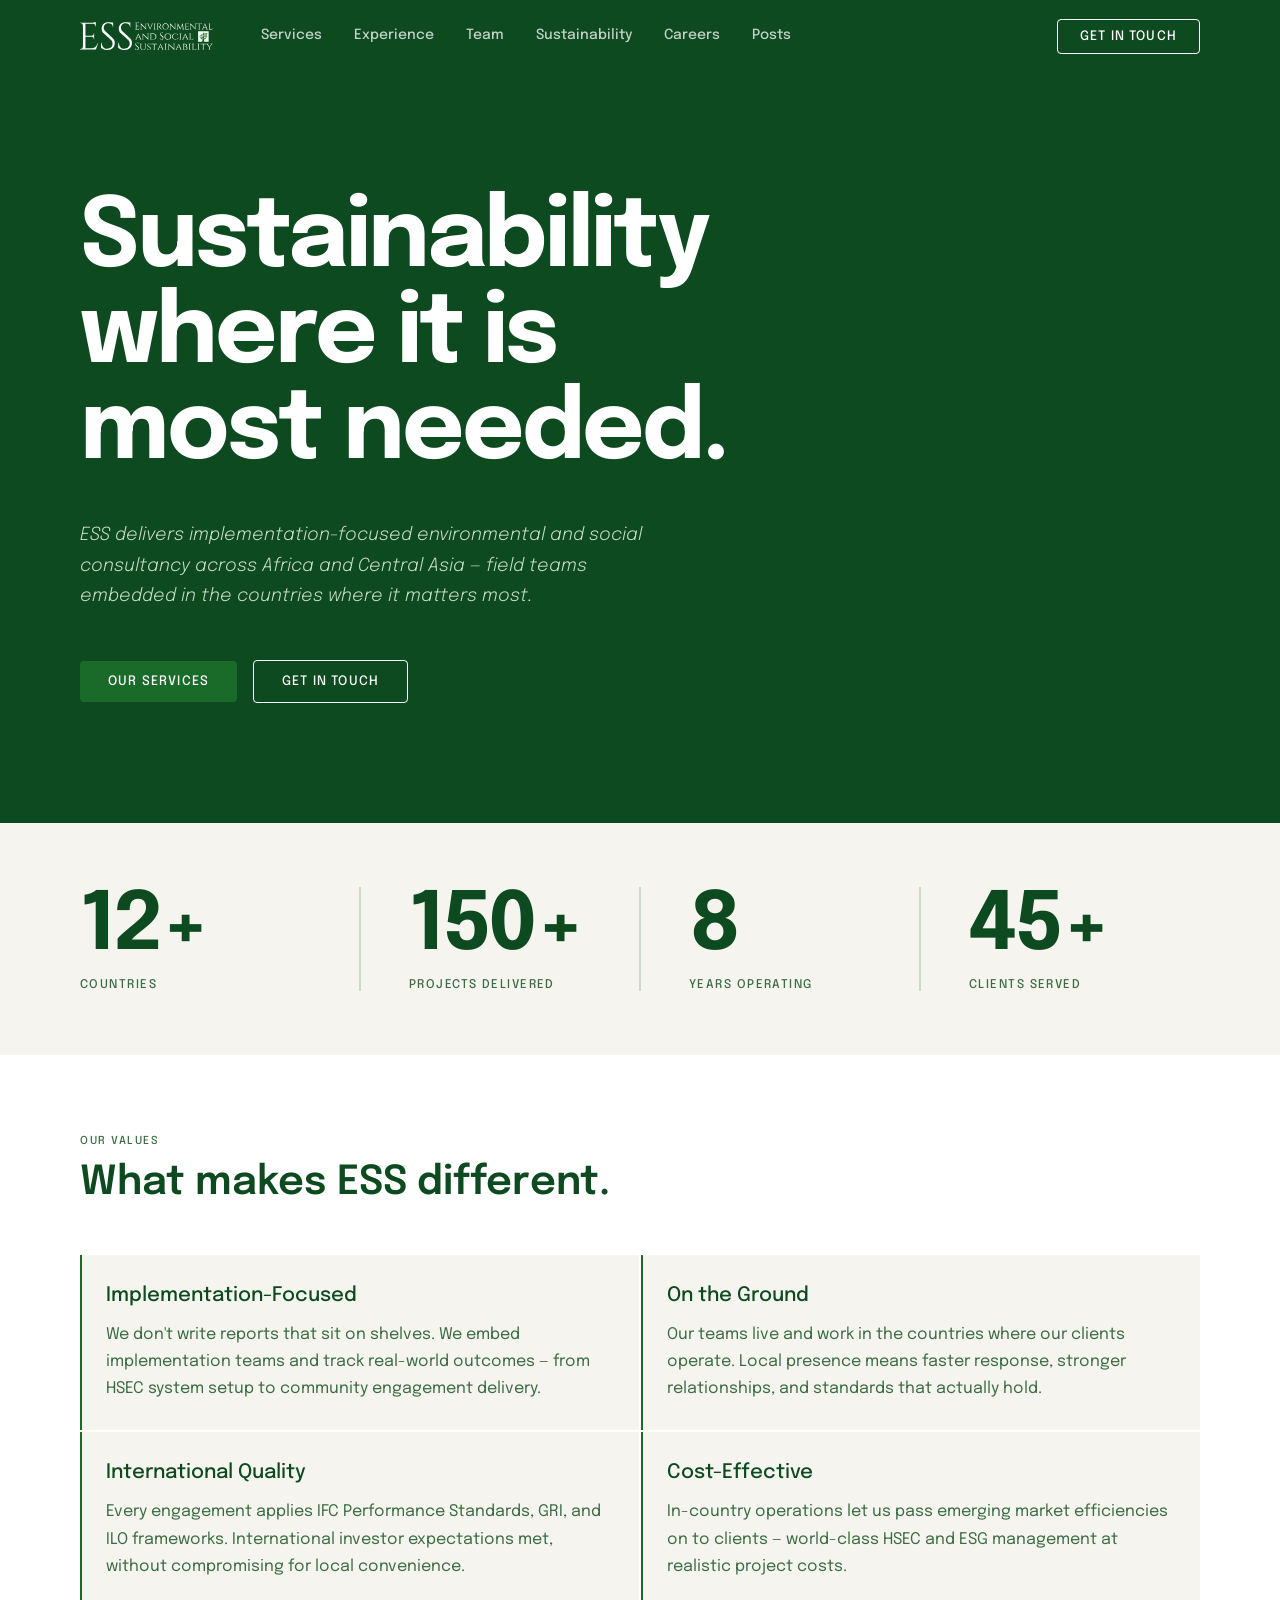
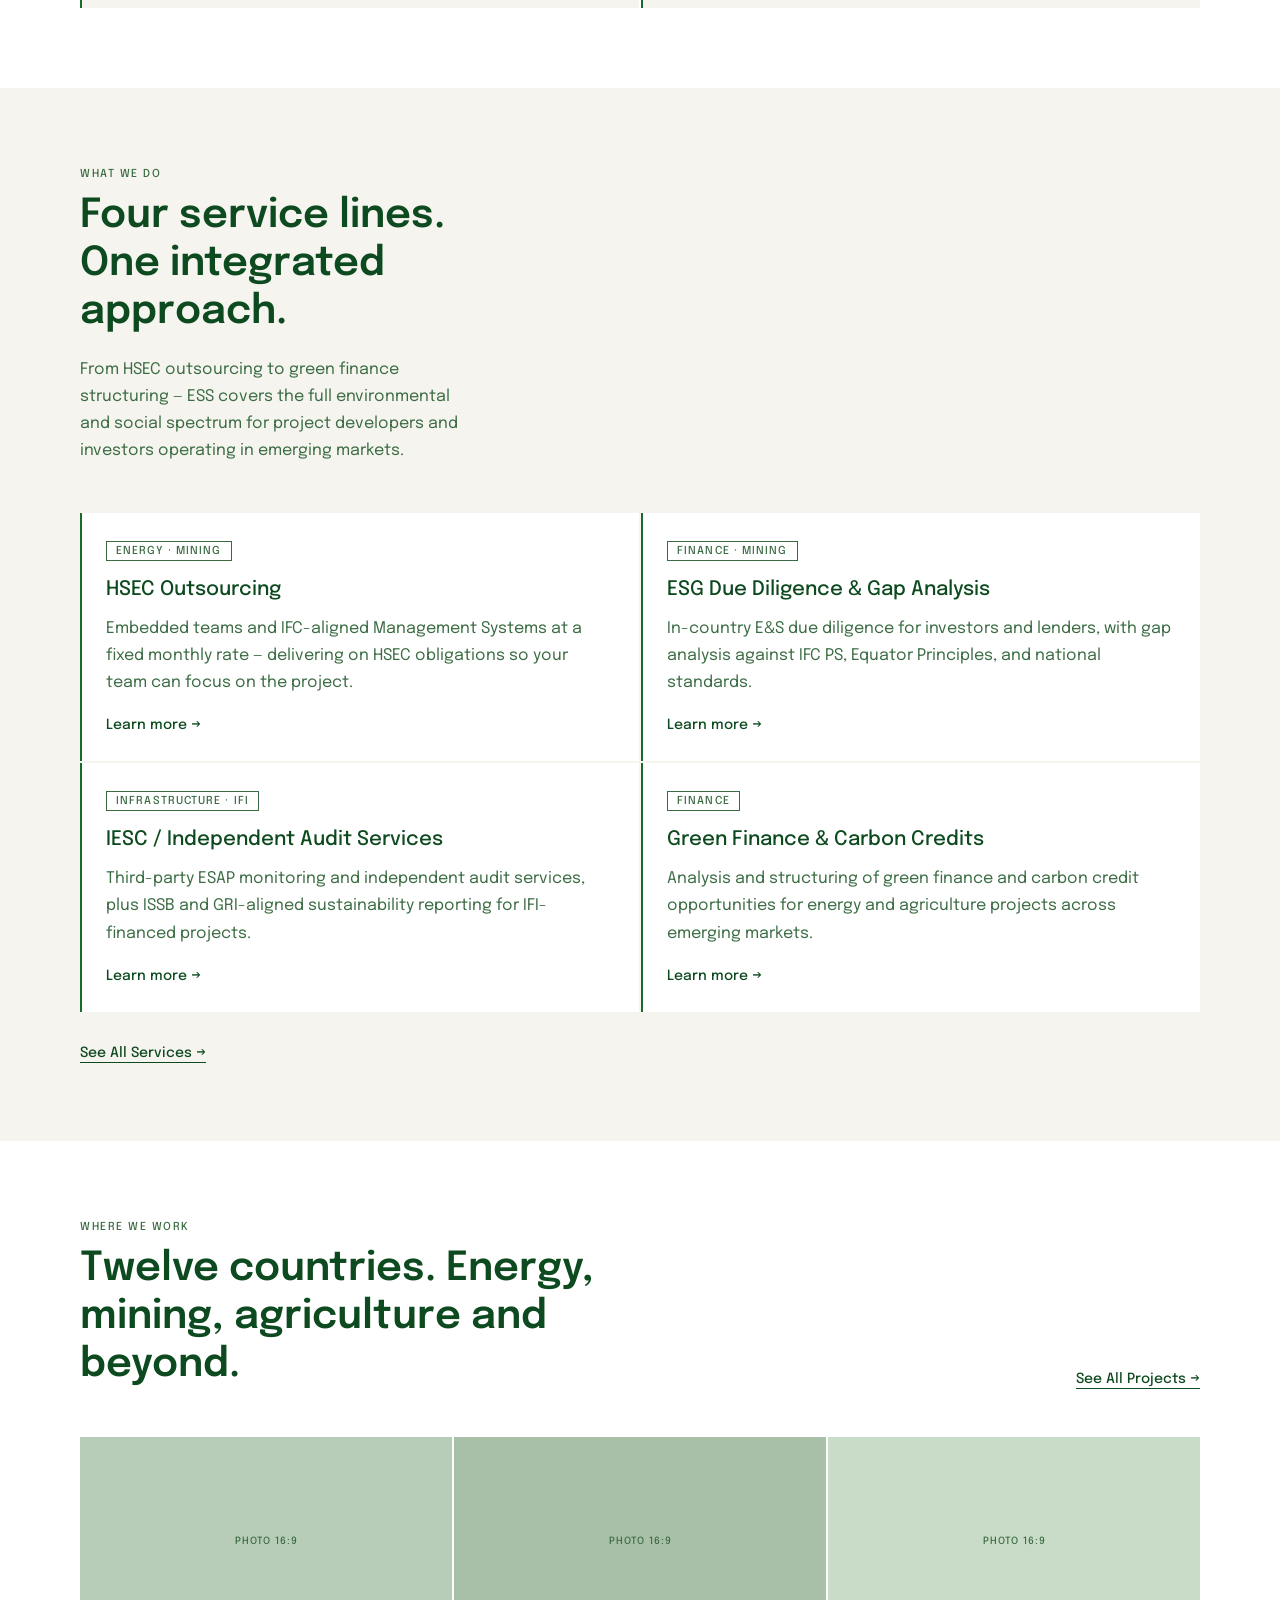
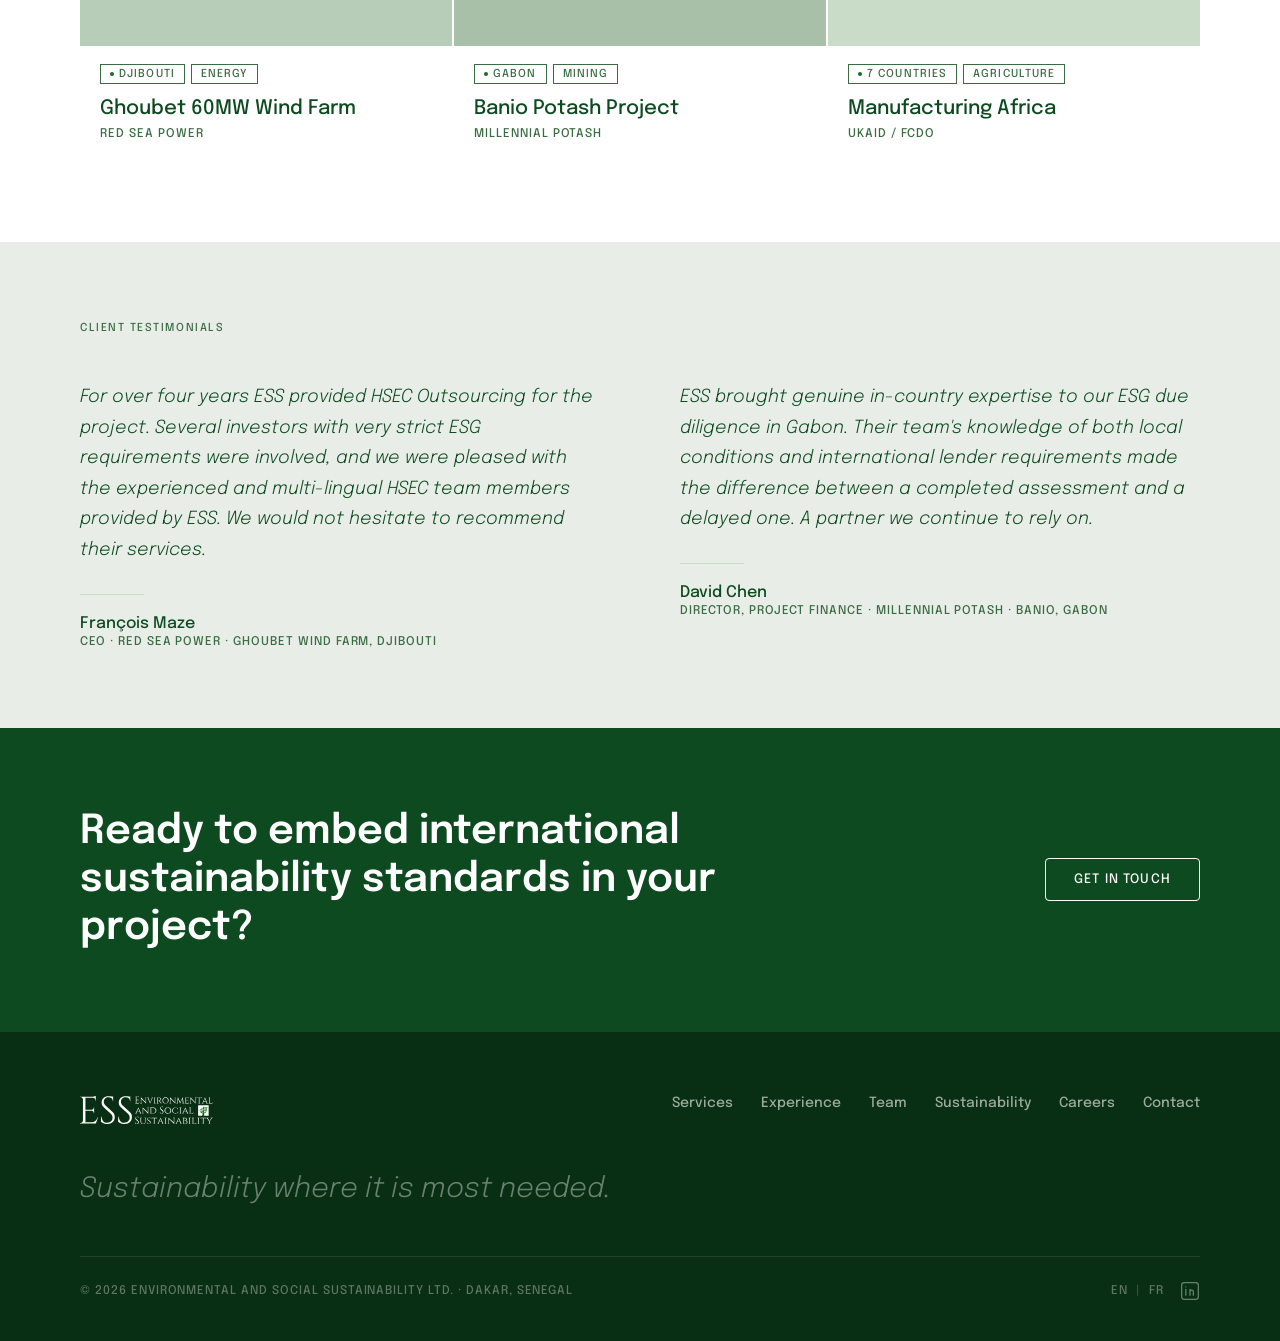
==== index.html @ 51ed4595 "init: ESS static wireframe — 8 pages Co-Authored-By: Claude Sonnet 4.6 <noreply@anthropic.com>" ====
<!DOCTYPE html>
<html lang="en">
<head>
  <meta charset="UTF-8">
  <meta name="viewport" content="width=device-width, initial-scale=1.0">
  <title>ESS — Environmental and Social Sustainability</title>
  <link rel="preconnect" href="https://fonts.googleapis.com">
  <link rel="preconnect" href="https://fonts.gstatic.com" crossorigin>
  <link href="https://fonts.googleapis.com/css2?family=Epilogue:ital,wght@0,300;0,400;0,500;0,600;0,700;1,300&display=swap" rel="stylesheet">
  <link rel="stylesheet" href="assets/css/main.css">
</head>
<body class="page-home">

  <!-- NAV -->
  <nav class="nav">
    <div class="nav__inner">
      <a href="index.html"><img src="assets/img/logo-white.svg" alt="ESS" class="nav__logo"></a>
      <div class="nav__links">
        <a href="services.html"       class="nav__link" data-page="services">Services</a>
        <a href="experience.html"     class="nav__link" data-page="experience">Experience</a>
        <a href="team.html"           class="nav__link" data-page="team">Team</a>
        <a href="sustainability.html" class="nav__link" data-page="sustainability">Sustainability</a>
        <a href="careers.html"        class="nav__link" data-page="careers">Careers</a>
        <a href="posts.html"          class="nav__link" data-page="posts">Posts</a>
      </div>
      <a href="contact.html" class="nav__cta">Get in Touch</a>
      <button class="nav__hamburger" aria-label="Open menu">
        <svg width="22" height="22" viewBox="0 0 24 24" fill="none" stroke="white" stroke-width="1.5" stroke-linecap="round">
          <path d="M4 6h16M4 12h16M4 18h16"/>
        </svg>
      </button>
    </div>
  </nav>

  <!-- MOBILE OVERLAY -->
  <div class="nav__overlay">
    <button class="nav__overlay-close" aria-label="Close menu">
      <svg width="24" height="24" viewBox="0 0 24 24" fill="none" stroke="white" stroke-width="1.5" stroke-linecap="round">
        <path d="M18 6L6 18M6 6l12 12"/>
      </svg>
    </button>
    <a href="index.html"          class="nav__overlay-link">Home</a>
    <a href="services.html"       class="nav__overlay-link">Services</a>
    <a href="experience.html"     class="nav__overlay-link">Experience</a>
    <a href="team.html"           class="nav__overlay-link">Team</a>
    <a href="sustainability.html" class="nav__overlay-link">Sustainability</a>
    <a href="careers.html"        class="nav__overlay-link">Careers</a>
    <a href="posts.html"          class="nav__overlay-link">Posts</a>
    <a href="contact.html"        class="nav__overlay-link">Get in Touch</a>
  </div>

  <div class="nav-spacer"></div>

  <!-- HERO -->
  <section class="hero">
    <div class="hero__inner">
      <div class="hero__headline text-display reveal">Sustainability<br>where it is<br>most needed.</div>
      <p class="hero__sub reveal">ESS delivers implementation-focused environmental and social consultancy across Africa and Central Asia — field teams embedded in the countries where it matters most.</p>
      <div class="hero__ctas reveal">
        <a href="services.html" class="btn btn--primary">Our Services</a>
        <a href="contact.html"  class="btn btn--ghost-white">Get in Touch</a>
      </div>
    </div>
  </section>

  <!-- STATS -->
  <section class="stats-section">
    <div class="stats-section__inner">
      <div class="stat-block">
        <div class="stat-number" data-target="12" data-suffix="+">12+</div>
        <div class="stat-label">Countries</div>
      </div>
      <div class="stat-block">
        <div class="stat-number" data-target="150" data-suffix="+">150+</div>
        <div class="stat-label">Projects Delivered</div>
      </div>
      <div class="stat-block">
        <div class="stat-number" data-target="8" data-suffix="">8</div>
        <div class="stat-label">Years Operating</div>
      </div>
      <div class="stat-block">
        <div class="stat-number" data-target="45" data-suffix="+">45+</div>
        <div class="stat-label">Clients Served</div>
      </div>
    </div>
  </section>

  <!-- VALUES -->
  <section class="values-section">
    <div class="values-section__inner">
      <div class="values-section__header reveal">
        <p class="section-label" style="margin-bottom:12px">Our Values</p>
        <h2 class="text-h2" style="color:var(--color-dark)">What makes ESS different.</h2>
      </div>
      <div class="card-grid-2 reveal">
        <div class="value-card">
          <h3 class="text-h4" style="color:var(--color-dark);margin-bottom:12px">Implementation-Focused</h3>
          <p class="text-body" style="color:var(--color-mid)">We don't write reports that sit on shelves. We embed implementation teams and track real-world outcomes — from HSEC system setup to community engagement delivery.</p>
        </div>
        <div class="value-card">
          <h3 class="text-h4" style="color:var(--color-dark);margin-bottom:12px">On the Ground</h3>
          <p class="text-body" style="color:var(--color-mid)">Our teams live and work in the countries where our clients operate. Local presence means faster response, stronger relationships, and standards that actually hold.</p>
        </div>
        <div class="value-card">
          <h3 class="text-h4" style="color:var(--color-dark);margin-bottom:12px">International Quality</h3>
          <p class="text-body" style="color:var(--color-mid)">Every engagement applies IFC Performance Standards, GRI, and ILO frameworks. International investor expectations met, without compromising for local convenience.</p>
        </div>
        <div class="value-card">
          <h3 class="text-h4" style="color:var(--color-dark);margin-bottom:12px">Cost-Effective</h3>
          <p class="text-body" style="color:var(--color-mid)">In-country operations let us pass emerging market efficiencies on to clients — world-class HSEC and ESG management at realistic project costs.</p>
        </div>
      </div>
    </div>
  </section>

  <!-- SERVICES PREVIEW -->
  <section class="services-preview">
    <div class="services-preview__inner">
      <div class="services-preview__header reveal">
        <div>
          <p class="section-label" style="margin-bottom:12px">What We Do</p>
          <h2 class="text-h2" style="color:var(--color-dark);margin-bottom:20px">Four service lines. One integrated approach.</h2>
          <p class="text-body" style="color:var(--color-mid)">From HSEC outsourcing to green finance structuring — ESS covers the full environmental and social spectrum for project developers and investors operating in emerging markets.</p>
        </div>
        <div></div>
      </div>
      <div class="card-grid-2 reveal" style="margin-bottom:32px">
        <div class="service-card">
          <span class="tag" style="margin-bottom:16px">Energy · Mining</span>
          <h3 class="text-h4" style="color:var(--color-dark);margin-bottom:12px">HSEC Outsourcing</h3>
          <p class="text-body" style="color:var(--color-mid);margin-bottom:20px">Embedded teams and IFC-aligned Management Systems at a fixed monthly rate — delivering on HSEC obligations so your team can focus on the project.</p>
          <a href="services.html" style="font-size:14px;font-weight:500;color:var(--color-dark)">Learn more →</a>
        </div>
        <div class="service-card">
          <span class="tag" style="margin-bottom:16px">Finance · Mining</span>
          <h3 class="text-h4" style="color:var(--color-dark);margin-bottom:12px">ESG Due Diligence &amp; Gap Analysis</h3>
          <p class="text-body" style="color:var(--color-mid);margin-bottom:20px">In-country E&amp;S due diligence for investors and lenders, with gap analysis against IFC PS, Equator Principles, and national standards.</p>
          <a href="services.html" style="font-size:14px;font-weight:500;color:var(--color-dark)">Learn more →</a>
        </div>
        <div class="service-card">
          <span class="tag" style="margin-bottom:16px">Infrastructure · IFI</span>
          <h3 class="text-h4" style="color:var(--color-dark);margin-bottom:12px">IESC / Independent Audit Services</h3>
          <p class="text-body" style="color:var(--color-mid);margin-bottom:20px">Third-party ESAP monitoring and independent audit services, plus ISSB and GRI-aligned sustainability reporting for IFI-financed projects.</p>
          <a href="services.html" style="font-size:14px;font-weight:500;color:var(--color-dark)">Learn more →</a>
        </div>
        <div class="service-card">
          <span class="tag" style="margin-bottom:16px">Finance</span>
          <h3 class="text-h4" style="color:var(--color-dark);margin-bottom:12px">Green Finance &amp; Carbon Credits</h3>
          <p class="text-body" style="color:var(--color-mid);margin-bottom:20px">Analysis and structuring of green finance and carbon credit opportunities for energy and agriculture projects across emerging markets.</p>
          <a href="services.html" style="font-size:14px;font-weight:500;color:var(--color-dark)">Learn more →</a>
        </div>
      </div>
      <a href="services.html" class="inline-link">See All Services →</a>
    </div>
  </section>

  <!-- EXPERIENCE PREVIEW -->
  <section class="experience-preview">
    <div class="experience-preview__inner">
      <div class="experience-preview__header reveal">
        <div>
          <p class="section-label" style="margin-bottom:12px">Where We Work</p>
          <h2 class="text-h2" style="color:var(--color-dark);max-width:520px">Twelve countries. Energy, mining, agriculture and beyond.</h2>
        </div>
        <a href="experience.html" class="inline-link" style="flex-shrink:0;margin-left:48px">See All Projects →</a>
      </div>
      <div class="card-grid-3 reveal">
        <div class="project-card">
          <div class="project-card__img" style="background:#B8CDB8"><span>Photo 16:9</span></div>
          <div class="project-card__body">
            <div class="project-card__tags">
              <span class="tag tag--dot">Djibouti</span>
              <span class="tag">Energy</span>
            </div>
            <p class="project-card__title">Ghoubet 60MW Wind Farm</p>
            <p class="project-card__client">Red Sea Power</p>
          </div>
        </div>
        <div class="project-card">
          <div class="project-card__img" style="background:#A8C0A8"><span>Photo 16:9</span></div>
          <div class="project-card__body">
            <div class="project-card__tags">
              <span class="tag tag--dot">Gabon</span>
              <span class="tag">Mining</span>
            </div>
            <p class="project-card__title">Banio Potash Project</p>
            <p class="project-card__client">Millennial Potash</p>
          </div>
        </div>
        <div class="project-card">
          <div class="project-card__img" style="background:#C8DCC8"><span>Photo 16:9</span></div>
          <div class="project-card__body">
            <div class="project-card__tags">
              <span class="tag tag--dot">7 Countries</span>
              <span class="tag">Agriculture</span>
            </div>
            <p class="project-card__title">Manufacturing Africa</p>
            <p class="project-card__client">UKAid / FCDO</p>
          </div>
        </div>
      </div>
    </div>
  </section>

  <!-- TESTIMONIALS -->
  <section class="testimonials">
    <div class="testimonials__inner">
      <p class="section-label testimonials__label">Client Testimonials</p>
      <div class="testimonials__grid reveal">
        <div>
          <p class="testimonial__quote">For over four years ESS provided HSEC Outsourcing for the project. Several investors with very strict ESG requirements were involved, and we were pleased with the experienced and multi-lingual HSEC team members provided by ESS. We would not hesitate to recommend their services.</p>
          <div class="testimonial__divider"></div>
          <p class="testimonial__name">François Maze</p>
          <p class="testimonial__role">CEO · Red Sea Power · Ghoubet Wind Farm, Djibouti</p>
        </div>
        <div>
          <p class="testimonial__quote">ESS brought genuine in-country expertise to our ESG due diligence in Gabon. Their team's knowledge of both local conditions and international lender requirements made the difference between a completed assessment and a delayed one. A partner we continue to rely on.</p>
          <div class="testimonial__divider"></div>
          <p class="testimonial__name">David Chen</p>
          <p class="testimonial__role">Director, Project Finance · Millennial Potash · Banio, Gabon</p>
        </div>
      </div>
    </div>
  </section>

  <!-- CTA BAND -->
  <section class="cta-band">
    <div class="cta-band__inner reveal">
      <h2 class="cta-band__title">Ready to embed international sustainability standards in your project?</h2>
      <a href="contact.html" class="btn btn--ghost-white" style="flex-shrink:0;white-space:nowrap">Get in Touch</a>
    </div>
  </section>

  <!-- FOOTER -->
  <footer class="footer">
    <div class="footer__inner">
      <div class="footer__top">
        <a href="index.html"><img src="assets/img/logo-white.svg" alt="ESS" class="footer__logo"></a>
        <nav class="footer__links">
          <a href="services.html"       class="footer__link">Services</a>
          <a href="experience.html"     class="footer__link">Experience</a>
          <a href="team.html"           class="footer__link">Team</a>
          <a href="sustainability.html" class="footer__link">Sustainability</a>
          <a href="careers.html"        class="footer__link">Careers</a>
          <a href="contact.html"        class="footer__link">Contact</a>
        </nav>
      </div>
      <p class="footer__tagline">Sustainability where it is most needed.</p>
      <div class="footer__divider"></div>
      <div class="footer__bottom">
        <span class="footer__copy">© 2026 Environmental and Social Sustainability Ltd. · Dakar, Senegal</span>
        <div class="footer__social">
          <span class="footer__lang">EN <span class="footer__lang-divider">|</span> FR</span>
          <a href="https://www.linkedin.com/company/ess-africa" target="_blank" rel="noopener" aria-label="ESS on LinkedIn">
            <svg class="icon-linkedin" viewBox="0 0 24 24"><rect x="2" y="2" width="20" height="20" rx="3"/><path d="M7 10v7M7 7v.01M12 17v-4a2 2 0 014 0v4M12 10v7"/></svg>
          </a>
        </div>
      </div>
    </div>
  </footer>

  <script src="assets/js/main.js"></script>
</body>
</html>
---- assets/css/main.css ----
/* ─── RESET & ROOT ────────────────────────────────── */
*, *::before, *::after { box-sizing: border-box; margin: 0; padding: 0; }

:root {
  --color-bg:      #F5F4EF;
  --color-dark:    #0D4A1F;
  --color-mid:     #3A6B42;
  --color-light:   #C8DCC8;
  --color-accent:  #1A6B2A;
  --color-alt-1:   #E8EDE8;
  --color-alt-2:   #082E13;

  --font-main: 'Epilogue', sans-serif;

  --space-xs:  8px;
  --space-sm:  16px;
  --space-md:  32px;
  --space-lg:  80px;
  --space-xl:  120px;

  --max-w: 1280px;
  --nav-h: 72px;
}

html { font-size: 16px; -webkit-font-smoothing: antialiased; }
body { font-family: var(--font-main); background: var(--color-bg); color: var(--color-dark); }
a { text-decoration: none; color: inherit; }
img, svg { display: block; }
input, textarea, button, select { font-family: var(--font-main); }
::selection { background: var(--color-light); color: var(--color-dark); }

/* ─── CONTAINER ───────────────────────────────────── */
.container {
  max-width: var(--max-w);
  margin: 0 auto;
  padding: 0 80px;
}

/* ─── TYPOGRAPHY ──────────────────────────────────── */
.text-display  { font-size: 96px;  font-weight: 700; letter-spacing: -0.03em; line-height: 1; }
.text-h1       { font-size: 56px;  font-weight: 700; line-height: 1.1; }
.text-h2       { font-size: 40px;  font-weight: 600; line-height: 1.2; }
.text-h3       { font-size: 28px;  font-weight: 600; line-height: 1.3; }
.text-h4       { font-size: 20px;  font-weight: 500; line-height: 1.3; }
.text-body-lg  { font-size: 18px;  font-weight: 400; line-height: 1.7; }
.text-body     { font-size: 16px;  font-weight: 400; line-height: 1.7; }
.text-caption  { font-size: 12px;  font-weight: 500; text-transform: uppercase; letter-spacing: 0.12em; }

/* ─── NAVIGATION ──────────────────────────────────── */
.nav {
  position: fixed;
  top: 0;
  left: 0;
  right: 0;
  z-index: 100;
  background: var(--color-dark);
  height: var(--nav-h);
}

.nav__inner {
  max-width: var(--max-w);
  margin: 0 auto;
  padding: 0 80px;
  height: 100%;
  display: flex;
  align-items: center;
  gap: 48px;
}

.nav__logo {
  height: 28px;
  flex-shrink: 0;
}

.nav__links {
  display: flex;
  align-items: center;
  gap: 32px;
  flex: 1;
}

.nav__link {
  font-size: 14px;
  font-weight: 500;
  color: rgba(255,255,255,0.75);
  transition: color 150ms;
  padding-bottom: 2px;
}

.nav__link:hover { color: white; }

.nav__link--active {
  color: white;
  border-bottom: 2px solid white;
}

.nav__cta {
  background: transparent;
  color: white;
  border: 1.5px solid white;
  padding: 10px 22px;
  font-size: 13px;
  font-weight: 500;
  letter-spacing: 0.09em;
  text-transform: uppercase;
  border-radius: 4px;
  cursor: pointer;
  white-space: nowrap;
}

.nav__cta:hover { background: rgba(255,255,255,0.1); }

.nav__cta--active {
  background: var(--color-accent);
  border-color: var(--color-accent);
}

.nav__hamburger {
  display: none;
  background: none;
  border: none;
  cursor: pointer;
  padding: 4px;
}

/* active nav states via body class */
body.page-home      .nav__link[data-page="home"],
body.page-services  .nav__link[data-page="services"],
body.page-experience .nav__link[data-page="experience"],
body.page-team      .nav__link[data-page="team"],
body.page-sustainability .nav__link[data-page="sustainability"],
body.page-careers   .nav__link[data-page="careers"],
body.page-posts     .nav__link[data-page="posts"] {
  color: white;
  border-bottom: 2px solid white;
}

body.page-contact .nav__cta { background: var(--color-accent); border-color: var(--color-accent); }

/* ─── MOBILE OVERLAY ──────────────────────────────── */
.nav__overlay {
  display: none;
  position: fixed;
  inset: 0;
  background: var(--color-alt-2);
  z-index: 99;
  flex-direction: column;
  align-items: flex-start;
  justify-content: center;
  padding: 80px;
  gap: 32px;
  opacity: 0;
  transition: opacity 200ms;
}

.nav__overlay.is-open {
  display: flex;
  opacity: 1;
}

.nav__overlay-link {
  font-size: 32px;
  font-weight: 600;
  color: white;
}

.nav__overlay-link:hover { color: var(--color-light); }

.nav__overlay-close {
  position: absolute;
  top: 20px;
  right: 24px;
  background: none;
  border: none;
  cursor: pointer;
  padding: 8px;
}

/* ─── NAV SPACER ──────────────────────────────────── */
.nav-spacer { height: var(--nav-h); }

/* ─── BUTTONS ─────────────────────────────────────── */
.btn {
  display: inline-block;
  padding: 14px 28px;
  font-size: 13px;
  font-weight: 500;
  letter-spacing: 0.09em;
  text-transform: uppercase;
  border-radius: 4px;
  cursor: pointer;
  border: none;
  font-family: var(--font-main);
}

.btn--primary { background: var(--color-accent); color: white; }
.btn--primary:hover { background: #155a22; }

.btn--ghost-white {
  background: transparent;
  color: white;
  border: 1.5px solid white;
}
.btn--ghost-white:hover { background: rgba(255,255,255,0.1); }

.btn--ghost-dark {
  background: transparent;
  color: var(--color-dark);
  border: 1.5px solid var(--color-dark);
}
.btn--ghost-dark:hover { background: rgba(13,74,31,0.05); }

/* ─── SECTION LABEL ───────────────────────────────── */
.section-label {
  font-size: 11px;
  font-weight: 500;
  color: var(--color-mid);
  text-transform: uppercase;
  letter-spacing: 0.14em;
}

/* ─── TAGS ────────────────────────────────────────── */
.tag {
  font-size: 11px;
  font-weight: 500;
  letter-spacing: 0.1em;
  text-transform: uppercase;
  border: 1px solid var(--color-mid);
  color: var(--color-mid);
  display: inline-flex;
  align-items: center;
  gap: 5px;
  padding: 3px 9px;
}

.tag--dot::before {
  content: '';
  width: 4px;
  height: 4px;
  background: var(--color-accent);
  border-radius: 50%;
  flex-shrink: 0;
}

.tag--active {
  background: var(--color-dark);
  color: white;
  border-color: var(--color-dark);
}

/* ─── VALUE CARD ──────────────────────────────────── */
.value-card {
  border-left: 2px solid var(--color-accent);
  padding: 28px 28px 28px 24px;
  background: var(--color-bg);
}

.value-card--white { background: white; }

/* ─── SERVICE CARD ────────────────────────────────── */
.service-card {
  border-left: 2px solid var(--color-accent);
  padding: 28px 28px 28px 24px;
  background: white;
}

/* ─── PROJECT CARD ────────────────────────────────── */
.project-card { background: white; }

.project-card__img {
  aspect-ratio: 16/9;
  background: var(--color-light);
  display: flex;
  align-items: center;
  justify-content: center;
}

.project-card__img span {
  font-size: 10px;
  font-weight: 500;
  color: var(--color-mid);
  letter-spacing: 0.1em;
  text-transform: uppercase;
}

.project-card__body { padding: 18px 20px 22px; }

.project-card__tags { display: flex; gap: 6px; margin-bottom: 12px; flex-wrap: wrap; }
.project-card__title { font-size: 20px; font-weight: 500; color: var(--color-dark); line-height: 1.3; margin-bottom: 6px; }
.project-card__client { font-size: 12px; font-weight: 500; color: var(--color-mid); letter-spacing: 0.08em; text-transform: uppercase; }

/* ─── TEAM CARD ───────────────────────────────────── */
.team-card { padding: 0 0 32px; }

.team-card__img {
  aspect-ratio: 1/1;
  background: var(--color-light);
  display: flex;
  align-items: center;
  justify-content: center;
  margin-bottom: 16px;
}

.team-card__img span {
  font-size: 10px;
  font-weight: 500;
  color: var(--color-mid);
  letter-spacing: 0.1em;
  text-transform: uppercase;
}

.team-card__name { font-size: 20px; font-weight: 500; color: var(--color-dark); margin-bottom: 4px; }
.team-card__title { font-size: 12px; font-weight: 500; color: var(--color-mid); letter-spacing: 0.08em; text-transform: uppercase; margin-bottom: 12px; }
.team-card__bio { font-size: 15px; color: var(--color-mid); line-height: 1.6; margin-bottom: 12px; }

/* ─── STAT BLOCK ──────────────────────────────────── */
.stat-block { padding-right: 48px; }
.stat-block + .stat-block { padding-left: 48px; padding-right: 0; border-left: 1px solid var(--color-light); }
.stat-number { font-size: 80px; font-weight: 700; color: var(--color-dark); letter-spacing: -0.03em; line-height: 1; }

/* ─── FOOTER ──────────────────────────────────────── */
.footer {
  background: var(--color-alt-2);
  padding: 64px 80px 40px;
}

.footer__inner {
  max-width: var(--max-w);
  margin: 0 auto;
}

.footer__top {
  display: flex;
  justify-content: space-between;
  align-items: flex-start;
  margin-bottom: 48px;
}

.footer__logo { height: 28px; }

.footer__links {
  display: flex;
  gap: 28px;
}

.footer__link {
  font-size: 14px;
  font-weight: 500;
  color: rgba(255,255,255,0.6);
}

.footer__link:hover { color: white; }

.footer__tagline {
  font-size: 28px;
  font-weight: 300;
  font-style: italic;
  color: rgba(255,255,255,0.4);
  margin-bottom: 48px;
  max-width: 560px;
  line-height: 1.3;
}

.footer__divider {
  height: 1px;
  background: rgba(255,255,255,0.1);
  margin-bottom: 24px;
}

.footer__bottom {
  display: flex;
  justify-content: space-between;
  align-items: center;
}

.footer__copy {
  font-size: 12px;
  font-weight: 500;
  color: rgba(255,255,255,0.35);
  letter-spacing: 0.08em;
  text-transform: uppercase;
}

.footer__lang {
  display: flex;
  align-items: center;
  gap: 8px;
  font-size: 12px;
  font-weight: 500;
  color: rgba(255,255,255,0.35);
  letter-spacing: 0.08em;
  text-transform: uppercase;
}

.footer__lang-divider { color: rgba(255,255,255,0.2); }

.footer__social { display: flex; gap: 16px; align-items: center; }

/* ─── LINKEDIN ICON ───────────────────────────────── */
.icon-linkedin {
  width: 20px;
  height: 20px;
  stroke: rgba(255,255,255,0.4);
  fill: none;
  stroke-width: 1.5;
  stroke-linecap: round;
  stroke-linejoin: round;
}

.icon-linkedin:hover { stroke: rgba(255,255,255,0.7); }

/* ─── SECTIONS ────────────────────────────────────── */
section { width: 100%; }

/* ─── HERO ────────────────────────────────────────── */
.hero {
  background: var(--color-dark);
  padding: var(--space-xl) 80px;
}

.hero__inner { max-width: var(--max-w); margin: 0 auto; }

.hero__headline {
  max-width: 840px;
  font-size: 96px;
  font-weight: 700;
  color: white;
  letter-spacing: -0.03em;
  line-height: 1;
  margin-bottom: 40px;
}

.hero__sub {
  font-size: 18px;
  font-weight: 300;
  font-style: italic;
  color: var(--color-light);
  line-height: 1.7;
  margin-bottom: 48px;
  max-width: 580px;
}

.hero__ctas { display: flex; gap: 16px; align-items: center; }

/* ─── PAGE HERO ───────────────────────────────────── */
.page-hero {
  background: var(--color-alt-1);
  padding: var(--space-lg) 80px;
}

.page-hero--dark { background: var(--color-dark); }

.page-hero__inner { max-width: var(--max-w); margin: 0 auto; }

.page-hero__label { margin-bottom: 16px; }

.page-hero__title {
  font-size: 56px;
  font-weight: 700;
  color: var(--color-dark);
  line-height: 1.1;
  margin-bottom: 24px;
  max-width: 720px;
}

.page-hero--dark .page-hero__title { color: white; }

.page-hero__sub {
  font-size: 18px;
  color: var(--color-mid);
  line-height: 1.7;
  max-width: 680px;
}

.page-hero--dark .page-hero__sub {
  font-weight: 300;
  font-style: italic;
  color: var(--color-light);
  max-width: 600px;
}

/* ─── STATS SECTION ───────────────────────────────── */
.stats-section {
  background: var(--color-bg);
  padding: 64px 80px;
}

.stats-section__inner {
  max-width: var(--max-w);
  margin: 0 auto;
  display: grid;
  grid-template-columns: repeat(4, 1fr);
}

.stat-block:first-child { border-right: 1px solid var(--color-light); }
.stat-block:nth-child(2) { padding: 0 48px; border-right: 1px solid var(--color-light); }
.stat-block:nth-child(3) { padding: 0 48px; border-right: 1px solid var(--color-light); }
.stat-block:last-child { padding-left: 48px; padding-right: 0; }

.stat-label {
  font-size: 12px;
  font-weight: 500;
  color: var(--color-mid);
  letter-spacing: 0.12em;
  text-transform: uppercase;
  margin-top: 12px;
}

/* ─── VALUES SECTION ──────────────────────────────── */
.values-section {
  background: white;
  padding: var(--space-lg) 80px;
}

.values-section__inner { max-width: var(--max-w); margin: 0 auto; }

.values-section__header { margin-bottom: 48px; }

.card-grid-2 {
  display: grid;
  grid-template-columns: 1fr 1fr;
  gap: 2px;
}

/* ─── SERVICES PREVIEW ────────────────────────────── */
.services-preview {
  background: var(--color-bg);
  padding: var(--space-lg) 80px;
}

.services-preview__inner { max-width: var(--max-w); margin: 0 auto; }

.services-preview__header {
  display: grid;
  grid-template-columns: 380px 1fr;
  gap: 80px;
  align-items: start;
  margin-bottom: 48px;
}

/* ─── EXPERIENCE PREVIEW ──────────────────────────── */
.experience-preview {
  background: white;
  padding: var(--space-lg) 80px;
}

.experience-preview__inner { max-width: var(--max-w); margin: 0 auto; }

.experience-preview__header {
  display: flex;
  justify-content: space-between;
  align-items: flex-end;
  margin-bottom: 48px;
}

.card-grid-3 {
  display: grid;
  grid-template-columns: repeat(3, 1fr);
  gap: 2px;
}

/* ─── TESTIMONIALS ────────────────────────────────── */
.testimonials {
  background: var(--color-alt-1);
  padding: var(--space-lg) 80px;
}

.testimonials__inner { max-width: var(--max-w); margin: 0 auto; }

.testimonials__label { margin-bottom: 48px; }

.testimonials__grid {
  display: grid;
  grid-template-columns: 1fr 1fr;
  gap: 80px;
}

.testimonial__quote {
  font-size: 18px;
  font-weight: 300;
  font-style: italic;
  color: var(--color-dark);
  line-height: 1.7;
  margin-bottom: 28px;
}

.testimonial__divider {
  height: 1px;
  background: var(--color-light);
  margin-bottom: 20px;
  width: 64px;
}

.testimonial__name {
  font-size: 16px;
  font-weight: 500;
  color: var(--color-dark);
  margin-bottom: 4px;
}

.testimonial__role {
  font-size: 12px;
  font-weight: 500;
  color: var(--color-mid);
  letter-spacing: 0.08em;
  text-transform: uppercase;
}

/* ─── CTA BAND ────────────────────────────────────── */
.cta-band {
  background: var(--color-dark);
  padding: var(--space-lg) 80px;
}

.cta-band__inner {
  max-width: var(--max-w);
  margin: 0 auto;
  display: flex;
  align-items: center;
  justify-content: space-between;
  gap: 80px;
}

.cta-band__title {
  font-size: 40px;
  font-weight: 600;
  color: white;
  line-height: 1.2;
  max-width: 640px;
}

/* ─── SERVICE ROW ─────────────────────────────────── */
.service-row {
  width: 100%;
}

.service-row__inner {
  max-width: var(--max-w);
  margin: 0 auto;
  display: grid;
  grid-template-columns: 55fr 45fr;
  min-height: 480px;
}

.service-row--flip .service-row__inner {
  grid-template-columns: 45fr 55fr;
}

.service-row__content { padding: 80px; }

.service-row--flip .service-row__content { order: 2; }
.service-row--flip .service-row__visual { order: 1; }

.service-row__visual {
  background: var(--color-light);
  display: flex;
  align-items: center;
  justify-content: center;
}

.service-row__visual span {
  font-size: 10px;
  font-weight: 500;
  color: rgba(255,255,255,0.7);
  letter-spacing: 0.1em;
  text-transform: uppercase;
}

.service-row__title { font-size: 40px; font-weight: 600; color: var(--color-dark); line-height: 1.2; margin-bottom: 24px; }
.service-row__body { font-size: 16px; color: var(--color-mid); line-height: 1.7; margin-bottom: 32px; }

.service-row__list {
  display: flex;
  flex-direction: column;
  gap: 10px;
  margin-bottom: 40px;
  list-style: none;
}

.service-row__list li { font-size: 15px; color: var(--color-dark); line-height: 1.6; }

.service-row__cta {
  font-size: 13px;
  font-weight: 500;
  letter-spacing: 0.09em;
  text-transform: uppercase;
  color: var(--color-dark);
  border-bottom: 1.5px solid var(--color-dark);
  padding-bottom: 2px;
}

/* ─── FILTER ROW ──────────────────────────────────── */
.filter-row {
  background: var(--color-bg);
  padding: 32px 80px;
}

.filter-row__inner {
  max-width: var(--max-w);
  margin: 0 auto;
  display: flex;
  gap: 8px;
  flex-wrap: wrap;
  align-items: center;
}

.filter-label {
  font-size: 12px;
  font-weight: 500;
  color: var(--color-mid);
  letter-spacing: 0.1em;
  text-transform: uppercase;
  margin-right: 8px;
}

.filter-btn {
  font-size: 11px;
  font-weight: 500;
  letter-spacing: 0.1em;
  text-transform: uppercase;
  border: 1px solid var(--color-mid);
  color: var(--color-mid);
  background: transparent;
  padding: 5px 12px;
  cursor: pointer;
  font-family: var(--font-main);
}

.filter-btn:hover { border-color: var(--color-dark); color: var(--color-dark); }

.filter-btn.is-active {
  background: var(--color-dark);
  color: white;
  border-color: var(--color-dark);
}

/* ─── SDG BLOCKS ──────────────────────────────────── */
.sdg-grid {
  display: grid;
  grid-template-columns: repeat(4, 1fr);
  gap: 32px;
}

.sdg-block__icon {
  width: 72px;
  height: 72px;
  background: var(--color-accent);
  display: flex;
  flex-direction: column;
  align-items: center;
  justify-content: center;
  margin-bottom: 16px;
}

.sdg-block__num {
  font-size: 24px;
  font-weight: 700;
  color: white;
  line-height: 1;
}

.sdg-block__label {
  font-size: 7px;
  font-weight: 600;
  color: rgba(255,255,255,0.8);
  text-transform: uppercase;
  letter-spacing: 0.05em;
  margin-top: 2px;
}

.sdg-block__title { font-size: 16px; font-weight: 600; color: var(--color-dark); margin-bottom: 8px; }
.sdg-block__body  { font-size: 15px; color: var(--color-mid); line-height: 1.6; }

/* ─── ESG STATS ───────────────────────────────────── */
.esg-stats {
  display: grid;
  grid-template-columns: repeat(4, 1fr);
  gap: 2px;
}

.esg-stat {
  background: white;
  padding: 32px;
}

.esg-stat__num {
  font-size: 48px;
  font-weight: 700;
  color: var(--color-dark);
  letter-spacing: -0.03em;
  line-height: 1;
  margin-bottom: 12px;
}

.esg-stat__label {
  font-size: 12px;
  font-weight: 500;
  color: var(--color-mid);
  letter-spacing: 0.1em;
  text-transform: uppercase;
  line-height: 1.5;
}

/* ─── CAREERS BENEFITS ────────────────────────────── */
.benefits-grid {
  display: grid;
  grid-template-columns: repeat(3, 1fr);
  gap: 2px;
}

.benefit-card {
  border-left: 2px solid var(--color-accent);
  padding: 32px 32px 32px 28px;
  background: var(--color-bg);
}

.benefit-card__title { font-size: 20px; font-weight: 500; color: var(--color-dark); margin-bottom: 16px; line-height: 1.3; }
.benefit-card__body  { font-size: 16px; color: var(--color-mid); line-height: 1.7; }

/* ─── ROLES LIST ──────────────────────────────────── */
.roles-list { border-top: 1px solid var(--color-light); }

.role-row {
  display: grid;
  grid-template-columns: 1fr auto auto;
  gap: 24px;
  align-items: center;
  padding: 24px 0;
  border-bottom: 1px solid var(--color-light);
}

.role-row__title { font-size: 20px; font-weight: 500; color: var(--color-dark); margin-bottom: 6px; }
.role-row__desc  { font-size: 15px; color: var(--color-mid); }

.role-row__tags  { display: flex; gap: 8px; flex-wrap: wrap; justify-content: flex-end; }

.role-row__apply {
  font-size: 13px;
  font-weight: 500;
  letter-spacing: 0.09em;
  text-transform: uppercase;
  color: var(--color-dark);
  border-bottom: 1px solid var(--color-dark);
  padding-bottom: 2px;
  white-space: nowrap;
}

/* ─── CONTACT FORM ────────────────────────────────── */
.contact-grid {
  display: grid;
  grid-template-columns: 2fr 3fr;
  gap: 80px;
}

.office-block { margin-bottom: 40px; }

.office-block__label {
  font-size: 11px;
  font-weight: 600;
  color: var(--color-mid);
  letter-spacing: 0.12em;
  text-transform: uppercase;
  margin-bottom: 16px;
}

.office-block__row {
  display: flex;
  align-items: flex-start;
  gap: 10px;
  margin-bottom: 8px;
}

.office-block__row p,
.office-block__row span,
.office-block__row a { font-size: 15px; color: var(--color-dark); line-height: 1.6; }

.office-block__row a:hover { text-decoration: underline; }

.contact-map {
  background: var(--color-light);
  height: 200px;
  display: flex;
  align-items: center;
  justify-content: center;
}

.contact-map span {
  font-size: 10px;
  font-weight: 500;
  color: var(--color-mid);
  letter-spacing: 0.1em;
  text-transform: uppercase;
}

.form-section-label {
  font-size: 11px;
  font-weight: 500;
  color: var(--color-mid);
  text-transform: uppercase;
  letter-spacing: 0.14em;
  margin-bottom: 40px;
}

.form-fields { display: flex; flex-direction: column; gap: 36px; }

.form-field label {
  display: block;
  font-size: 12px;
  font-weight: 500;
  color: var(--color-mid);
  letter-spacing: 0.1em;
  text-transform: uppercase;
  margin-bottom: 8px;
}

.form-field input,
.form-field textarea,
.form-field select {
  width: 100%;
  background: transparent;
  border: none;
  border-bottom: 1.5px solid var(--color-dark);
  padding: 8px 0;
  font-size: 16px;
  color: var(--color-dark);
  outline: none;
  appearance: none;
}

.form-field input::placeholder,
.form-field textarea::placeholder { color: rgba(13,74,31,0.35); }
.form-field select { cursor: pointer; }
.form-field textarea { resize: none; }

.form-footer-note {
  font-size: 12px;
  color: var(--color-mid);
  margin-top: 16px;
  line-height: 1.6;
}

/* ─── INLINE LINK ─────────────────────────────────── */
.inline-link {
  font-size: 14px;
  font-weight: 500;
  color: var(--color-dark);
  border-bottom: 1px solid var(--color-dark);
  padding-bottom: 2px;
}

.inline-link:hover { opacity: 0.7; }

/* ─── LINKEDIN EMBED PLACEHOLDER ─────────────────── */
.linkedin-placeholder {
  width: 600px;
  max-width: 100%;
  background: var(--color-alt-1);
  padding: 64px 48px;
  display: flex;
  flex-direction: column;
  align-items: center;
  text-align: center;
  gap: 24px;
  margin: 0 auto;
}

.linkedin-placeholder__title { font-size: 20px; font-weight: 500; color: var(--color-dark); line-height: 1.4; }
.linkedin-placeholder__body  { font-size: 15px; color: var(--color-mid); line-height: 1.7; }
.linkedin-placeholder__url   { font-size: 12px; font-weight: 500; color: var(--color-mid); letter-spacing: 0.08em; text-transform: uppercase; }

/* ─── REVEAL ANIMATION ────────────────────────────── */
.reveal {
  opacity: 0;
  transform: translateY(12px);
  transition: opacity 400ms ease-out, transform 400ms ease-out;
}

.reveal.is-visible {
  opacity: 1;
  transform: translateY(0);
}

/* ─── MISSION/VISION ──────────────────────────────── */
.mv-grid {
  display: grid;
  grid-template-columns: 1fr 1fr;
  gap: 80px;
}

.mv-col--border { border-left: 1px solid var(--color-light); padding-left: 80px; }
.mv-col__label { margin-bottom: 16px; }
.mv-col__title { font-size: 28px; font-weight: 600; color: var(--color-dark); line-height: 1.3; margin-bottom: 20px; }
.mv-col__body  { font-size: 16px; color: var(--color-mid); line-height: 1.7; }

/* ─── TEAM JOIN CTA ───────────────────────────────── */
.team-cta {
  background: var(--color-alt-1);
  padding: 64px 80px;
}

.team-cta__inner {
  max-width: var(--max-w);
  margin: 0 auto;
  display: flex;
  align-items: center;
  justify-content: space-between;
  gap: 80px;
}

.team-cta__title { font-size: 28px; font-weight: 600; color: var(--color-dark); line-height: 1.3; margin-bottom: 12px; }
.team-cta__body  { font-size: 16px; color: var(--color-mid); line-height: 1.7; }

/* ─── CULTURE SECTION ─────────────────────────────── */
.culture-grid {
  display: grid;
  grid-template-columns: 1fr 1fr;
  gap: 80px;
  align-items: center;
}

.culture-img {
  aspect-ratio: 4/3;
  background: var(--color-light);
  display: flex;
  align-items: center;
  justify-content: center;
}

.culture-img span {
  font-size: 10px;
  font-weight: 500;
  color: var(--color-mid);
  letter-spacing: 0.1em;
  text-transform: uppercase;
}

/* ─── GENERIC SECTION BG HELPERS ─────────────────── */
.bg-white    { background: white; }
.bg-bg       { background: var(--color-bg); }
.bg-alt1     { background: var(--color-alt-1); }
.bg-dark     { background: var(--color-dark); }

.py-lg { padding-top: var(--space-lg); padding-bottom: var(--space-lg); }
.px-lg { padding-left: 80px; padding-right: 80px; }
.py-xl { padding-top: var(--space-xl); padding-bottom: var(--space-xl); }

/* ─── ICON SVG ────────────────────────────────────── */
.icon { stroke-linecap: round; stroke-linejoin: round; fill: none; }

/* ─── RESPONSIVE ──────────────────────────────────── */
@media (max-width: 1024px) {
  .container { padding: 0 40px; }
  .hero { padding: var(--space-xl) 40px; }
  .hero__headline { font-size: 72px; }
  .page-hero { padding: var(--space-lg) 40px; }
  .stats-section { padding: 48px 40px; }
  .values-section,
  .services-preview,
  .experience-preview,
  .testimonials,
  .cta-band { padding: var(--space-lg) 40px; }
  .footer { padding: 48px 40px 32px; }
  .filter-row { padding: 24px 40px; }
  .service-row__content { padding: 48px 40px; }
  .team-cta { padding: 48px 40px; }
  .sdg-grid { grid-template-columns: repeat(2, 1fr); }
  .esg-stats { grid-template-columns: repeat(2, 1fr); }
}

@media (max-width: 768px) {
  .nav__links { display: none; }
  .nav__cta { display: none; }
  .nav__hamburger { display: flex; }
  .nav__inner { padding: 0 24px; justify-content: space-between; }

  .container { padding: 0 24px; }

  .hero { padding: 64px 24px; }
  .hero__headline { font-size: 48px; }
  .hero__ctas { flex-direction: column; align-items: flex-start; }
  .hero__ctas .btn { width: 100%; text-align: center; }

  .page-hero { padding: 48px 24px; }
  .page-hero__title { font-size: 36px; }

  .stats-section { padding: 40px 24px; }
  .stats-section__inner { grid-template-columns: 1fr 1fr; gap: 2px; }
  .stat-block,
  .stat-block + .stat-block,
  .stat-block:first-child,
  .stat-block:nth-child(2),
  .stat-block:nth-child(3),
  .stat-block:last-child {
    padding: 24px;
    border: none;
    background: white;
  }
  .stat-number { font-size: 48px; }

  .values-section,
  .services-preview,
  .experience-preview,
  .testimonials,
  .cta-band { padding: 48px 24px; }

  .card-grid-2 { grid-template-columns: 1fr; }
  .card-grid-3 { grid-template-columns: 1fr; }

  .services-preview__header { grid-template-columns: 1fr; gap: 24px; }
  .experience-preview__header { flex-direction: column; gap: 16px; align-items: flex-start; }

  .testimonials__grid { grid-template-columns: 1fr; gap: 48px; }

  .cta-band__inner { flex-direction: column; gap: 24px; }
  .cta-band__title { font-size: 28px; }

  .footer { padding: 48px 24px 32px; }
  .footer__top { flex-direction: column; gap: 24px; }
  .footer__links { flex-wrap: wrap; gap: 16px; }
  .footer__bottom { flex-direction: column; gap: 16px; align-items: flex-start; }

  .service-row__inner,
  .service-row--flip .service-row__inner { grid-template-columns: 1fr; }
  .service-row__visual,
  .service-row--flip .service-row__visual { order: -1; height: 240px; }
  .service-row__content,
  .service-row--flip .service-row__content { order: 1; padding: 40px 24px; }
  .service-row__title { font-size: 28px; }

  .filter-row { padding: 24px; }

  .sdg-grid { grid-template-columns: 1fr 1fr; gap: 24px; }
  .esg-stats { grid-template-columns: 1fr 1fr; }

  .benefits-grid { grid-template-columns: 1fr; }

  .roles-list .role-row { grid-template-columns: 1fr; }
  .role-row__tags { justify-content: flex-start; }

  .contact-grid { grid-template-columns: 1fr; }
  .mv-grid { grid-template-columns: 1fr; }
  .mv-col--border { border-left: none; padding-left: 0; border-top: 1px solid var(--color-light); padding-top: 48px; }

  .team-cta { padding: 48px 24px; }
  .team-cta__inner { flex-direction: column; gap: 24px; }

  .culture-grid { grid-template-columns: 1fr; }

  .linkedin-placeholder { padding: 48px 24px; }

  .text-h2 { font-size: 28px; }

  .py-lg { padding-top: 48px; padding-bottom: 48px; }
  .px-lg { padding-left: 24px; padding-right: 24px; }

  .nav__overlay { padding: 80px 24px; }
}

@media (max-width: 480px) {
  .hero__headline { font-size: 40px; }
  .sdg-grid { grid-template-columns: 1fr; }
  .esg-stats { grid-template-columns: 1fr; }
}
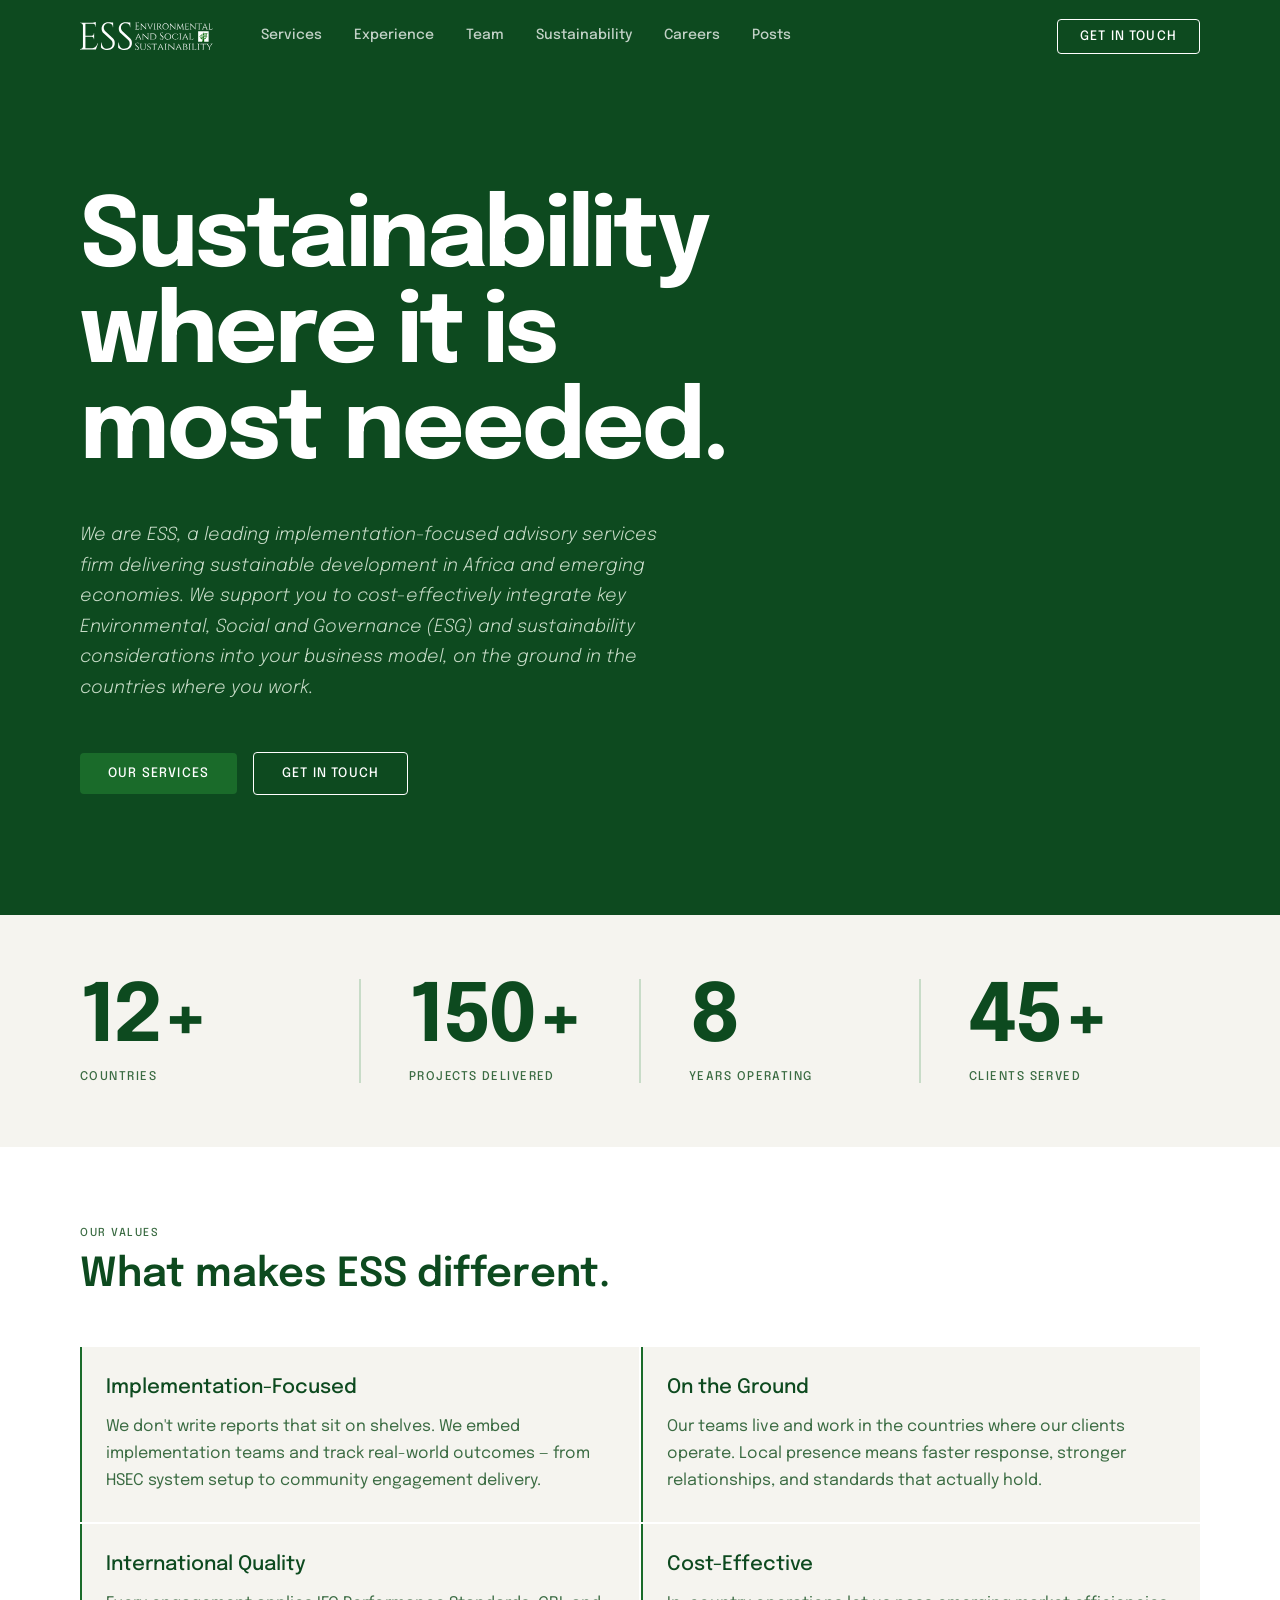
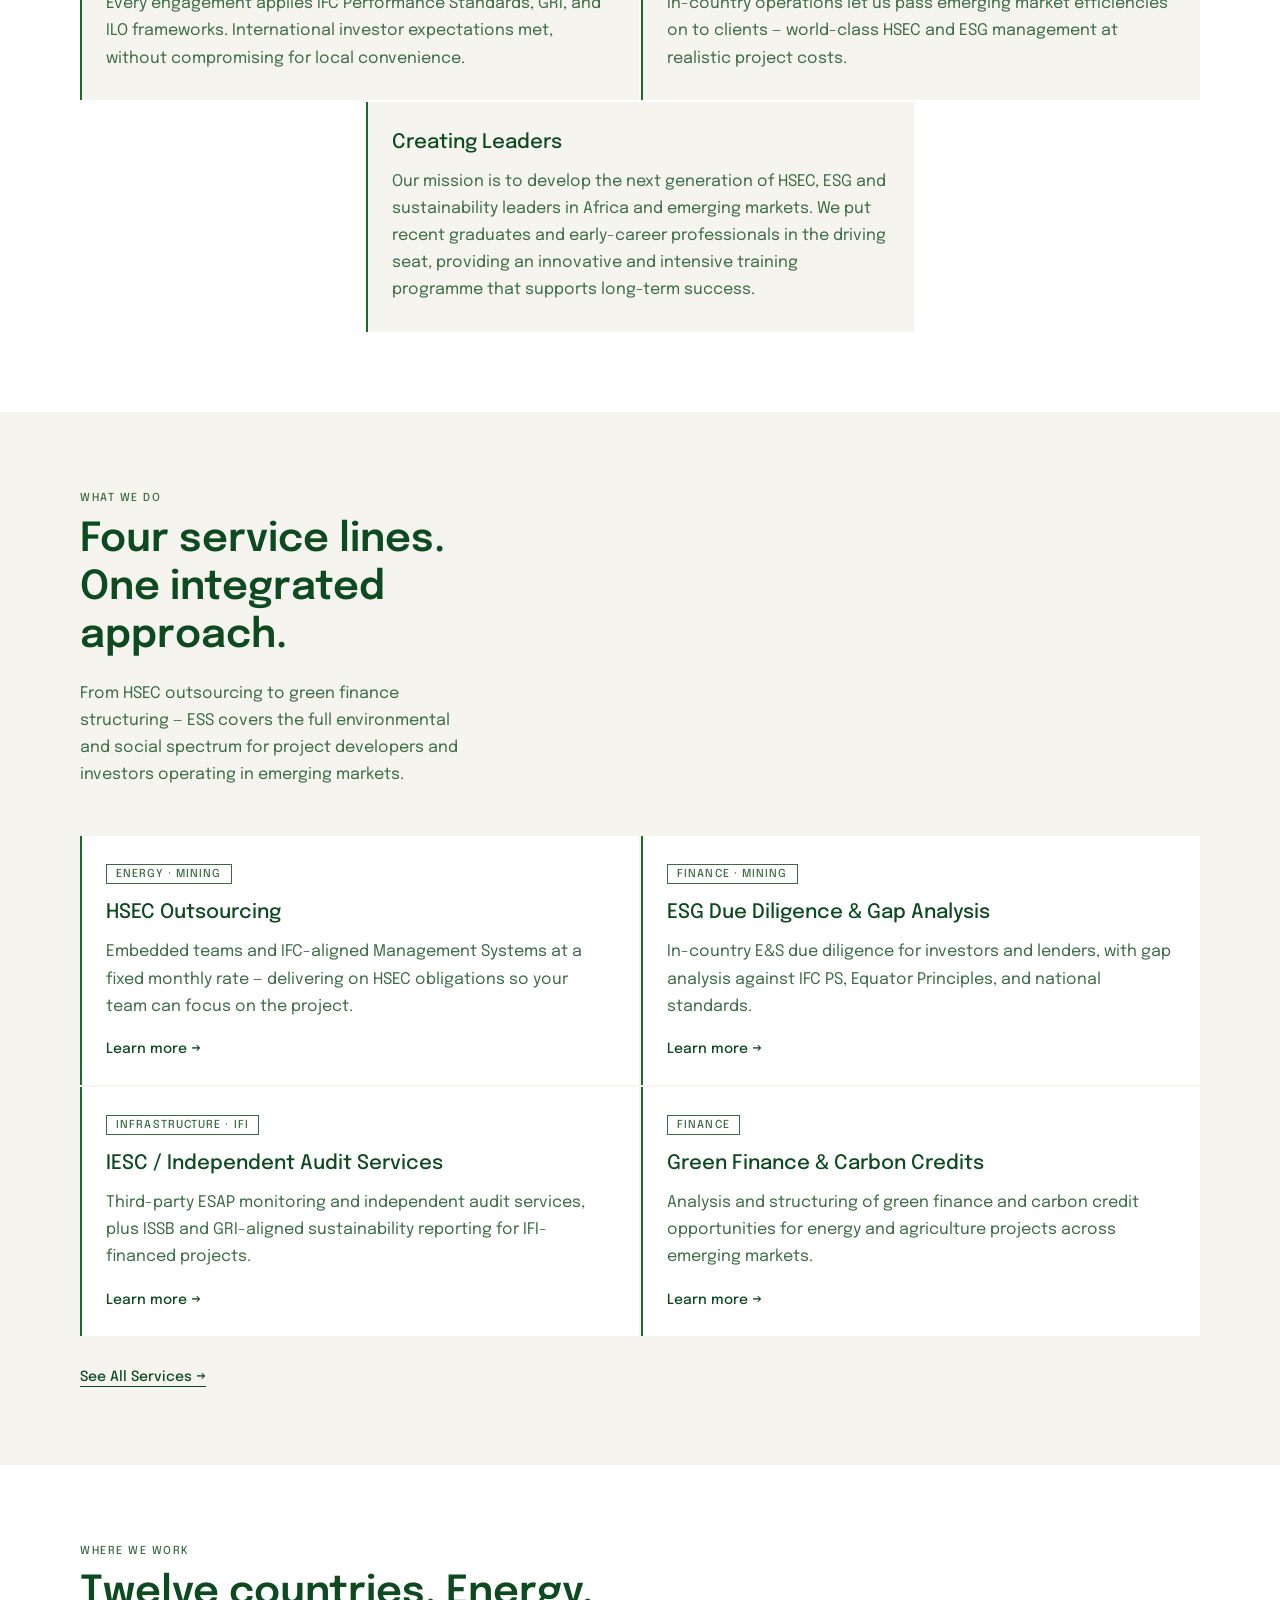
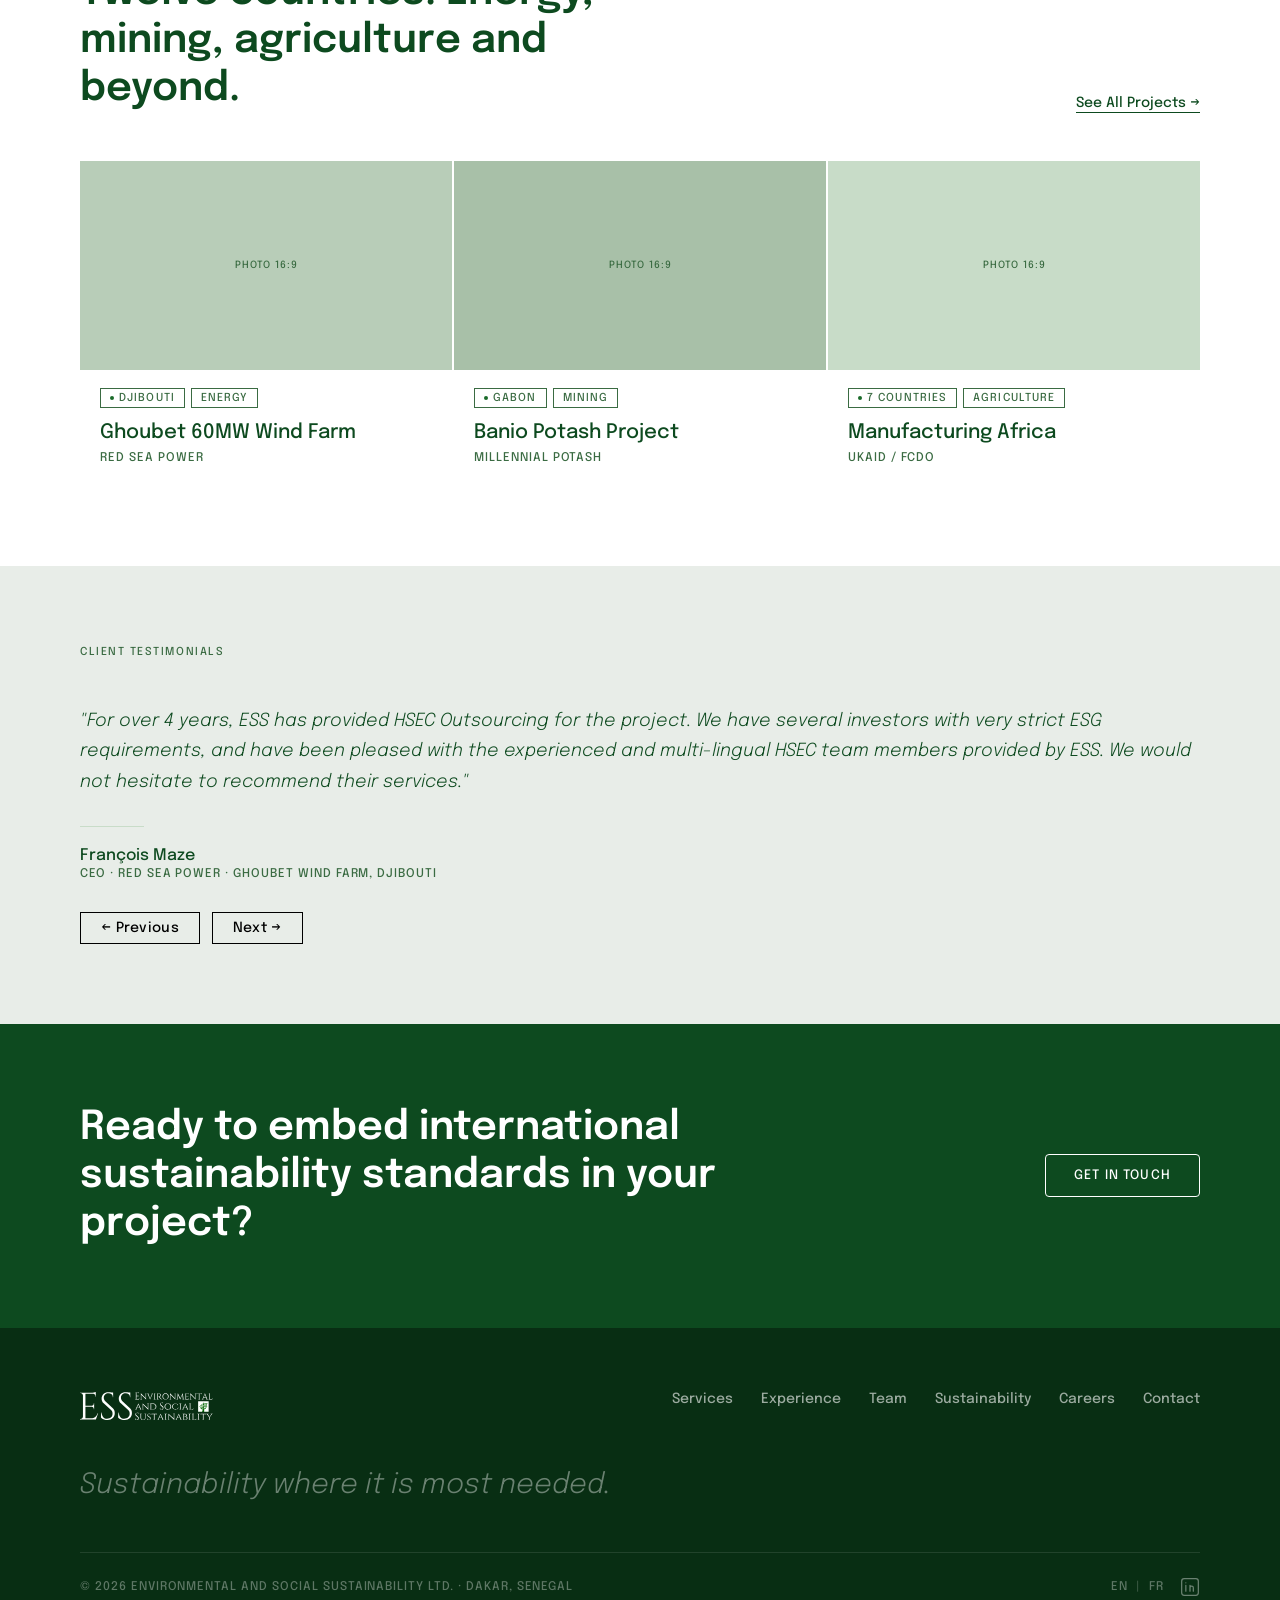
==== commit ce7c6af1: "content: correct homepage values, testimonials and contact details from live site Co-Authored-By: Cl" ====
--- a/index.html
+++ b/index.html
@@ -55,7 +55,7 @@
   <section class="hero">
     <div class="hero__inner">
       <div class="hero__headline text-display reveal">Sustainability<br>where it is<br>most needed.</div>
-      <p class="hero__sub reveal">ESS delivers implementation-focused environmental and social consultancy across Africa and Central Asia — field teams embedded in the countries where it matters most.</p>
+      <p class="hero__sub reveal">We are ESS, a leading implementation-focused advisory services firm delivering sustainable development in Africa and emerging economies. We support you to cost-effectively integrate key Environmental, Social and Governance (ESG) and sustainability considerations into your business model, on the ground in the countries where you work.</p>
       <div class="hero__ctas reveal">
         <a href="services.html" class="btn btn--primary">Our Services</a>
         <a href="contact.html"  class="btn btn--ghost-white">Get in Touch</a>
@@ -108,6 +108,10 @@
         <div class="value-card">
           <h3 class="text-h4" style="color:var(--color-dark);margin-bottom:12px">Cost-Effective</h3>
           <p class="text-body" style="color:var(--color-mid)">In-country operations let us pass emerging market efficiencies on to clients — world-class HSEC and ESG management at realistic project costs.</p>
+        </div>
+        <div class="value-card" style="grid-column:1 / -1;max-width:calc(50% - 12px);margin-left:auto;margin-right:auto;width:100%">
+          <h3 class="text-h4" style="color:var(--color-dark);margin-bottom:12px">Creating Leaders</h3>
+          <p class="text-body" style="color:var(--color-mid)">Our mission is to develop the next generation of HSEC, ESG and sustainability leaders in Africa and emerging markets. We put recent graduates and early-career professionals in the driving seat, providing an innovative and intensive training programme that supports long-term success.</p>
         </div>
       </div>
     </div>
@@ -206,22 +210,53 @@
   <section class="testimonials">
     <div class="testimonials__inner">
       <p class="section-label testimonials__label">Client Testimonials</p>
-      <div class="testimonials__grid reveal">
-        <div>
-          <p class="testimonial__quote">For over four years ESS provided HSEC Outsourcing for the project. Several investors with very strict ESG requirements were involved, and we were pleased with the experienced and multi-lingual HSEC team members provided by ESS. We would not hesitate to recommend their services.</p>
-          <div class="testimonial__divider"></div>
-          <p class="testimonial__name">François Maze</p>
-          <p class="testimonial__role">CEO · Red Sea Power · Ghoubet Wind Farm, Djibouti</p>
-        </div>
-        <div>
-          <p class="testimonial__quote">ESS brought genuine in-country expertise to our ESG due diligence in Gabon. Their team's knowledge of both local conditions and international lender requirements made the difference between a completed assessment and a delayed one. A partner we continue to rely on.</p>
-          <div class="testimonial__divider"></div>
-          <p class="testimonial__name">David Chen</p>
-          <p class="testimonial__role">Director, Project Finance · Millennial Potash · Banio, Gabon</p>
-        </div>
-      </div>
-    </div>
-  </section>
+      <div class="reveal">
+        <div id="testimonial-track">
+          <div class="testimonial__slide">
+            <p class="testimonial__quote">"For over 4 years, ESS has provided HSEC Outsourcing for the project. We have several investors with very strict ESG requirements, and have been pleased with the experienced and multi-lingual HSEC team members provided by ESS. We would not hesitate to recommend their services."</p>
+            <div class="testimonial__divider"></div>
+            <p class="testimonial__name">François Maze</p>
+            <p class="testimonial__role">CEO · Red Sea Power · Ghoubet Wind Farm, Djibouti</p>
+          </div>
+          <div class="testimonial__slide" style="display:none">
+            <p class="testimonial__quote">"ESS has helped us since early exploration to navigate community engagement and the ESIA process, while also managing health and safety in a remote area. We also like their commitment to using African team members. We look forward to continuing to work together."</p>
+            <div class="testimonial__divider"></div>
+            <p class="testimonial__name">Jason Wilkinson</p>
+            <p class="testimonial__role">CEO · Banio Potash Project, Gabon</p>
+          </div>
+          <div class="testimonial__slide" style="display:none">
+            <p class="testimonial__quote">"ESS has provided the Climate &amp; Environment Team for the Programme since 2021. Since then, ESS has demonstrated flexibility, leadership and creativity in developing targeted support for beneficiaries. Their involvement is a crucial component of our success."</p>
+            <div class="testimonial__divider"></div>
+            <p class="testimonial__name">Dr Christoph Zipfel</p>
+            <p class="testimonial__role">Team Leader · Manufacturing Africa · UKAid / FCDO</p>
+          </div>
+          <div class="testimonial__slide" style="display:none">
+            <p class="testimonial__quote">"ESS has provided us with a number of valuable services spanning due diligence auditing, management systems as well as site-based HSEC support. They have helped us fill resource gaps by having a readily-available network of staff to support our project companies."</p>
+            <div class="testimonial__divider"></div>
+            <p class="testimonial__name">Claire Cummins</p>
+            <p class="testimonial__role">Head of ESG · Climate Fund Managers · Across Africa</p>
+          </div>
+        </div>
+        <div style="display:flex;gap:12px;margin-top:32px">
+          <button id="testi-prev" style="background:none;border:1px solid currentColor;padding:8px 20px;font-family:inherit;font-size:14px;font-weight:500;cursor:pointer;letter-spacing:.02em">← Previous</button>
+          <button id="testi-next" style="background:none;border:1px solid currentColor;padding:8px 20px;font-family:inherit;font-size:14px;font-weight:500;cursor:pointer;letter-spacing:.02em">Next →</button>
+        </div>
+      </div>
+    </div>
+  </section>
+  <script>
+    (function () {
+      var slides = document.querySelectorAll('.testimonial__slide');
+      var current = 0;
+      function show(i) {
+        slides[current].style.display = 'none';
+        current = (i + slides.length) % slides.length;
+        slides[current].style.display = 'block';
+      }
+      document.getElementById('testi-prev').addEventListener('click', function () { show(current - 1); });
+      document.getElementById('testi-next').addEventListener('click', function () { show(current + 1); });
+    })();
+  </script>
 
   <!-- CTA BAND -->
   <section class="cta-band">
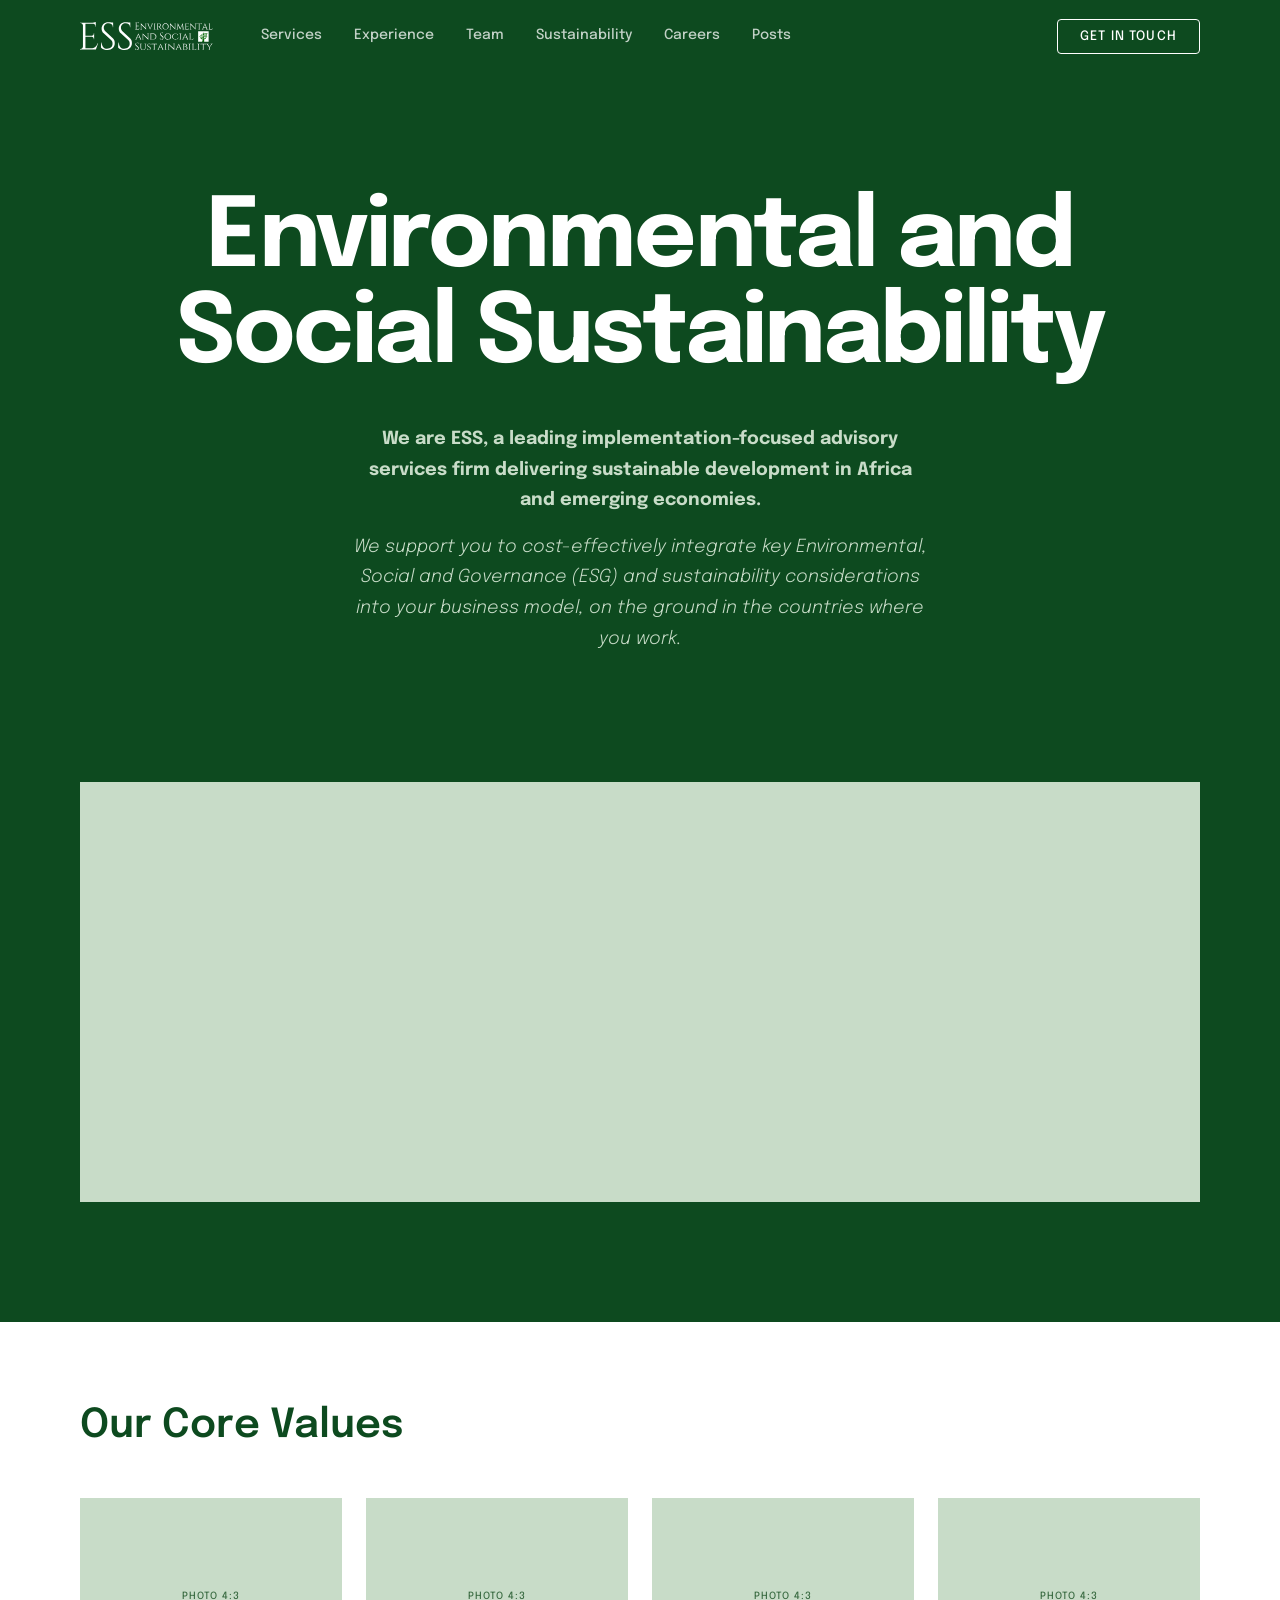
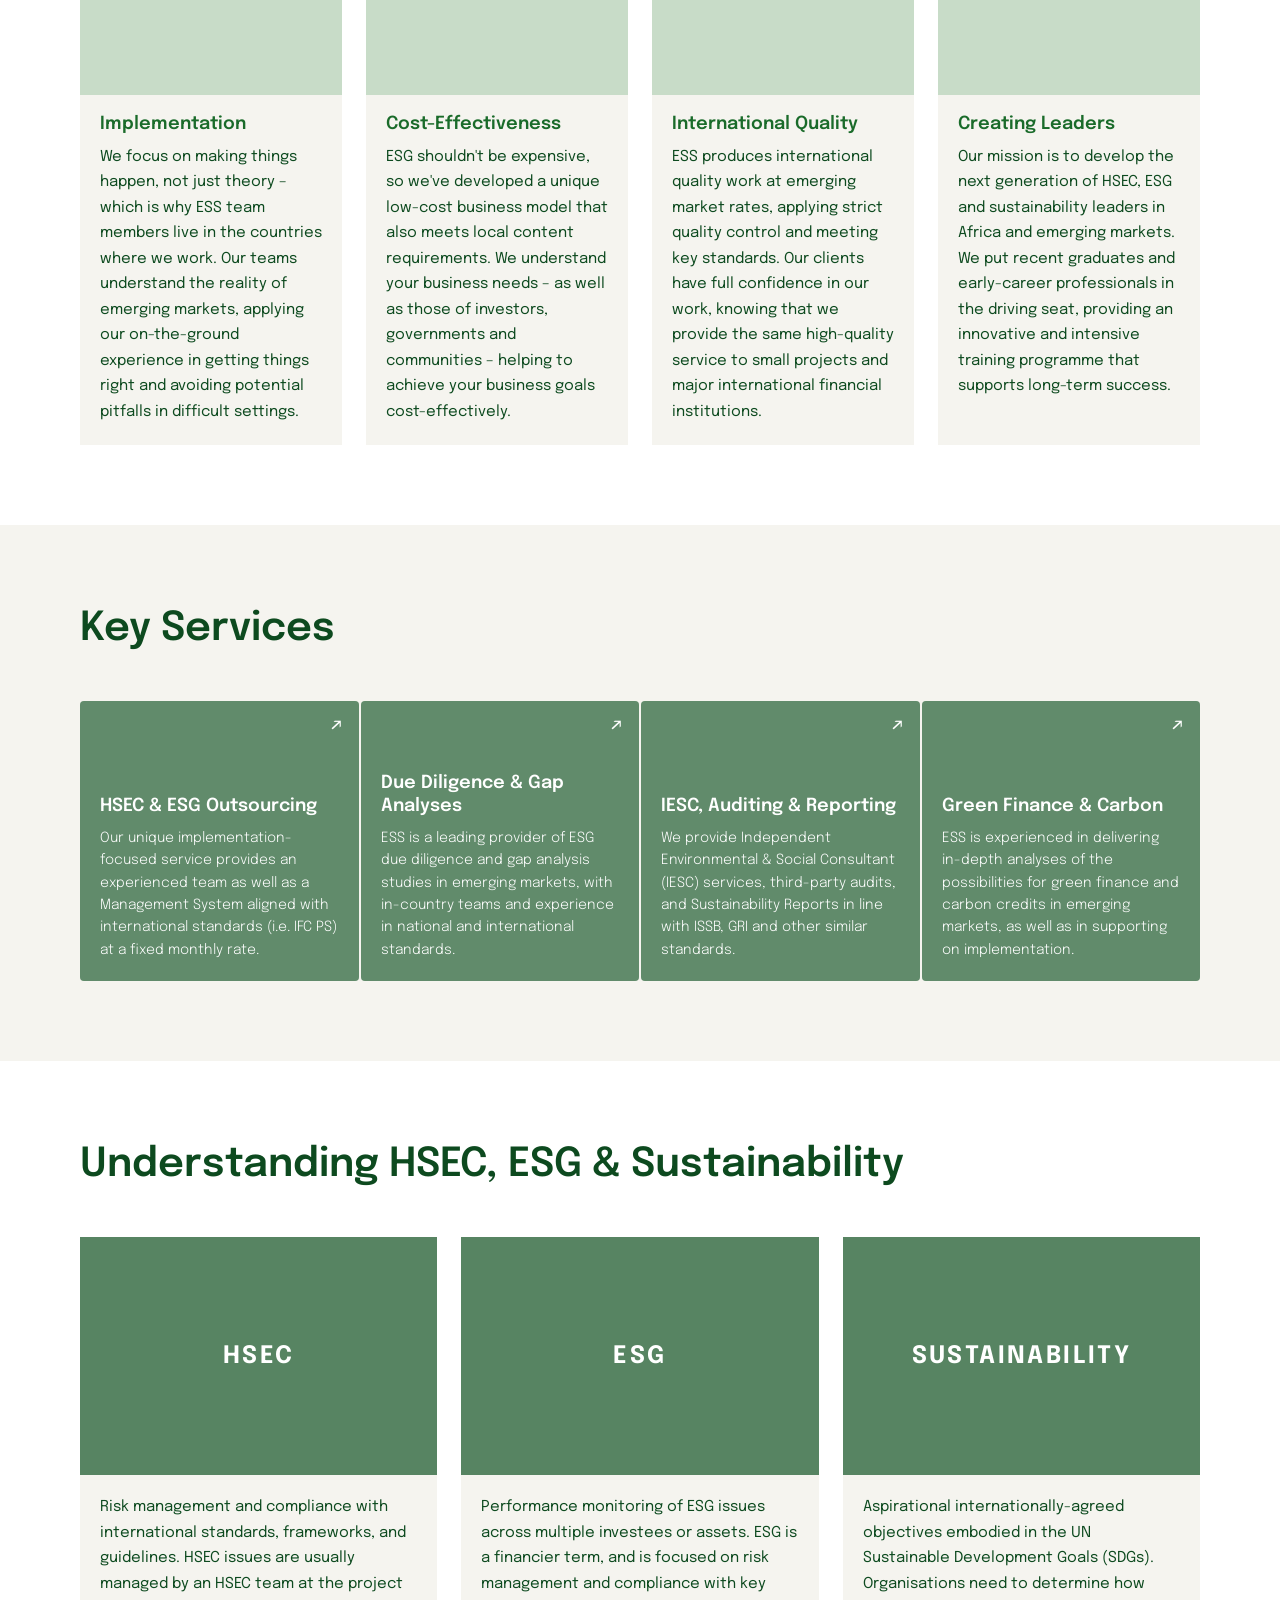
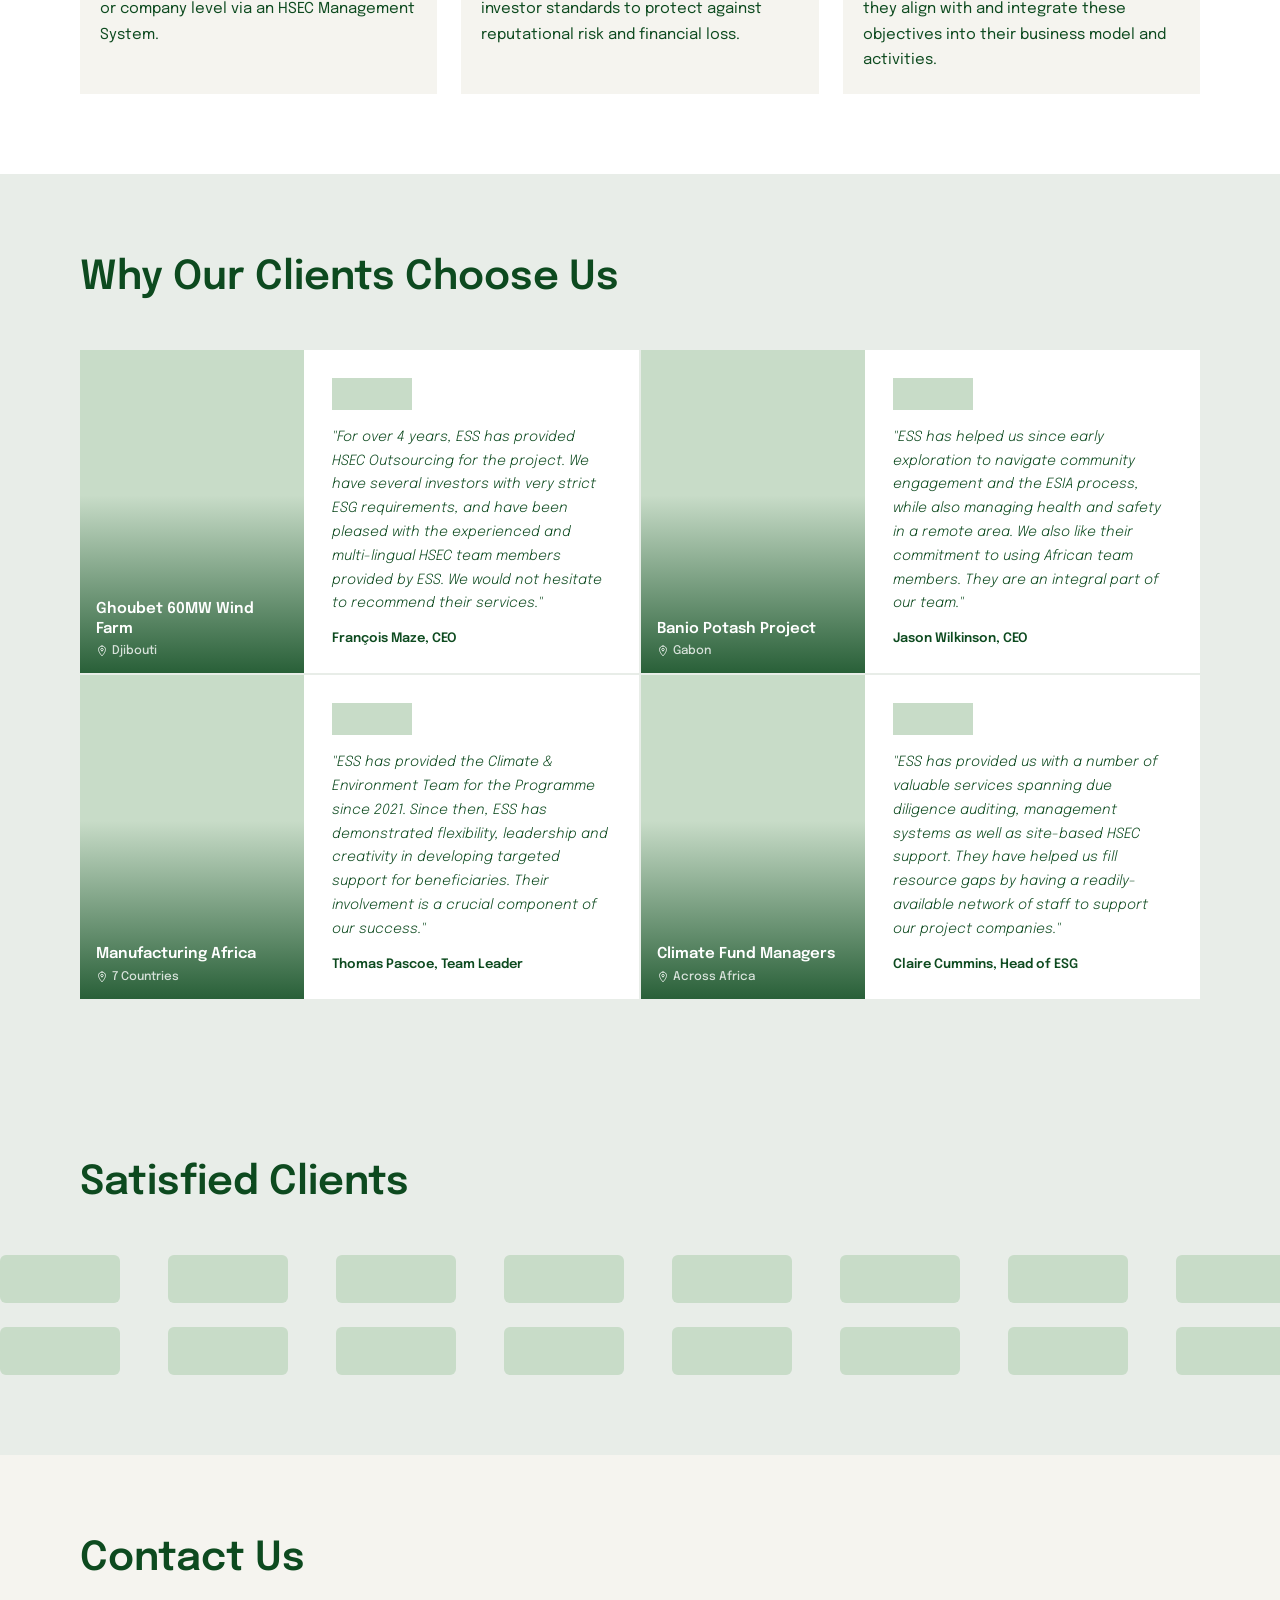
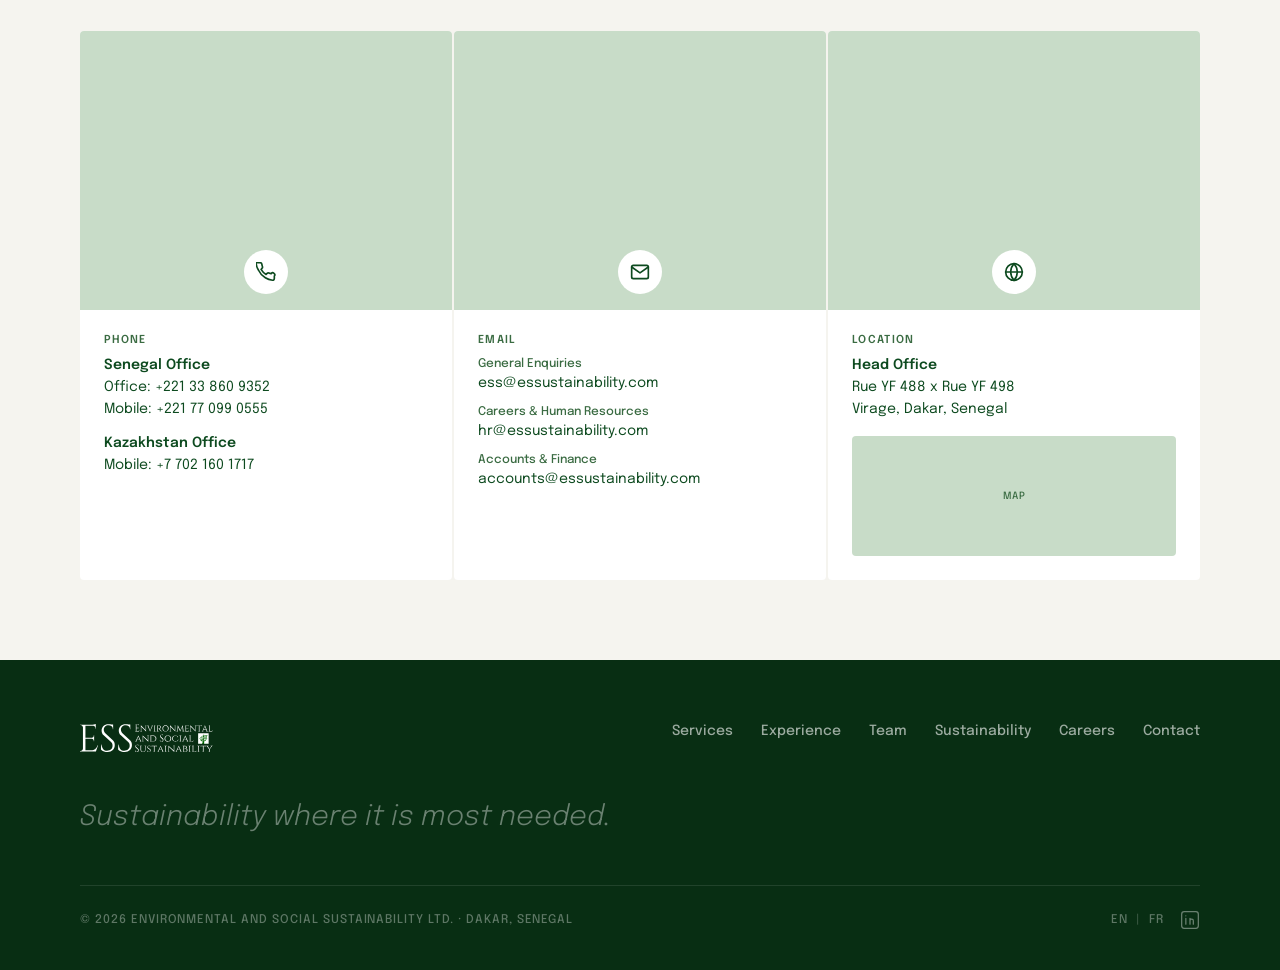
==== commit fa68ed05: "content: homepage sections corrected and aligned to live site structure Co-Authored-By: Claude Sonne" ====
--- a/index.html
+++ b/index.html
@@ -52,217 +52,322 @@
   <div class="nav-spacer"></div>
 
   <!-- HERO -->
-  <section class="hero">
+  <section class="hero hero--centered">
     <div class="hero__inner">
-      <div class="hero__headline text-display reveal">Sustainability<br>where it is<br>most needed.</div>
-      <p class="hero__sub reveal">We are ESS, a leading implementation-focused advisory services firm delivering sustainable development in Africa and emerging economies. We support you to cost-effectively integrate key Environmental, Social and Governance (ESG) and sustainability considerations into your business model, on the ground in the countries where you work.</p>
-      <div class="hero__ctas reveal">
-        <a href="services.html" class="btn btn--primary">Our Services</a>
-        <a href="contact.html"  class="btn btn--ghost-white">Get in Touch</a>
-      </div>
-    </div>
-  </section>
-
-  <!-- STATS -->
-  <section class="stats-section">
-    <div class="stats-section__inner">
-      <div class="stat-block">
-        <div class="stat-number" data-target="12" data-suffix="+">12+</div>
-        <div class="stat-label">Countries</div>
-      </div>
-      <div class="stat-block">
-        <div class="stat-number" data-target="150" data-suffix="+">150+</div>
-        <div class="stat-label">Projects Delivered</div>
-      </div>
-      <div class="stat-block">
-        <div class="stat-number" data-target="8" data-suffix="">8</div>
-        <div class="stat-label">Years Operating</div>
-      </div>
-      <div class="stat-block">
-        <div class="stat-number" data-target="45" data-suffix="+">45+</div>
-        <div class="stat-label">Clients Served</div>
-      </div>
-    </div>
-  </section>
-
-  <!-- VALUES -->
-  <section class="values-section">
-    <div class="values-section__inner">
-      <div class="values-section__header reveal">
-        <p class="section-label" style="margin-bottom:12px">Our Values</p>
-        <h2 class="text-h2" style="color:var(--color-dark)">What makes ESS different.</h2>
-      </div>
-      <div class="card-grid-2 reveal">
-        <div class="value-card">
-          <h3 class="text-h4" style="color:var(--color-dark);margin-bottom:12px">Implementation-Focused</h3>
-          <p class="text-body" style="color:var(--color-mid)">We don't write reports that sit on shelves. We embed implementation teams and track real-world outcomes — from HSEC system setup to community engagement delivery.</p>
-        </div>
-        <div class="value-card">
-          <h3 class="text-h4" style="color:var(--color-dark);margin-bottom:12px">On the Ground</h3>
-          <p class="text-body" style="color:var(--color-mid)">Our teams live and work in the countries where our clients operate. Local presence means faster response, stronger relationships, and standards that actually hold.</p>
-        </div>
-        <div class="value-card">
-          <h3 class="text-h4" style="color:var(--color-dark);margin-bottom:12px">International Quality</h3>
-          <p class="text-body" style="color:var(--color-mid)">Every engagement applies IFC Performance Standards, GRI, and ILO frameworks. International investor expectations met, without compromising for local convenience.</p>
-        </div>
-        <div class="value-card">
-          <h3 class="text-h4" style="color:var(--color-dark);margin-bottom:12px">Cost-Effective</h3>
-          <p class="text-body" style="color:var(--color-mid)">In-country operations let us pass emerging market efficiencies on to clients — world-class HSEC and ESG management at realistic project costs.</p>
-        </div>
-        <div class="value-card" style="grid-column:1 / -1;max-width:calc(50% - 12px);margin-left:auto;margin-right:auto;width:100%">
-          <h3 class="text-h4" style="color:var(--color-dark);margin-bottom:12px">Creating Leaders</h3>
-          <p class="text-body" style="color:var(--color-mid)">Our mission is to develop the next generation of HSEC, ESG and sustainability leaders in Africa and emerging markets. We put recent graduates and early-career professionals in the driving seat, providing an innovative and intensive training programme that supports long-term success.</p>
-        </div>
-      </div>
-    </div>
-  </section>
-
-  <!-- SERVICES PREVIEW -->
-  <section class="services-preview">
-    <div class="services-preview__inner">
-      <div class="services-preview__header reveal">
-        <div>
-          <p class="section-label" style="margin-bottom:12px">What We Do</p>
-          <h2 class="text-h2" style="color:var(--color-dark);margin-bottom:20px">Four service lines. One integrated approach.</h2>
-          <p class="text-body" style="color:var(--color-mid)">From HSEC outsourcing to green finance structuring — ESS covers the full environmental and social spectrum for project developers and investors operating in emerging markets.</p>
-        </div>
-        <div></div>
-      </div>
-      <div class="card-grid-2 reveal" style="margin-bottom:32px">
-        <div class="service-card">
-          <span class="tag" style="margin-bottom:16px">Energy · Mining</span>
-          <h3 class="text-h4" style="color:var(--color-dark);margin-bottom:12px">HSEC Outsourcing</h3>
-          <p class="text-body" style="color:var(--color-mid);margin-bottom:20px">Embedded teams and IFC-aligned Management Systems at a fixed monthly rate — delivering on HSEC obligations so your team can focus on the project.</p>
-          <a href="services.html" style="font-size:14px;font-weight:500;color:var(--color-dark)">Learn more →</a>
-        </div>
-        <div class="service-card">
-          <span class="tag" style="margin-bottom:16px">Finance · Mining</span>
-          <h3 class="text-h4" style="color:var(--color-dark);margin-bottom:12px">ESG Due Diligence &amp; Gap Analysis</h3>
-          <p class="text-body" style="color:var(--color-mid);margin-bottom:20px">In-country E&amp;S due diligence for investors and lenders, with gap analysis against IFC PS, Equator Principles, and national standards.</p>
-          <a href="services.html" style="font-size:14px;font-weight:500;color:var(--color-dark)">Learn more →</a>
-        </div>
-        <div class="service-card">
-          <span class="tag" style="margin-bottom:16px">Infrastructure · IFI</span>
-          <h3 class="text-h4" style="color:var(--color-dark);margin-bottom:12px">IESC / Independent Audit Services</h3>
-          <p class="text-body" style="color:var(--color-mid);margin-bottom:20px">Third-party ESAP monitoring and independent audit services, plus ISSB and GRI-aligned sustainability reporting for IFI-financed projects.</p>
-          <a href="services.html" style="font-size:14px;font-weight:500;color:var(--color-dark)">Learn more →</a>
-        </div>
-        <div class="service-card">
-          <span class="tag" style="margin-bottom:16px">Finance</span>
-          <h3 class="text-h4" style="color:var(--color-dark);margin-bottom:12px">Green Finance &amp; Carbon Credits</h3>
-          <p class="text-body" style="color:var(--color-mid);margin-bottom:20px">Analysis and structuring of green finance and carbon credit opportunities for energy and agriculture projects across emerging markets.</p>
-          <a href="services.html" style="font-size:14px;font-weight:500;color:var(--color-dark)">Learn more →</a>
-        </div>
-      </div>
-      <a href="services.html" class="inline-link">See All Services →</a>
-    </div>
-  </section>
-
-  <!-- EXPERIENCE PREVIEW -->
-  <section class="experience-preview">
-    <div class="experience-preview__inner">
-      <div class="experience-preview__header reveal">
-        <div>
-          <p class="section-label" style="margin-bottom:12px">Where We Work</p>
-          <h2 class="text-h2" style="color:var(--color-dark);max-width:520px">Twelve countries. Energy, mining, agriculture and beyond.</h2>
-        </div>
-        <a href="experience.html" class="inline-link" style="flex-shrink:0;margin-left:48px">See All Projects →</a>
-      </div>
-      <div class="card-grid-3 reveal">
-        <div class="project-card">
-          <div class="project-card__img" style="background:#B8CDB8"><span>Photo 16:9</span></div>
-          <div class="project-card__body">
-            <div class="project-card__tags">
-              <span class="tag tag--dot">Djibouti</span>
-              <span class="tag">Energy</span>
-            </div>
-            <p class="project-card__title">Ghoubet 60MW Wind Farm</p>
-            <p class="project-card__client">Red Sea Power</p>
-          </div>
-        </div>
-        <div class="project-card">
-          <div class="project-card__img" style="background:#A8C0A8"><span>Photo 16:9</span></div>
-          <div class="project-card__body">
-            <div class="project-card__tags">
-              <span class="tag tag--dot">Gabon</span>
-              <span class="tag">Mining</span>
-            </div>
-            <p class="project-card__title">Banio Potash Project</p>
-            <p class="project-card__client">Millennial Potash</p>
-          </div>
-        </div>
-        <div class="project-card">
-          <div class="project-card__img" style="background:#C8DCC8"><span>Photo 16:9</span></div>
-          <div class="project-card__body">
-            <div class="project-card__tags">
-              <span class="tag tag--dot">7 Countries</span>
-              <span class="tag">Agriculture</span>
-            </div>
-            <p class="project-card__title">Manufacturing Africa</p>
-            <p class="project-card__client">UKAid / FCDO</p>
-          </div>
-        </div>
-      </div>
-    </div>
-  </section>
-
-  <!-- TESTIMONIALS -->
-  <section class="testimonials">
-    <div class="testimonials__inner">
-      <p class="section-label testimonials__label">Client Testimonials</p>
-      <div class="reveal">
-        <div id="testimonial-track">
-          <div class="testimonial__slide">
-            <p class="testimonial__quote">"For over 4 years, ESS has provided HSEC Outsourcing for the project. We have several investors with very strict ESG requirements, and have been pleased with the experienced and multi-lingual HSEC team members provided by ESS. We would not hesitate to recommend their services."</p>
-            <div class="testimonial__divider"></div>
-            <p class="testimonial__name">François Maze</p>
-            <p class="testimonial__role">CEO · Red Sea Power · Ghoubet Wind Farm, Djibouti</p>
-          </div>
-          <div class="testimonial__slide" style="display:none">
-            <p class="testimonial__quote">"ESS has helped us since early exploration to navigate community engagement and the ESIA process, while also managing health and safety in a remote area. We also like their commitment to using African team members. We look forward to continuing to work together."</p>
-            <div class="testimonial__divider"></div>
-            <p class="testimonial__name">Jason Wilkinson</p>
-            <p class="testimonial__role">CEO · Banio Potash Project, Gabon</p>
-          </div>
-          <div class="testimonial__slide" style="display:none">
-            <p class="testimonial__quote">"ESS has provided the Climate &amp; Environment Team for the Programme since 2021. Since then, ESS has demonstrated flexibility, leadership and creativity in developing targeted support for beneficiaries. Their involvement is a crucial component of our success."</p>
-            <div class="testimonial__divider"></div>
-            <p class="testimonial__name">Dr Christoph Zipfel</p>
-            <p class="testimonial__role">Team Leader · Manufacturing Africa · UKAid / FCDO</p>
-          </div>
-          <div class="testimonial__slide" style="display:none">
-            <p class="testimonial__quote">"ESS has provided us with a number of valuable services spanning due diligence auditing, management systems as well as site-based HSEC support. They have helped us fill resource gaps by having a readily-available network of staff to support our project companies."</p>
-            <div class="testimonial__divider"></div>
-            <p class="testimonial__name">Claire Cummins</p>
-            <p class="testimonial__role">Head of ESG · Climate Fund Managers · Across Africa</p>
-          </div>
-        </div>
-        <div style="display:flex;gap:12px;margin-top:32px">
-          <button id="testi-prev" style="background:none;border:1px solid currentColor;padding:8px 20px;font-family:inherit;font-size:14px;font-weight:500;cursor:pointer;letter-spacing:.02em">← Previous</button>
-          <button id="testi-next" style="background:none;border:1px solid currentColor;padding:8px 20px;font-family:inherit;font-size:14px;font-weight:500;cursor:pointer;letter-spacing:.02em">Next →</button>
-        </div>
-      </div>
-    </div>
-  </section>
-  <script>
-    (function () {
-      var slides = document.querySelectorAll('.testimonial__slide');
-      var current = 0;
-      function show(i) {
-        slides[current].style.display = 'none';
-        current = (i + slides.length) % slides.length;
-        slides[current].style.display = 'block';
-      }
-      document.getElementById('testi-prev').addEventListener('click', function () { show(current - 1); });
-      document.getElementById('testi-next').addEventListener('click', function () { show(current + 1); });
-    })();
-  </script>
-
-  <!-- CTA BAND -->
-  <section class="cta-band">
-    <div class="cta-band__inner reveal">
-      <h2 class="cta-band__title">Ready to embed international sustainability standards in your project?</h2>
-      <a href="contact.html" class="btn btn--ghost-white" style="flex-shrink:0;white-space:nowrap">Get in Touch</a>
+      <div class="hero__headline text-display reveal">Environmental and Social Sustainability</div>
+      <p class="hero__sub hero__sub--bold reveal">We are ESS, a leading implementation-focused advisory services firm delivering sustainable development in Africa and emerging economies.</p>
+      <p class="hero__sub reveal">We support you to cost-effectively integrate key Environmental, Social and Governance (ESG) and sustainability considerations into your business model, on the ground in the countries where you work.</p>
+    </div>
+    <div class="hero__img"></div>
+  </section>
+
+  <!-- CORE VALUES -->
+  <section class="core-values">
+    <div class="core-values__inner">
+      <div class="core-values__header reveal">
+        <h2 class="text-h2" style="color:var(--color-dark)">Our Core Values</h2>
+      </div>
+      <div class="card-grid-4 reveal">
+        <div class="cv-card">
+          <div class="cv-card__img"><span>Photo 4:3</span></div>
+          <div class="cv-card__body">
+            <p class="cv-card__title">Implementation</p>
+            <p class="cv-card__text">We focus on making things happen, not just theory – which is why ESS team members live in the countries where we work. Our teams understand the reality of emerging markets, applying our on-the-ground experience in getting things right and avoiding potential pitfalls in difficult settings.</p>
+          </div>
+        </div>
+        <div class="cv-card">
+          <div class="cv-card__img"><span>Photo 4:3</span></div>
+          <div class="cv-card__body">
+            <p class="cv-card__title">Cost-Effectiveness</p>
+            <p class="cv-card__text">ESG shouldn't be expensive, so we've developed a unique low-cost business model that also meets local content requirements. We understand your business needs – as well as those of investors, governments and communities – helping to achieve your business goals cost-effectively.</p>
+          </div>
+        </div>
+        <div class="cv-card">
+          <div class="cv-card__img"><span>Photo 4:3</span></div>
+          <div class="cv-card__body">
+            <p class="cv-card__title">International Quality</p>
+            <p class="cv-card__text">ESS produces international quality work at emerging market rates, applying strict quality control and meeting key standards. Our clients have full confidence in our work, knowing that we provide the same high-quality service to small projects and major international financial institutions.</p>
+          </div>
+        </div>
+        <div class="cv-card">
+          <div class="cv-card__img"><span>Photo 4:3</span></div>
+          <div class="cv-card__body">
+            <p class="cv-card__title">Creating Leaders</p>
+            <p class="cv-card__text">Our mission is to develop the next generation of HSEC, ESG and sustainability leaders in Africa and emerging markets. We put recent graduates and early-career professionals in the driving seat, providing an innovative and intensive training programme that supports long-term success.</p>
+          </div>
+        </div>
+      </div>
+    </div>
+  </section>
+
+  <!-- KEY SERVICES -->
+  <section class="key-services">
+    <div class="key-services__inner">
+      <div class="key-services__header reveal">
+        <h2 class="text-h2" style="color:var(--color-dark)">Key Services</h2>
+      </div>
+      <div class="service-tile-grid reveal">
+        <a href="services.html" class="service-tile">
+          <div class="service-tile__bg"></div>
+          <div class="service-tile__overlay"></div>
+          <span class="service-tile__arrow">↗</span>
+          <div class="service-tile__content">
+            <p class="service-tile__title">HSEC &amp; ESG Outsourcing</p>
+            <p class="service-tile__desc">Our unique implementation-focused service provides an experienced team as well as a Management System aligned with international standards (i.e. IFC PS) at a fixed monthly rate.</p>
+          </div>
+        </a>
+        <a href="services.html" class="service-tile">
+          <div class="service-tile__bg"></div>
+          <div class="service-tile__overlay"></div>
+          <span class="service-tile__arrow">↗</span>
+          <div class="service-tile__content">
+            <p class="service-tile__title">Due Diligence &amp; Gap Analyses</p>
+            <p class="service-tile__desc">ESS is a leading provider of ESG due diligence and gap analysis studies in emerging markets, with in-country teams and experience in national and international standards.</p>
+          </div>
+        </a>
+        <a href="services.html" class="service-tile">
+          <div class="service-tile__bg"></div>
+          <div class="service-tile__overlay"></div>
+          <span class="service-tile__arrow">↗</span>
+          <div class="service-tile__content">
+            <p class="service-tile__title">IESC, Auditing &amp; Reporting</p>
+            <p class="service-tile__desc">We provide Independent Environmental &amp; Social Consultant (IESC) services, third-party audits, and Sustainability Reports in line with ISSB, GRI and other similar standards.</p>
+          </div>
+        </a>
+        <a href="services.html" class="service-tile">
+          <div class="service-tile__bg"></div>
+          <div class="service-tile__overlay"></div>
+          <span class="service-tile__arrow">↗</span>
+          <div class="service-tile__content">
+            <p class="service-tile__title">Green Finance &amp; Carbon</p>
+            <p class="service-tile__desc">ESS is experienced in delivering in-depth analyses of the possibilities for green finance and carbon credits in emerging markets, as well as in supporting on implementation.</p>
+          </div>
+        </a>
+      </div>
+    </div>
+  </section>
+
+  <!-- UNDERSTANDING HSEC, ESG & SUSTAINABILITY -->
+  <section class="understanding-section">
+    <div class="understanding-section__inner">
+      <div class="understanding-section__header reveal">
+        <h2 class="text-h2" style="color:var(--color-dark)">Understanding HSEC, ESG &amp; Sustainability</h2>
+      </div>
+      <div class="understanding-grid reveal">
+        <div class="understanding-card">
+          <div class="understanding-card__img-wrap">
+            <div class="understanding-card__img-bg"></div>
+            <div class="understanding-card__overlay"></div>
+            <p class="understanding-card__img-title">HSEC</p>
+          </div>
+          <div class="understanding-card__body">
+            Risk management and compliance with international standards, frameworks, and guidelines. HSEC issues are usually managed by an HSEC team at the project or company level via an HSEC Management System.
+          </div>
+        </div>
+        <div class="understanding-card">
+          <div class="understanding-card__img-wrap">
+            <div class="understanding-card__img-bg"></div>
+            <div class="understanding-card__overlay"></div>
+            <p class="understanding-card__img-title">ESG</p>
+          </div>
+          <div class="understanding-card__body">
+            Performance monitoring of ESG issues across multiple investees or assets. ESG is a financier term, and is focused on risk management and compliance with key investor standards to protect against reputational risk and financial loss.
+          </div>
+        </div>
+        <div class="understanding-card">
+          <div class="understanding-card__img-wrap">
+            <div class="understanding-card__img-bg"></div>
+            <div class="understanding-card__overlay"></div>
+            <p class="understanding-card__img-title">Sustainability</p>
+          </div>
+          <div class="understanding-card__body">
+            Aspirational internationally-agreed objectives embodied in the UN Sustainable Development Goals (SDGs). Organisations need to determine how they align with and integrate these objectives into their business model and activities.
+          </div>
+        </div>
+      </div>
+    </div>
+  </section>
+
+  <!-- WHY OUR CLIENTS CHOOSE US -->
+  <section class="client-reviews">
+    <div class="client-reviews__inner">
+      <div class="client-reviews__header reveal">
+        <h2 class="text-h2" style="color:var(--color-dark)">Why Our Clients Choose Us</h2>
+      </div>
+      <div class="client-reviews-grid reveal">
+
+        <div class="review-card">
+          <div class="review-card__project">
+            <div class="review-card__project-overlay"></div>
+            <div class="review-card__project-meta">
+              <p class="review-card__project-name">Ghoubet 60MW Wind Farm</p>
+              <span class="review-card__location">
+                <svg class="review-card__location-icon" viewBox="0 0 24 24" fill="none" stroke-width="2" stroke-linecap="round" stroke-linejoin="round"><path d="M12 2C8.13 2 5 5.13 5 9c0 5.25 7 13 7 13s7-7.75 7-13c0-3.87-3.13-7-7-7zm0 9.5c-1.38 0-2.5-1.12-2.5-2.5s1.12-2.5 2.5-2.5 2.5 1.12 2.5 2.5-1.12 2.5-2.5 2.5z"/></svg>
+                Djibouti
+              </span>
+            </div>
+          </div>
+          <div class="review-card__quote">
+            <div class="review-card__logo-ph"></div>
+            <p class="review-card__text">"For over 4 years, ESS has provided HSEC Outsourcing for the project. We have several investors with very strict ESG requirements, and have been pleased with the experienced and multi-lingual HSEC team members provided by ESS. We would not hesitate to recommend their services."</p>
+            <p class="review-card__attribution">François Maze, CEO</p>
+          </div>
+        </div>
+
+        <div class="review-card">
+          <div class="review-card__project">
+            <div class="review-card__project-overlay"></div>
+            <div class="review-card__project-meta">
+              <p class="review-card__project-name">Banio Potash Project</p>
+              <span class="review-card__location">
+                <svg class="review-card__location-icon" viewBox="0 0 24 24" fill="none" stroke-width="2" stroke-linecap="round" stroke-linejoin="round"><path d="M12 2C8.13 2 5 5.13 5 9c0 5.25 7 13 7 13s7-7.75 7-13c0-3.87-3.13-7-7-7zm0 9.5c-1.38 0-2.5-1.12-2.5-2.5s1.12-2.5 2.5-2.5 2.5 1.12 2.5 2.5-1.12 2.5-2.5 2.5z"/></svg>
+                Gabon
+              </span>
+            </div>
+          </div>
+          <div class="review-card__quote">
+            <div class="review-card__logo-ph"></div>
+            <p class="review-card__text">"ESS has helped us since early exploration to navigate community engagement and the ESIA process, while also managing health and safety in a remote area. We also like their commitment to using African team members. They are an integral part of our team."</p>
+            <p class="review-card__attribution">Jason Wilkinson, CEO</p>
+          </div>
+        </div>
+
+        <div class="review-card">
+          <div class="review-card__project">
+            <div class="review-card__project-overlay"></div>
+            <div class="review-card__project-meta">
+              <p class="review-card__project-name">Manufacturing Africa</p>
+              <span class="review-card__location">
+                <svg class="review-card__location-icon" viewBox="0 0 24 24" fill="none" stroke-width="2" stroke-linecap="round" stroke-linejoin="round"><path d="M12 2C8.13 2 5 5.13 5 9c0 5.25 7 13 7 13s7-7.75 7-13c0-3.87-3.13-7-7-7zm0 9.5c-1.38 0-2.5-1.12-2.5-2.5s1.12-2.5 2.5-2.5 2.5 1.12 2.5 2.5-1.12 2.5-2.5 2.5z"/></svg>
+                7 Countries
+              </span>
+            </div>
+          </div>
+          <div class="review-card__quote">
+            <div class="review-card__logo-ph"></div>
+            <p class="review-card__text">"ESS has provided the Climate &amp; Environment Team for the Programme since 2021. Since then, ESS has demonstrated flexibility, leadership and creativity in developing targeted support for beneficiaries. Their involvement is a crucial component of our success."</p>
+            <p class="review-card__attribution">Thomas Pascoe, Team Leader</p>
+          </div>
+        </div>
+
+        <div class="review-card">
+          <div class="review-card__project">
+            <div class="review-card__project-overlay"></div>
+            <div class="review-card__project-meta">
+              <p class="review-card__project-name">Climate Fund Managers</p>
+              <span class="review-card__location">
+                <svg class="review-card__location-icon" viewBox="0 0 24 24" fill="none" stroke-width="2" stroke-linecap="round" stroke-linejoin="round"><path d="M12 2C8.13 2 5 5.13 5 9c0 5.25 7 13 7 13s7-7.75 7-13c0-3.87-3.13-7-7-7zm0 9.5c-1.38 0-2.5-1.12-2.5-2.5s1.12-2.5 2.5-2.5 2.5 1.12 2.5 2.5-1.12 2.5-2.5 2.5z"/></svg>
+                Across Africa
+              </span>
+            </div>
+          </div>
+          <div class="review-card__quote">
+            <div class="review-card__logo-ph"></div>
+            <p class="review-card__text">"ESS has provided us with a number of valuable services spanning due diligence auditing, management systems as well as site-based HSEC support. They have helped us fill resource gaps by having a readily-available network of staff to support our project companies."</p>
+            <p class="review-card__attribution">Claire Cummins, Head of ESG</p>
+          </div>
+        </div>
+
+      </div>
+    </div>
+  </section>
+
+  <!-- SATISFIED CLIENTS -->
+  <section class="logo-carousel-section">
+    <div class="logo-carousel-section__inner">
+      <div class="logo-carousel-section__header reveal">
+        <h2 class="text-h2" style="color:var(--color-dark)">Satisfied Clients</h2>
+      </div>
+    </div>
+    <div class="logo-carousel">
+      <div class="logo-track left">
+        <div class="logo-item"></div><div class="logo-item"></div><div class="logo-item"></div>
+        <div class="logo-item"></div><div class="logo-item"></div><div class="logo-item"></div>
+        <div class="logo-item"></div><div class="logo-item"></div><div class="logo-item"></div>
+        <div class="logo-item"></div><div class="logo-item"></div><div class="logo-item"></div>
+        <div class="logo-item"></div><div class="logo-item"></div>
+        <!-- duplicate for seamless loop -->
+        <div class="logo-item"></div><div class="logo-item"></div><div class="logo-item"></div>
+        <div class="logo-item"></div><div class="logo-item"></div><div class="logo-item"></div>
+        <div class="logo-item"></div><div class="logo-item"></div><div class="logo-item"></div>
+        <div class="logo-item"></div><div class="logo-item"></div><div class="logo-item"></div>
+        <div class="logo-item"></div><div class="logo-item"></div>
+      </div>
+    </div>
+    <div class="logo-carousel logo-carousel--row2">
+      <div class="logo-track right">
+        <div class="logo-item"></div><div class="logo-item"></div><div class="logo-item"></div>
+        <div class="logo-item"></div><div class="logo-item"></div><div class="logo-item"></div>
+        <div class="logo-item"></div><div class="logo-item"></div><div class="logo-item"></div>
+        <div class="logo-item"></div><div class="logo-item"></div><div class="logo-item"></div>
+        <div class="logo-item"></div><div class="logo-item"></div>
+        <!-- duplicate for seamless loop -->
+        <div class="logo-item"></div><div class="logo-item"></div><div class="logo-item"></div>
+        <div class="logo-item"></div><div class="logo-item"></div><div class="logo-item"></div>
+        <div class="logo-item"></div><div class="logo-item"></div><div class="logo-item"></div>
+        <div class="logo-item"></div><div class="logo-item"></div><div class="logo-item"></div>
+        <div class="logo-item"></div><div class="logo-item"></div>
+      </div>
+    </div>
+  </section>
+
+  <!-- CONTACT US -->
+  <section class="contact-summary">
+    <div class="contact-summary__inner">
+      <div class="contact-summary__header reveal">
+        <h2 class="text-h2" style="color:var(--color-dark)">Contact Us</h2>
+      </div>
+      <div class="contact-cards reveal">
+
+        <div class="contact-info-card">
+          <div class="contact-info-card__img-wrap">
+            <div class="contact-info-card__icon">
+              <svg width="20" height="20" viewBox="0 0 24 24" fill="none" stroke="var(--color-dark)" stroke-width="2" stroke-linecap="round" stroke-linejoin="round"><path d="M22 16.92v3a2 2 0 01-2.18 2 19.79 19.79 0 01-8.63-3.07A19.5 19.5 0 013.07 9.88a19.79 19.79 0 01-3.07-8.67A2 2 0 012 .84h3a2 2 0 012 1.72 12.84 12.84 0 00.7 2.81 2 2 0 01-.45 2.11L6.09 8.91a16 16 0 006 6l1.23-1.23a2 2 0 012.11-.45 12.84 12.84 0 002.81.7A2 2 0 0122 16.92z"/></svg>
+            </div>
+          </div>
+          <div class="contact-info-card__body">
+            <p class="contact-info-card__label">Phone</p>
+            <p class="contact-info-card__office">Senegal Office</p>
+            <p class="contact-info-card__line">Office: +221 33 860 9352</p>
+            <p class="contact-info-card__line">Mobile: +221 77 099 0555</p>
+            <p class="contact-info-card__office" style="margin-top:16px">Kazakhstan Office</p>
+            <p class="contact-info-card__line">Mobile: +7 702 160 1717</p>
+          </div>
+        </div>
+
+        <div class="contact-info-card">
+          <div class="contact-info-card__img-wrap">
+            <div class="contact-info-card__icon">
+              <svg width="20" height="20" viewBox="0 0 24 24" fill="none" stroke="var(--color-dark)" stroke-width="2" stroke-linecap="round" stroke-linejoin="round"><path d="M4 4h16c1.1 0 2 .9 2 2v12c0 1.1-.9 2-2 2H4c-1.1 0-2-.9-2-2V6c0-1.1.9-2 2-2z"/><polyline points="22,6 12,13 2,6"/></svg>
+            </div>
+          </div>
+          <div class="contact-info-card__body">
+            <p class="contact-info-card__label">Email</p>
+            <p class="contact-info-card__sub">General Enquiries</p>
+            <p class="contact-info-card__line">ess@essustainability.com</p>
+            <p class="contact-info-card__sub" style="margin-top:12px">Careers &amp; Human Resources</p>
+            <p class="contact-info-card__line">hr@essustainability.com</p>
+            <p class="contact-info-card__sub" style="margin-top:12px">Accounts &amp; Finance</p>
+            <p class="contact-info-card__line">accounts@essustainability.com</p>
+          </div>
+        </div>
+
+        <div class="contact-info-card">
+          <div class="contact-info-card__img-wrap">
+            <div class="contact-info-card__icon">
+              <svg width="20" height="20" viewBox="0 0 24 24" fill="none" stroke="var(--color-dark)" stroke-width="2" stroke-linecap="round" stroke-linejoin="round"><circle cx="12" cy="12" r="10"/><line x1="2" y1="12" x2="22" y2="12"/><path d="M12 2a15.3 15.3 0 014 10 15.3 15.3 0 01-4 10 15.3 15.3 0 01-4-10 15.3 15.3 0 014-10z"/></svg>
+            </div>
+          </div>
+          <div class="contact-info-card__body">
+            <p class="contact-info-card__label">Location</p>
+            <p class="contact-info-card__office">Head Office</p>
+            <p class="contact-info-card__line">Rue YF 488 x Rue YF 498</p>
+            <p class="contact-info-card__line">Virage, Dakar, Senegal</p>
+            <div class="contact-info-card__map"><span>Map</span></div>
+          </div>
+        </div>
+
+      </div>
     </div>
   </section>
 
--- a/assets/css/main.css
+++ b/assets/css/main.css
@@ -1161,3 +1161,400 @@
   .sdg-grid { grid-template-columns: 1fr; }
   .esg-stats { grid-template-columns: 1fr; }
 }
+
+/* Homepage additions */
+
+/* Hero — centred layout */
+.hero--centered .hero__inner {
+  text-align: center;
+  display: flex;
+  flex-direction: column;
+  align-items: center;
+}
+.hero--centered .hero__headline { max-width: 960px; }
+.hero--centered .hero__sub { margin-left: auto; margin-right: auto; }
+.hero__sub--bold { font-weight: 700; font-style: normal; margin-bottom: 16px; }
+.hero__img {
+  width: 100%;
+  height: 420px;
+  background: var(--color-light);
+  margin-top: 80px;
+  flex-shrink: 0;
+}
+
+/* Core Values */
+.core-values { background: white; padding: var(--space-lg) 80px; }
+.core-values__inner { max-width: var(--max-w); margin: 0 auto; }
+.core-values__header { margin-bottom: 48px; }
+
+.card-grid-4 {
+  display: grid;
+  grid-template-columns: repeat(4, 1fr);
+  gap: 24px;
+}
+
+.cv-card { background: var(--color-bg); }
+
+.cv-card__img {
+  aspect-ratio: 4/3;
+  background: var(--color-light);
+  display: flex;
+  align-items: center;
+  justify-content: center;
+}
+
+.cv-card__img span {
+  font-size: 10px;
+  font-weight: 500;
+  color: var(--color-mid);
+  letter-spacing: 0.1em;
+  text-transform: uppercase;
+}
+
+.cv-card__body { padding: 20px; }
+.cv-card__title { color: var(--color-accent); font-weight: 600; font-size: 18px; margin-bottom: 12px; }
+.cv-card__text { color: var(--color-dark); font-size: 15px; line-height: 1.7; }
+
+/* Key Services */
+.key-services { background: var(--color-bg); padding: var(--space-lg) 80px; }
+.key-services__inner { max-width: var(--max-w); margin: 0 auto; }
+.key-services__header { margin-bottom: 48px; }
+
+.service-tile-grid {
+  display: grid;
+  grid-template-columns: repeat(4, 1fr);
+  gap: 2px;
+}
+
+.service-tile {
+  position: relative;
+  min-height: 280px;
+  display: flex;
+  flex-direction: column;
+  justify-content: flex-end;
+  overflow: hidden;
+  border-radius: 4px;
+  text-decoration: none;
+}
+
+.service-tile__bg {
+  position: absolute;
+  inset: 0;
+  background: var(--color-light);
+}
+
+.service-tile__overlay {
+  position: absolute;
+  inset: 0;
+  background: var(--color-dark);
+  opacity: 0.55;
+}
+
+.service-tile__arrow {
+  position: absolute;
+  top: 16px;
+  right: 16px;
+  color: white;
+  font-size: 20px;
+  z-index: 1;
+  line-height: 1;
+}
+
+.service-tile__content { position: relative; z-index: 1; padding: 20px; }
+.service-tile__title { color: white; font-weight: 600; font-size: 18px; margin-bottom: 8px; line-height: 1.3; }
+.service-tile__desc { color: white; font-weight: 300; font-size: 14px; line-height: 1.6; }
+
+/* Understanding HSEC, ESG & Sustainability */
+.understanding-section { background: white; padding: var(--space-lg) 80px; }
+.understanding-section__inner { max-width: var(--max-w); margin: 0 auto; }
+.understanding-section__header { margin-bottom: 48px; }
+
+.understanding-grid {
+  display: grid;
+  grid-template-columns: repeat(3, 1fr);
+  gap: 24px;
+}
+
+.understanding-card { background: var(--color-bg); }
+
+.understanding-card__img-wrap {
+  position: relative;
+  aspect-ratio: 3/2;
+  overflow: hidden;
+}
+
+.understanding-card__img-bg {
+  position: absolute;
+  inset: 0;
+  background: var(--color-light);
+}
+
+.understanding-card__overlay {
+  position: absolute;
+  inset: 0;
+  background: var(--color-dark);
+  opacity: 0.6;
+  transition: opacity 200ms ease;
+}
+
+.understanding-card__img-title {
+  position: absolute;
+  inset: 0;
+  display: flex;
+  align-items: center;
+  justify-content: center;
+  color: white;
+  font-size: 24px;
+  font-weight: 700;
+  text-transform: uppercase;
+  letter-spacing: 0.1em;
+  z-index: 1;
+  transition: color 200ms ease;
+}
+
+.understanding-card:hover .understanding-card__overlay { opacity: 0; }
+.understanding-card:hover .understanding-card__img-title { color: var(--color-dark); }
+
+.understanding-card__body {
+  padding: 20px;
+  color: var(--color-dark);
+  font-size: 15px;
+  line-height: 1.7;
+}
+
+/* Why Our Clients Choose Us */
+.client-reviews { background: var(--color-alt-1); padding: var(--space-lg) 80px; }
+.client-reviews__inner { max-width: var(--max-w); margin: 0 auto; }
+.client-reviews__header { margin-bottom: 48px; }
+
+.client-reviews-grid {
+  display: grid;
+  grid-template-columns: 1fr 1fr;
+  gap: 2px;
+}
+
+.review-card {
+  display: grid;
+  grid-template-columns: 40fr 60fr;
+  background: white;
+}
+
+.review-card__project {
+  position: relative;
+  background: var(--color-light);
+  min-height: 280px;
+  overflow: hidden;
+}
+
+.review-card__project-overlay {
+  position: absolute;
+  inset: 0;
+  background: linear-gradient(to top, rgba(13,74,31,0.85) 0%, transparent 55%);
+}
+
+.review-card__project-meta {
+  position: absolute;
+  bottom: 16px;
+  left: 16px;
+  right: 16px;
+  z-index: 1;
+}
+
+.review-card__project-name {
+  color: white;
+  font-weight: 600;
+  font-size: 15px;
+  line-height: 1.3;
+  margin-bottom: 6px;
+}
+
+.review-card__location {
+  color: rgba(255,255,255,0.8);
+  font-size: 12px;
+  font-weight: 500;
+  display: flex;
+  align-items: center;
+  gap: 4px;
+}
+
+.review-card__location-icon {
+  width: 12px;
+  height: 12px;
+  stroke: rgba(255,255,255,0.8);
+  flex-shrink: 0;
+}
+
+.review-card__quote {
+  padding: 28px;
+  display: flex;
+  flex-direction: column;
+  gap: 16px;
+}
+
+.review-card__logo-ph {
+  width: 80px;
+  height: 32px;
+  background: var(--color-light);
+  flex-shrink: 0;
+}
+
+.review-card__text {
+  font-size: 14px;
+  font-weight: 300;
+  font-style: italic;
+  color: var(--color-dark);
+  line-height: 1.7;
+  flex: 1;
+}
+
+.review-card__attribution { font-size: 13px; font-weight: 600; color: var(--color-dark); }
+
+/* Satisfied Clients — Logo Carousel */
+.logo-carousel-section {
+  background: var(--color-alt-1);
+  padding: var(--space-lg) 0;
+  overflow: hidden;
+}
+
+.logo-carousel-section__inner {
+  max-width: var(--max-w);
+  margin: 0 auto;
+  padding: 0 80px;
+}
+
+.logo-carousel-section__header { margin-bottom: 48px; }
+
+.logo-carousel { overflow: hidden; width: 100%; }
+.logo-carousel--row2 { margin-top: 24px; }
+
+.logo-track {
+  display: flex;
+  gap: 48px;
+  width: max-content;
+}
+
+.logo-track.left  { animation: scrollLeft  30s linear infinite; }
+.logo-track.right { animation: scrollRight 30s linear infinite; }
+
+@keyframes scrollLeft {
+  from { transform: translateX(0); }
+  to   { transform: translateX(-50%); }
+}
+
+@keyframes scrollRight {
+  from { transform: translateX(-50%); }
+  to   { transform: translateX(0); }
+}
+
+.logo-carousel:hover .logo-track { animation-play-state: paused; }
+
+.logo-item {
+  width: 120px;
+  height: 48px;
+  background: var(--color-light);
+  border-radius: 6px;
+  flex-shrink: 0;
+}
+
+/* Contact Us Summary */
+.contact-summary { background: var(--color-bg); padding: var(--space-lg) 80px; }
+.contact-summary__inner { max-width: var(--max-w); margin: 0 auto; }
+.contact-summary__header { margin-bottom: 48px; }
+
+.contact-cards {
+  display: grid;
+  grid-template-columns: repeat(3, 1fr);
+  gap: 2px;
+}
+
+.contact-info-card { background: white; border-radius: 4px; overflow: hidden; }
+
+.contact-info-card__img-wrap {
+  position: relative;
+  aspect-ratio: 4/3;
+  background: var(--color-light);
+}
+
+.contact-info-card__icon {
+  position: absolute;
+  bottom: 16px;
+  left: 50%;
+  transform: translateX(-50%);
+  width: 44px;
+  height: 44px;
+  background: white;
+  border-radius: 50%;
+  display: flex;
+  align-items: center;
+  justify-content: center;
+}
+
+.contact-info-card__body { padding: 24px; }
+
+.contact-info-card__label {
+  font-size: 11px;
+  font-weight: 600;
+  color: var(--color-mid);
+  letter-spacing: 0.12em;
+  text-transform: uppercase;
+  margin-bottom: 12px;
+}
+
+.contact-info-card__office { font-size: 14px; font-weight: 600; color: var(--color-dark); margin-bottom: 4px; }
+.contact-info-card__line   { font-size: 14px; color: var(--color-dark); line-height: 1.6; }
+.contact-info-card__sub    { font-size: 12px; color: var(--color-mid); font-weight: 500; margin-bottom: 2px; }
+
+.contact-info-card__map {
+  width: 100%;
+  height: 120px;
+  background: var(--color-light);
+  display: flex;
+  align-items: center;
+  justify-content: center;
+  margin-top: 16px;
+  border-radius: 4px;
+}
+
+.contact-info-card__map span {
+  font-size: 10px;
+  font-weight: 500;
+  color: var(--color-mid);
+  letter-spacing: 0.1em;
+  text-transform: uppercase;
+}
+
+/* Homepage additions — Responsive */
+@media (max-width: 1024px) {
+  .core-values,
+  .key-services,
+  .understanding-section,
+  .client-reviews,
+  .contact-summary { padding: var(--space-lg) 40px; }
+  .logo-carousel-section__inner { padding: 0 40px; }
+  .card-grid-4 { grid-template-columns: repeat(2, 1fr); }
+  .service-tile-grid { grid-template-columns: repeat(2, 1fr); }
+  .understanding-grid { grid-template-columns: 1fr 1fr; }
+  .hero__img { height: 320px; }
+}
+
+@media (max-width: 768px) {
+  .core-values,
+  .key-services,
+  .understanding-section,
+  .client-reviews,
+  .contact-summary { padding: 48px 24px; }
+  .logo-carousel-section__inner { padding: 0 24px; }
+  .card-grid-4 { grid-template-columns: 1fr 1fr; }
+  .service-tile-grid { grid-template-columns: 1fr 1fr; }
+  .understanding-grid { grid-template-columns: 1fr; }
+  .client-reviews-grid { grid-template-columns: 1fr; }
+  .review-card { grid-template-columns: 1fr; }
+  .review-card__project { min-height: 200px; }
+  .contact-cards { grid-template-columns: 1fr; }
+  .hero__img { height: 240px; margin-top: 48px; }
+}
+
+@media (max-width: 480px) {
+  .card-grid-4 { grid-template-columns: 1fr; }
+  .service-tile-grid { grid-template-columns: 1fr; }
+}
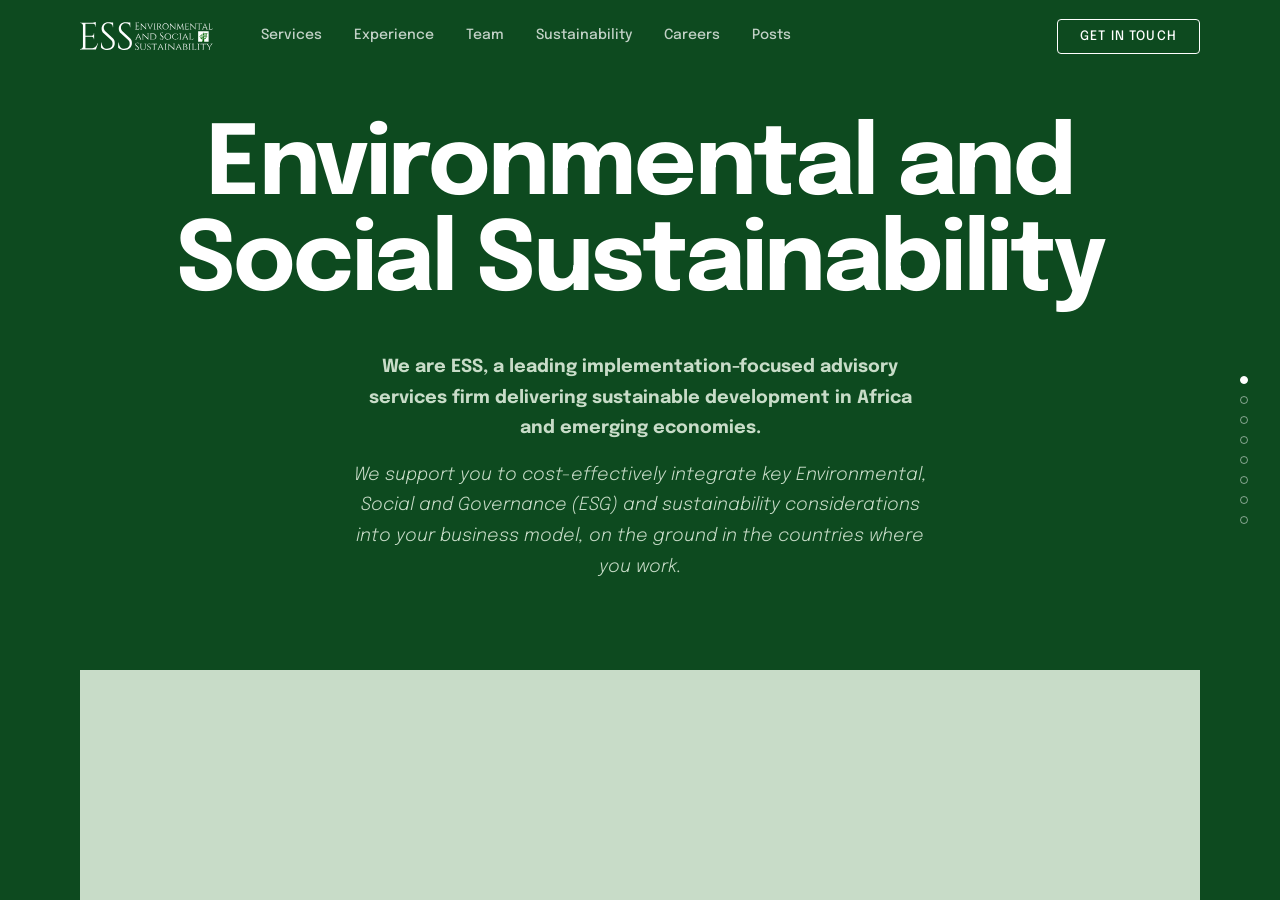
==== commit fd112b19: "feat: snap scroll + dot nav on homepage - Wrap all homepage sections in #snap-home scroll container " ====
--- a/index.html
+++ b/index.html
@@ -49,355 +49,369 @@
     <a href="contact.html"        class="nav__overlay-link">Get in Touch</a>
   </div>
 
-  <div class="nav-spacer"></div>
-
-  <!-- HERO -->
-  <section class="hero hero--centered">
-    <div class="hero__inner">
-      <div class="hero__headline text-display reveal">Environmental and Social Sustainability</div>
-      <p class="hero__sub hero__sub--bold reveal">We are ESS, a leading implementation-focused advisory services firm delivering sustainable development in Africa and emerging economies.</p>
-      <p class="hero__sub reveal">We support you to cost-effectively integrate key Environmental, Social and Governance (ESG) and sustainability considerations into your business model, on the ground in the countries where you work.</p>
-    </div>
-    <div class="hero__img"></div>
-  </section>
-
-  <!-- CORE VALUES -->
-  <section class="core-values">
-    <div class="core-values__inner">
-      <div class="core-values__header reveal">
-        <h2 class="text-h2" style="color:var(--color-dark)">Our Core Values</h2>
-      </div>
-      <div class="card-grid-4 reveal">
-        <div class="cv-card">
-          <div class="cv-card__img"><span>Photo 4:3</span></div>
-          <div class="cv-card__body">
-            <p class="cv-card__title">Implementation</p>
-            <p class="cv-card__text">We focus on making things happen, not just theory – which is why ESS team members live in the countries where we work. Our teams understand the reality of emerging markets, applying our on-the-ground experience in getting things right and avoiding potential pitfalls in difficult settings.</p>
-          </div>
-        </div>
-        <div class="cv-card">
-          <div class="cv-card__img"><span>Photo 4:3</span></div>
-          <div class="cv-card__body">
-            <p class="cv-card__title">Cost-Effectiveness</p>
-            <p class="cv-card__text">ESG shouldn't be expensive, so we've developed a unique low-cost business model that also meets local content requirements. We understand your business needs – as well as those of investors, governments and communities – helping to achieve your business goals cost-effectively.</p>
-          </div>
-        </div>
-        <div class="cv-card">
-          <div class="cv-card__img"><span>Photo 4:3</span></div>
-          <div class="cv-card__body">
-            <p class="cv-card__title">International Quality</p>
-            <p class="cv-card__text">ESS produces international quality work at emerging market rates, applying strict quality control and meeting key standards. Our clients have full confidence in our work, knowing that we provide the same high-quality service to small projects and major international financial institutions.</p>
-          </div>
-        </div>
-        <div class="cv-card">
-          <div class="cv-card__img"><span>Photo 4:3</span></div>
-          <div class="cv-card__body">
-            <p class="cv-card__title">Creating Leaders</p>
-            <p class="cv-card__text">Our mission is to develop the next generation of HSEC, ESG and sustainability leaders in Africa and emerging markets. We put recent graduates and early-career professionals in the driving seat, providing an innovative and intensive training programme that supports long-term success.</p>
-          </div>
-        </div>
-      </div>
-    </div>
-  </section>
-
-  <!-- KEY SERVICES -->
-  <section class="key-services">
-    <div class="key-services__inner">
-      <div class="key-services__header reveal">
-        <h2 class="text-h2" style="color:var(--color-dark)">Key Services</h2>
-      </div>
-      <div class="service-tile-grid reveal">
-        <a href="services.html" class="service-tile">
-          <div class="service-tile__bg"></div>
-          <div class="service-tile__overlay"></div>
-          <span class="service-tile__arrow">↗</span>
-          <div class="service-tile__content">
-            <p class="service-tile__title">HSEC &amp; ESG Outsourcing</p>
-            <p class="service-tile__desc">Our unique implementation-focused service provides an experienced team as well as a Management System aligned with international standards (i.e. IFC PS) at a fixed monthly rate.</p>
-          </div>
-        </a>
-        <a href="services.html" class="service-tile">
-          <div class="service-tile__bg"></div>
-          <div class="service-tile__overlay"></div>
-          <span class="service-tile__arrow">↗</span>
-          <div class="service-tile__content">
-            <p class="service-tile__title">Due Diligence &amp; Gap Analyses</p>
-            <p class="service-tile__desc">ESS is a leading provider of ESG due diligence and gap analysis studies in emerging markets, with in-country teams and experience in national and international standards.</p>
-          </div>
-        </a>
-        <a href="services.html" class="service-tile">
-          <div class="service-tile__bg"></div>
-          <div class="service-tile__overlay"></div>
-          <span class="service-tile__arrow">↗</span>
-          <div class="service-tile__content">
-            <p class="service-tile__title">IESC, Auditing &amp; Reporting</p>
-            <p class="service-tile__desc">We provide Independent Environmental &amp; Social Consultant (IESC) services, third-party audits, and Sustainability Reports in line with ISSB, GRI and other similar standards.</p>
-          </div>
-        </a>
-        <a href="services.html" class="service-tile">
-          <div class="service-tile__bg"></div>
-          <div class="service-tile__overlay"></div>
-          <span class="service-tile__arrow">↗</span>
-          <div class="service-tile__content">
-            <p class="service-tile__title">Green Finance &amp; Carbon</p>
-            <p class="service-tile__desc">ESS is experienced in delivering in-depth analyses of the possibilities for green finance and carbon credits in emerging markets, as well as in supporting on implementation.</p>
-          </div>
-        </a>
-      </div>
-    </div>
-  </section>
-
-  <!-- UNDERSTANDING HSEC, ESG & SUSTAINABILITY -->
-  <section class="understanding-section">
-    <div class="understanding-section__inner">
-      <div class="understanding-section__header reveal">
-        <h2 class="text-h2" style="color:var(--color-dark)">Understanding HSEC, ESG &amp; Sustainability</h2>
-      </div>
-      <div class="understanding-grid reveal">
-        <div class="understanding-card">
-          <div class="understanding-card__img-wrap">
-            <div class="understanding-card__img-bg"></div>
-            <div class="understanding-card__overlay"></div>
-            <p class="understanding-card__img-title">HSEC</p>
-          </div>
-          <div class="understanding-card__body">
-            Risk management and compliance with international standards, frameworks, and guidelines. HSEC issues are usually managed by an HSEC team at the project or company level via an HSEC Management System.
-          </div>
-        </div>
-        <div class="understanding-card">
-          <div class="understanding-card__img-wrap">
-            <div class="understanding-card__img-bg"></div>
-            <div class="understanding-card__overlay"></div>
-            <p class="understanding-card__img-title">ESG</p>
-          </div>
-          <div class="understanding-card__body">
-            Performance monitoring of ESG issues across multiple investees or assets. ESG is a financier term, and is focused on risk management and compliance with key investor standards to protect against reputational risk and financial loss.
-          </div>
-        </div>
-        <div class="understanding-card">
-          <div class="understanding-card__img-wrap">
-            <div class="understanding-card__img-bg"></div>
-            <div class="understanding-card__overlay"></div>
-            <p class="understanding-card__img-title">Sustainability</p>
-          </div>
-          <div class="understanding-card__body">
-            Aspirational internationally-agreed objectives embodied in the UN Sustainable Development Goals (SDGs). Organisations need to determine how they align with and integrate these objectives into their business model and activities.
-          </div>
-        </div>
-      </div>
-    </div>
-  </section>
-
-  <!-- WHY OUR CLIENTS CHOOSE US -->
-  <section class="client-reviews">
-    <div class="client-reviews__inner">
-      <div class="client-reviews__header reveal">
-        <h2 class="text-h2" style="color:var(--color-dark)">Why Our Clients Choose Us</h2>
-      </div>
-      <div class="client-reviews-grid reveal">
-
-        <div class="review-card">
-          <div class="review-card__project">
-            <div class="review-card__project-overlay"></div>
-            <div class="review-card__project-meta">
-              <p class="review-card__project-name">Ghoubet 60MW Wind Farm</p>
-              <span class="review-card__location">
-                <svg class="review-card__location-icon" viewBox="0 0 24 24" fill="none" stroke-width="2" stroke-linecap="round" stroke-linejoin="round"><path d="M12 2C8.13 2 5 5.13 5 9c0 5.25 7 13 7 13s7-7.75 7-13c0-3.87-3.13-7-7-7zm0 9.5c-1.38 0-2.5-1.12-2.5-2.5s1.12-2.5 2.5-2.5 2.5 1.12 2.5 2.5-1.12 2.5-2.5 2.5z"/></svg>
-                Djibouti
-              </span>
-            </div>
-          </div>
-          <div class="review-card__quote">
-            <div class="review-card__logo-ph"></div>
-            <p class="review-card__text">"For over 4 years, ESS has provided HSEC Outsourcing for the project. We have several investors with very strict ESG requirements, and have been pleased with the experienced and multi-lingual HSEC team members provided by ESS. We would not hesitate to recommend their services."</p>
-            <p class="review-card__attribution">François Maze, CEO</p>
-          </div>
-        </div>
-
-        <div class="review-card">
-          <div class="review-card__project">
-            <div class="review-card__project-overlay"></div>
-            <div class="review-card__project-meta">
-              <p class="review-card__project-name">Banio Potash Project</p>
-              <span class="review-card__location">
-                <svg class="review-card__location-icon" viewBox="0 0 24 24" fill="none" stroke-width="2" stroke-linecap="round" stroke-linejoin="round"><path d="M12 2C8.13 2 5 5.13 5 9c0 5.25 7 13 7 13s7-7.75 7-13c0-3.87-3.13-7-7-7zm0 9.5c-1.38 0-2.5-1.12-2.5-2.5s1.12-2.5 2.5-2.5 2.5 1.12 2.5 2.5-1.12 2.5-2.5 2.5z"/></svg>
-                Gabon
-              </span>
-            </div>
-          </div>
-          <div class="review-card__quote">
-            <div class="review-card__logo-ph"></div>
-            <p class="review-card__text">"ESS has helped us since early exploration to navigate community engagement and the ESIA process, while also managing health and safety in a remote area. We also like their commitment to using African team members. They are an integral part of our team."</p>
-            <p class="review-card__attribution">Jason Wilkinson, CEO</p>
-          </div>
-        </div>
-
-        <div class="review-card">
-          <div class="review-card__project">
-            <div class="review-card__project-overlay"></div>
-            <div class="review-card__project-meta">
-              <p class="review-card__project-name">Manufacturing Africa</p>
-              <span class="review-card__location">
-                <svg class="review-card__location-icon" viewBox="0 0 24 24" fill="none" stroke-width="2" stroke-linecap="round" stroke-linejoin="round"><path d="M12 2C8.13 2 5 5.13 5 9c0 5.25 7 13 7 13s7-7.75 7-13c0-3.87-3.13-7-7-7zm0 9.5c-1.38 0-2.5-1.12-2.5-2.5s1.12-2.5 2.5-2.5 2.5 1.12 2.5 2.5-1.12 2.5-2.5 2.5z"/></svg>
-                7 Countries
-              </span>
-            </div>
-          </div>
-          <div class="review-card__quote">
-            <div class="review-card__logo-ph"></div>
-            <p class="review-card__text">"ESS has provided the Climate &amp; Environment Team for the Programme since 2021. Since then, ESS has demonstrated flexibility, leadership and creativity in developing targeted support for beneficiaries. Their involvement is a crucial component of our success."</p>
-            <p class="review-card__attribution">Thomas Pascoe, Team Leader</p>
-          </div>
-        </div>
-
-        <div class="review-card">
-          <div class="review-card__project">
-            <div class="review-card__project-overlay"></div>
-            <div class="review-card__project-meta">
-              <p class="review-card__project-name">Climate Fund Managers</p>
-              <span class="review-card__location">
-                <svg class="review-card__location-icon" viewBox="0 0 24 24" fill="none" stroke-width="2" stroke-linecap="round" stroke-linejoin="round"><path d="M12 2C8.13 2 5 5.13 5 9c0 5.25 7 13 7 13s7-7.75 7-13c0-3.87-3.13-7-7-7zm0 9.5c-1.38 0-2.5-1.12-2.5-2.5s1.12-2.5 2.5-2.5 2.5 1.12 2.5 2.5-1.12 2.5-2.5 2.5z"/></svg>
-                Across Africa
-              </span>
-            </div>
-          </div>
-          <div class="review-card__quote">
-            <div class="review-card__logo-ph"></div>
-            <p class="review-card__text">"ESS has provided us with a number of valuable services spanning due diligence auditing, management systems as well as site-based HSEC support. They have helped us fill resource gaps by having a readily-available network of staff to support our project companies."</p>
-            <p class="review-card__attribution">Claire Cummins, Head of ESG</p>
-          </div>
-        </div>
-
-      </div>
-    </div>
-  </section>
-
-  <!-- SATISFIED CLIENTS -->
-  <section class="logo-carousel-section">
-    <div class="logo-carousel-section__inner">
-      <div class="logo-carousel-section__header reveal">
-        <h2 class="text-h2" style="color:var(--color-dark)">Satisfied Clients</h2>
-      </div>
-    </div>
-    <div class="logo-carousel">
-      <div class="logo-track left">
-        <div class="logo-item"></div><div class="logo-item"></div><div class="logo-item"></div>
-        <div class="logo-item"></div><div class="logo-item"></div><div class="logo-item"></div>
-        <div class="logo-item"></div><div class="logo-item"></div><div class="logo-item"></div>
-        <div class="logo-item"></div><div class="logo-item"></div><div class="logo-item"></div>
-        <div class="logo-item"></div><div class="logo-item"></div>
-        <!-- duplicate for seamless loop -->
-        <div class="logo-item"></div><div class="logo-item"></div><div class="logo-item"></div>
-        <div class="logo-item"></div><div class="logo-item"></div><div class="logo-item"></div>
-        <div class="logo-item"></div><div class="logo-item"></div><div class="logo-item"></div>
-        <div class="logo-item"></div><div class="logo-item"></div><div class="logo-item"></div>
-        <div class="logo-item"></div><div class="logo-item"></div>
-      </div>
-    </div>
-    <div class="logo-carousel logo-carousel--row2">
-      <div class="logo-track right">
-        <div class="logo-item"></div><div class="logo-item"></div><div class="logo-item"></div>
-        <div class="logo-item"></div><div class="logo-item"></div><div class="logo-item"></div>
-        <div class="logo-item"></div><div class="logo-item"></div><div class="logo-item"></div>
-        <div class="logo-item"></div><div class="logo-item"></div><div class="logo-item"></div>
-        <div class="logo-item"></div><div class="logo-item"></div>
-        <!-- duplicate for seamless loop -->
-        <div class="logo-item"></div><div class="logo-item"></div><div class="logo-item"></div>
-        <div class="logo-item"></div><div class="logo-item"></div><div class="logo-item"></div>
-        <div class="logo-item"></div><div class="logo-item"></div><div class="logo-item"></div>
-        <div class="logo-item"></div><div class="logo-item"></div><div class="logo-item"></div>
-        <div class="logo-item"></div><div class="logo-item"></div>
-      </div>
-    </div>
-  </section>
-
-  <!-- CONTACT US -->
-  <section class="contact-summary">
-    <div class="contact-summary__inner">
-      <div class="contact-summary__header reveal">
-        <h2 class="text-h2" style="color:var(--color-dark)">Contact Us</h2>
-      </div>
-      <div class="contact-cards reveal">
-
-        <div class="contact-info-card">
-          <div class="contact-info-card__img-wrap">
-            <div class="contact-info-card__icon">
-              <svg width="20" height="20" viewBox="0 0 24 24" fill="none" stroke="var(--color-dark)" stroke-width="2" stroke-linecap="round" stroke-linejoin="round"><path d="M22 16.92v3a2 2 0 01-2.18 2 19.79 19.79 0 01-8.63-3.07A19.5 19.5 0 013.07 9.88a19.79 19.79 0 01-3.07-8.67A2 2 0 012 .84h3a2 2 0 012 1.72 12.84 12.84 0 00.7 2.81 2 2 0 01-.45 2.11L6.09 8.91a16 16 0 006 6l1.23-1.23a2 2 0 012.11-.45 12.84 12.84 0 002.81.7A2 2 0 0122 16.92z"/></svg>
-            </div>
-          </div>
-          <div class="contact-info-card__body">
-            <p class="contact-info-card__label">Phone</p>
-            <p class="contact-info-card__office">Senegal Office</p>
-            <p class="contact-info-card__line">Office: +221 33 860 9352</p>
-            <p class="contact-info-card__line">Mobile: +221 77 099 0555</p>
-            <p class="contact-info-card__office" style="margin-top:16px">Kazakhstan Office</p>
-            <p class="contact-info-card__line">Mobile: +7 702 160 1717</p>
-          </div>
-        </div>
-
-        <div class="contact-info-card">
-          <div class="contact-info-card__img-wrap">
-            <div class="contact-info-card__icon">
-              <svg width="20" height="20" viewBox="0 0 24 24" fill="none" stroke="var(--color-dark)" stroke-width="2" stroke-linecap="round" stroke-linejoin="round"><path d="M4 4h16c1.1 0 2 .9 2 2v12c0 1.1-.9 2-2 2H4c-1.1 0-2-.9-2-2V6c0-1.1.9-2 2-2z"/><polyline points="22,6 12,13 2,6"/></svg>
-            </div>
-          </div>
-          <div class="contact-info-card__body">
-            <p class="contact-info-card__label">Email</p>
-            <p class="contact-info-card__sub">General Enquiries</p>
-            <p class="contact-info-card__line">ess@essustainability.com</p>
-            <p class="contact-info-card__sub" style="margin-top:12px">Careers &amp; Human Resources</p>
-            <p class="contact-info-card__line">hr@essustainability.com</p>
-            <p class="contact-info-card__sub" style="margin-top:12px">Accounts &amp; Finance</p>
-            <p class="contact-info-card__line">accounts@essustainability.com</p>
-          </div>
-        </div>
-
-        <div class="contact-info-card">
-          <div class="contact-info-card__img-wrap">
-            <div class="contact-info-card__icon">
-              <svg width="20" height="20" viewBox="0 0 24 24" fill="none" stroke="var(--color-dark)" stroke-width="2" stroke-linecap="round" stroke-linejoin="round"><circle cx="12" cy="12" r="10"/><line x1="2" y1="12" x2="22" y2="12"/><path d="M12 2a15.3 15.3 0 014 10 15.3 15.3 0 01-4 10 15.3 15.3 0 01-4-10 15.3 15.3 0 014-10z"/></svg>
-            </div>
-          </div>
-          <div class="contact-info-card__body">
-            <p class="contact-info-card__label">Location</p>
-            <p class="contact-info-card__office">Head Office</p>
-            <p class="contact-info-card__line">Rue YF 488 x Rue YF 498</p>
-            <p class="contact-info-card__line">Virage, Dakar, Senegal</p>
-            <div class="contact-info-card__map"><span>Map</span></div>
-          </div>
-        </div>
-
-      </div>
-    </div>
-  </section>
-
-  <!-- FOOTER -->
-  <footer class="footer">
-    <div class="footer__inner">
-      <div class="footer__top">
-        <a href="index.html"><img src="assets/img/logo-white.svg" alt="ESS" class="footer__logo"></a>
-        <nav class="footer__links">
-          <a href="services.html"       class="footer__link">Services</a>
-          <a href="experience.html"     class="footer__link">Experience</a>
-          <a href="team.html"           class="footer__link">Team</a>
-          <a href="sustainability.html" class="footer__link">Sustainability</a>
-          <a href="careers.html"        class="footer__link">Careers</a>
-          <a href="contact.html"        class="footer__link">Contact</a>
-        </nav>
-      </div>
-      <p class="footer__tagline">Sustainability where it is most needed.</p>
-      <div class="footer__divider"></div>
-      <div class="footer__bottom">
-        <span class="footer__copy">© 2026 Environmental and Social Sustainability Ltd. · Dakar, Senegal</span>
-        <div class="footer__social">
-          <span class="footer__lang">EN <span class="footer__lang-divider">|</span> FR</span>
-          <a href="https://www.linkedin.com/company/ess-africa" target="_blank" rel="noopener" aria-label="ESS on LinkedIn">
-            <svg class="icon-linkedin" viewBox="0 0 24 24"><rect x="2" y="2" width="20" height="20" rx="3"/><path d="M7 10v7M7 7v.01M12 17v-4a2 2 0 014 0v4M12 10v7"/></svg>
+  <!-- DOT NAV (generated by JS) -->
+  <nav class="dot-nav" id="dot-nav" aria-label="Page sections"></nav>
+
+  <!-- SNAP CONTAINER -->
+  <div class="snap-container" id="snap-home">
+
+    <!-- HERO -->
+    <section class="snap-section hero hero--centered" id="slide-hero">
+      <div class="hero__inner">
+        <div class="hero__headline text-display reveal">Environmental and Social Sustainability</div>
+        <p class="hero__sub hero__sub--bold reveal">We are ESS, a leading implementation-focused advisory services firm delivering sustainable development in Africa and emerging economies.</p>
+        <p class="hero__sub reveal">We support you to cost-effectively integrate key Environmental, Social and Governance (ESG) and sustainability considerations into your business model, on the ground in the countries where you work.</p>
+      </div>
+      <div class="hero__img"></div>
+      <div class="scroll-hint">
+        <span>Scroll</span>
+        <svg width="14" height="14" viewBox="0 0 24 24" fill="none" stroke="currentColor" stroke-width="2" stroke-linecap="round" stroke-linejoin="round">
+          <path d="M12 5v14M5 12l7 7 7-7"/>
+        </svg>
+      </div>
+    </section>
+
+    <!-- CORE VALUES -->
+    <section class="snap-section core-values" id="slide-values">
+      <div class="core-values__inner">
+        <div class="core-values__header reveal">
+          <h2 class="text-h2" style="color:var(--color-dark)">Our Core Values</h2>
+        </div>
+        <div class="card-grid-4 reveal">
+          <div class="cv-card">
+            <div class="cv-card__img"><span>Photo 4:3</span></div>
+            <div class="cv-card__body">
+              <p class="cv-card__title">Implementation</p>
+              <p class="cv-card__text">We focus on making things happen, not just theory – which is why ESS team members live in the countries where we work. Our teams understand the reality of emerging markets, applying our on-the-ground experience in getting things right and avoiding potential pitfalls in difficult settings.</p>
+            </div>
+          </div>
+          <div class="cv-card">
+            <div class="cv-card__img"><span>Photo 4:3</span></div>
+            <div class="cv-card__body">
+              <p class="cv-card__title">Cost-Effectiveness</p>
+              <p class="cv-card__text">ESG shouldn't be expensive, so we've developed a unique low-cost business model that also meets local content requirements. We understand your business needs – as well as those of investors, governments and communities – helping to achieve your business goals cost-effectively.</p>
+            </div>
+          </div>
+          <div class="cv-card">
+            <div class="cv-card__img"><span>Photo 4:3</span></div>
+            <div class="cv-card__body">
+              <p class="cv-card__title">International Quality</p>
+              <p class="cv-card__text">ESS produces international quality work at emerging market rates, applying strict quality control and meeting key standards. Our clients have full confidence in our work, knowing that we provide the same high-quality service to small projects and major international financial institutions.</p>
+            </div>
+          </div>
+          <div class="cv-card">
+            <div class="cv-card__img"><span>Photo 4:3</span></div>
+            <div class="cv-card__body">
+              <p class="cv-card__title">Creating Leaders</p>
+              <p class="cv-card__text">Our mission is to develop the next generation of HSEC, ESG and sustainability leaders in Africa and emerging markets. We put recent graduates and early-career professionals in the driving seat, providing an innovative and intensive training programme that supports long-term success.</p>
+            </div>
+          </div>
+        </div>
+      </div>
+    </section>
+
+    <!-- KEY SERVICES -->
+    <section class="snap-section key-services" id="slide-services">
+      <div class="key-services__inner">
+        <div class="key-services__header reveal">
+          <h2 class="text-h2" style="color:var(--color-dark)">Key Services</h2>
+        </div>
+        <div class="service-tile-grid reveal">
+          <a href="services.html" class="service-tile">
+            <div class="service-tile__bg"></div>
+            <div class="service-tile__overlay"></div>
+            <span class="service-tile__arrow">↗</span>
+            <div class="service-tile__content">
+              <p class="service-tile__title">HSEC &amp; ESG Outsourcing</p>
+              <p class="service-tile__desc">Our unique implementation-focused service provides an experienced team as well as a Management System aligned with international standards (i.e. IFC PS) at a fixed monthly rate.</p>
+            </div>
           </a>
-        </div>
-      </div>
-    </div>
-  </footer>
+          <a href="services.html" class="service-tile">
+            <div class="service-tile__bg"></div>
+            <div class="service-tile__overlay"></div>
+            <span class="service-tile__arrow">↗</span>
+            <div class="service-tile__content">
+              <p class="service-tile__title">Due Diligence &amp; Gap Analyses</p>
+              <p class="service-tile__desc">ESS is a leading provider of ESG due diligence and gap analysis studies in emerging markets, with in-country teams and experience in national and international standards.</p>
+            </div>
+          </a>
+          <a href="services.html" class="service-tile">
+            <div class="service-tile__bg"></div>
+            <div class="service-tile__overlay"></div>
+            <span class="service-tile__arrow">↗</span>
+            <div class="service-tile__content">
+              <p class="service-tile__title">IESC, Auditing &amp; Reporting</p>
+              <p class="service-tile__desc">We provide Independent Environmental &amp; Social Consultant (IESC) services, third-party audits, and Sustainability Reports in line with ISSB, GRI and other similar standards.</p>
+            </div>
+          </a>
+          <a href="services.html" class="service-tile">
+            <div class="service-tile__bg"></div>
+            <div class="service-tile__overlay"></div>
+            <span class="service-tile__arrow">↗</span>
+            <div class="service-tile__content">
+              <p class="service-tile__title">Green Finance &amp; Carbon</p>
+              <p class="service-tile__desc">ESS is experienced in delivering in-depth analyses of the possibilities for green finance and carbon credits in emerging markets, as well as in supporting on implementation.</p>
+            </div>
+          </a>
+        </div>
+      </div>
+    </section>
+
+    <!-- UNDERSTANDING HSEC, ESG & SUSTAINABILITY -->
+    <section class="snap-section understanding-section" id="slide-definitions">
+      <div class="understanding-section__inner">
+        <div class="understanding-section__header reveal">
+          <h2 class="text-h2" style="color:var(--color-dark)">Understanding HSEC, ESG &amp; Sustainability</h2>
+        </div>
+        <div class="understanding-grid reveal">
+          <div class="understanding-card">
+            <div class="understanding-card__img-wrap">
+              <div class="understanding-card__img-bg"></div>
+              <div class="understanding-card__overlay"></div>
+              <p class="understanding-card__img-title">HSEC</p>
+            </div>
+            <div class="understanding-card__body">
+              Risk management and compliance with international standards, frameworks, and guidelines. HSEC issues are usually managed by an HSEC team at the project or company level via an HSEC Management System.
+            </div>
+          </div>
+          <div class="understanding-card">
+            <div class="understanding-card__img-wrap">
+              <div class="understanding-card__img-bg"></div>
+              <div class="understanding-card__overlay"></div>
+              <p class="understanding-card__img-title">ESG</p>
+            </div>
+            <div class="understanding-card__body">
+              Performance monitoring of ESG issues across multiple investees or assets. ESG is a financier term, and is focused on risk management and compliance with key investor standards to protect against reputational risk and financial loss.
+            </div>
+          </div>
+          <div class="understanding-card">
+            <div class="understanding-card__img-wrap">
+              <div class="understanding-card__img-bg"></div>
+              <div class="understanding-card__overlay"></div>
+              <p class="understanding-card__img-title">Sustainability</p>
+            </div>
+            <div class="understanding-card__body">
+              Aspirational internationally-agreed objectives embodied in the UN Sustainable Development Goals (SDGs). Organisations need to determine how they align with and integrate these objectives into their business model and activities.
+            </div>
+          </div>
+        </div>
+      </div>
+    </section>
+
+    <!-- WHY OUR CLIENTS CHOOSE US -->
+    <section class="snap-section client-reviews" id="slide-clients">
+      <div class="client-reviews__inner">
+        <div class="client-reviews__header reveal">
+          <h2 class="text-h2" style="color:var(--color-dark)">Why Our Clients Choose Us</h2>
+        </div>
+        <div class="client-reviews-grid reveal">
+
+          <div class="review-card">
+            <div class="review-card__project">
+              <div class="review-card__project-overlay"></div>
+              <div class="review-card__project-meta">
+                <p class="review-card__project-name">Ghoubet 60MW Wind Farm</p>
+                <span class="review-card__location">
+                  <svg class="review-card__location-icon" viewBox="0 0 24 24" fill="none" stroke-width="2" stroke-linecap="round" stroke-linejoin="round"><path d="M12 2C8.13 2 5 5.13 5 9c0 5.25 7 13 7 13s7-7.75 7-13c0-3.87-3.13-7-7-7zm0 9.5c-1.38 0-2.5-1.12-2.5-2.5s1.12-2.5 2.5-2.5 2.5 1.12 2.5 2.5-1.12 2.5-2.5 2.5z"/></svg>
+                  Djibouti
+                </span>
+              </div>
+            </div>
+            <div class="review-card__quote">
+              <div class="review-card__logo-ph"></div>
+              <p class="review-card__text">"For over 4 years, ESS has provided HSEC Outsourcing for the project. We have several investors with very strict ESG requirements, and have been pleased with the experienced and multi-lingual HSEC team members provided by ESS. We would not hesitate to recommend their services."</p>
+              <p class="review-card__attribution">François Maze, CEO</p>
+            </div>
+          </div>
+
+          <div class="review-card">
+            <div class="review-card__project">
+              <div class="review-card__project-overlay"></div>
+              <div class="review-card__project-meta">
+                <p class="review-card__project-name">Banio Potash Project</p>
+                <span class="review-card__location">
+                  <svg class="review-card__location-icon" viewBox="0 0 24 24" fill="none" stroke-width="2" stroke-linecap="round" stroke-linejoin="round"><path d="M12 2C8.13 2 5 5.13 5 9c0 5.25 7 13 7 13s7-7.75 7-13c0-3.87-3.13-7-7-7zm0 9.5c-1.38 0-2.5-1.12-2.5-2.5s1.12-2.5 2.5-2.5 2.5 1.12 2.5 2.5-1.12 2.5-2.5 2.5z"/></svg>
+                  Gabon
+                </span>
+              </div>
+            </div>
+            <div class="review-card__quote">
+              <div class="review-card__logo-ph"></div>
+              <p class="review-card__text">"ESS has helped us since early exploration to navigate community engagement and the ESIA process, while also managing health and safety in a remote area. We also like their commitment to using African team members. They are an integral part of our team."</p>
+              <p class="review-card__attribution">Jason Wilkinson, CEO</p>
+            </div>
+          </div>
+
+          <div class="review-card">
+            <div class="review-card__project">
+              <div class="review-card__project-overlay"></div>
+              <div class="review-card__project-meta">
+                <p class="review-card__project-name">Manufacturing Africa</p>
+                <span class="review-card__location">
+                  <svg class="review-card__location-icon" viewBox="0 0 24 24" fill="none" stroke-width="2" stroke-linecap="round" stroke-linejoin="round"><path d="M12 2C8.13 2 5 5.13 5 9c0 5.25 7 13 7 13s7-7.75 7-13c0-3.87-3.13-7-7-7zm0 9.5c-1.38 0-2.5-1.12-2.5-2.5s1.12-2.5 2.5-2.5 2.5 1.12 2.5 2.5-1.12 2.5-2.5 2.5z"/></svg>
+                  7 Countries
+                </span>
+              </div>
+            </div>
+            <div class="review-card__quote">
+              <div class="review-card__logo-ph"></div>
+              <p class="review-card__text">"ESS has provided the Climate &amp; Environment Team for the Programme since 2021. Since then, ESS has demonstrated flexibility, leadership and creativity in developing targeted support for beneficiaries. Their involvement is a crucial component of our success."</p>
+              <p class="review-card__attribution">Thomas Pascoe, Team Leader</p>
+            </div>
+          </div>
+
+          <div class="review-card">
+            <div class="review-card__project">
+              <div class="review-card__project-overlay"></div>
+              <div class="review-card__project-meta">
+                <p class="review-card__project-name">Climate Fund Managers</p>
+                <span class="review-card__location">
+                  <svg class="review-card__location-icon" viewBox="0 0 24 24" fill="none" stroke-width="2" stroke-linecap="round" stroke-linejoin="round"><path d="M12 2C8.13 2 5 5.13 5 9c0 5.25 7 13 7 13s7-7.75 7-13c0-3.87-3.13-7-7-7zm0 9.5c-1.38 0-2.5-1.12-2.5-2.5s1.12-2.5 2.5-2.5 2.5 1.12 2.5 2.5-1.12 2.5-2.5 2.5z"/></svg>
+                  Across Africa
+                </span>
+              </div>
+            </div>
+            <div class="review-card__quote">
+              <div class="review-card__logo-ph"></div>
+              <p class="review-card__text">"ESS has provided us with a number of valuable services spanning due diligence auditing, management systems as well as site-based HSEC support. They have helped us fill resource gaps by having a readily-available network of staff to support our project companies."</p>
+              <p class="review-card__attribution">Claire Cummins, Head of ESG</p>
+            </div>
+          </div>
+
+        </div>
+      </div>
+    </section>
+
+    <!-- SATISFIED CLIENTS -->
+    <section class="snap-section logo-carousel-section" id="slide-logos">
+      <div class="logo-carousel-section__inner">
+        <div class="logo-carousel-section__header reveal">
+          <h2 class="text-h2" style="color:var(--color-dark)">Satisfied Clients</h2>
+        </div>
+      </div>
+      <div class="logo-carousel">
+        <div class="logo-track left">
+          <div class="logo-item"></div><div class="logo-item"></div><div class="logo-item"></div>
+          <div class="logo-item"></div><div class="logo-item"></div><div class="logo-item"></div>
+          <div class="logo-item"></div><div class="logo-item"></div><div class="logo-item"></div>
+          <div class="logo-item"></div><div class="logo-item"></div><div class="logo-item"></div>
+          <div class="logo-item"></div><div class="logo-item"></div>
+          <!-- duplicate for seamless loop -->
+          <div class="logo-item"></div><div class="logo-item"></div><div class="logo-item"></div>
+          <div class="logo-item"></div><div class="logo-item"></div><div class="logo-item"></div>
+          <div class="logo-item"></div><div class="logo-item"></div><div class="logo-item"></div>
+          <div class="logo-item"></div><div class="logo-item"></div><div class="logo-item"></div>
+          <div class="logo-item"></div><div class="logo-item"></div>
+        </div>
+      </div>
+      <div class="logo-carousel logo-carousel--row2">
+        <div class="logo-track right">
+          <div class="logo-item"></div><div class="logo-item"></div><div class="logo-item"></div>
+          <div class="logo-item"></div><div class="logo-item"></div><div class="logo-item"></div>
+          <div class="logo-item"></div><div class="logo-item"></div><div class="logo-item"></div>
+          <div class="logo-item"></div><div class="logo-item"></div><div class="logo-item"></div>
+          <div class="logo-item"></div><div class="logo-item"></div>
+          <!-- duplicate for seamless loop -->
+          <div class="logo-item"></div><div class="logo-item"></div><div class="logo-item"></div>
+          <div class="logo-item"></div><div class="logo-item"></div><div class="logo-item"></div>
+          <div class="logo-item"></div><div class="logo-item"></div><div class="logo-item"></div>
+          <div class="logo-item"></div><div class="logo-item"></div><div class="logo-item"></div>
+          <div class="logo-item"></div><div class="logo-item"></div>
+        </div>
+      </div>
+    </section>
+
+    <!-- CONTACT US -->
+    <section class="snap-section contact-summary" id="slide-contact">
+      <div class="contact-summary__inner">
+        <div class="contact-summary__header reveal">
+          <h2 class="text-h2" style="color:var(--color-dark)">Contact Us</h2>
+        </div>
+        <div class="contact-cards reveal">
+
+          <div class="contact-info-card">
+            <div class="contact-info-card__img-wrap">
+              <div class="contact-info-card__icon">
+                <svg width="20" height="20" viewBox="0 0 24 24" fill="none" stroke="var(--color-dark)" stroke-width="2" stroke-linecap="round" stroke-linejoin="round"><path d="M22 16.92v3a2 2 0 01-2.18 2 19.79 19.79 0 01-8.63-3.07A19.5 19.5 0 013.07 9.88a19.79 19.79 0 01-3.07-8.67A2 2 0 012 .84h3a2 2 0 012 1.72 12.84 12.84 0 00.7 2.81 2 2 0 01-.45 2.11L6.09 8.91a16 16 0 006 6l1.23-1.23a2 2 0 012.11-.45 12.84 12.84 0 002.81.7A2 2 0 0122 16.92z"/></svg>
+              </div>
+            </div>
+            <div class="contact-info-card__body">
+              <p class="contact-info-card__label">Phone</p>
+              <p class="contact-info-card__office">Senegal Office</p>
+              <p class="contact-info-card__line">Office: +221 33 860 9352</p>
+              <p class="contact-info-card__line">Mobile: +221 77 099 0555</p>
+              <p class="contact-info-card__office" style="margin-top:16px">Kazakhstan Office</p>
+              <p class="contact-info-card__line">Mobile: +7 702 160 1717</p>
+            </div>
+          </div>
+
+          <div class="contact-info-card">
+            <div class="contact-info-card__img-wrap">
+              <div class="contact-info-card__icon">
+                <svg width="20" height="20" viewBox="0 0 24 24" fill="none" stroke="var(--color-dark)" stroke-width="2" stroke-linecap="round" stroke-linejoin="round"><path d="M4 4h16c1.1 0 2 .9 2 2v12c0 1.1-.9 2-2 2H4c-1.1 0-2-.9-2-2V6c0-1.1.9-2 2-2z"/><polyline points="22,6 12,13 2,6"/></svg>
+              </div>
+            </div>
+            <div class="contact-info-card__body">
+              <p class="contact-info-card__label">Email</p>
+              <p class="contact-info-card__sub">General Enquiries</p>
+              <p class="contact-info-card__line">ess@essustainability.com</p>
+              <p class="contact-info-card__sub" style="margin-top:12px">Careers &amp; Human Resources</p>
+              <p class="contact-info-card__line">hr@essustainability.com</p>
+              <p class="contact-info-card__sub" style="margin-top:12px">Accounts &amp; Finance</p>
+              <p class="contact-info-card__line">accounts@essustainability.com</p>
+            </div>
+          </div>
+
+          <div class="contact-info-card">
+            <div class="contact-info-card__img-wrap">
+              <div class="contact-info-card__icon">
+                <svg width="20" height="20" viewBox="0 0 24 24" fill="none" stroke="var(--color-dark)" stroke-width="2" stroke-linecap="round" stroke-linejoin="round"><circle cx="12" cy="12" r="10"/><line x1="2" y1="12" x2="22" y2="12"/><path d="M12 2a15.3 15.3 0 014 10 15.3 15.3 0 01-4 10 15.3 15.3 0 01-4-10 15.3 15.3 0 014-10z"/></svg>
+              </div>
+            </div>
+            <div class="contact-info-card__body">
+              <p class="contact-info-card__label">Location</p>
+              <p class="contact-info-card__office">Head Office</p>
+              <p class="contact-info-card__line">Rue YF 488 x Rue YF 498</p>
+              <p class="contact-info-card__line">Virage, Dakar, Senegal</p>
+              <div class="contact-info-card__map"><span>Map</span></div>
+            </div>
+          </div>
+
+        </div>
+      </div>
+    </section>
+
+    <!-- FOOTER -->
+    <section class="snap-section snap-section--footer" id="slide-footer">
+      <footer class="footer">
+        <div class="footer__inner">
+          <div class="footer__top">
+            <a href="index.html"><img src="assets/img/logo-white.svg" alt="ESS" class="footer__logo"></a>
+            <nav class="footer__links">
+              <a href="services.html"       class="footer__link">Services</a>
+              <a href="experience.html"     class="footer__link">Experience</a>
+              <a href="team.html"           class="footer__link">Team</a>
+              <a href="sustainability.html" class="footer__link">Sustainability</a>
+              <a href="careers.html"        class="footer__link">Careers</a>
+              <a href="contact.html"        class="footer__link">Contact</a>
+            </nav>
+          </div>
+          <p class="footer__tagline">Sustainability where it is most needed.</p>
+          <div class="footer__divider"></div>
+          <div class="footer__bottom">
+            <span class="footer__copy">© 2026 Environmental and Social Sustainability Ltd. · Dakar, Senegal</span>
+            <div class="footer__social">
+              <span class="footer__lang">EN <span class="footer__lang-divider">|</span> FR</span>
+              <a href="https://www.linkedin.com/company/ess-africa" target="_blank" rel="noopener" aria-label="ESS on LinkedIn">
+                <svg class="icon-linkedin" viewBox="0 0 24 24"><rect x="2" y="2" width="20" height="20" rx="3"/><path d="M7 10v7M7 7v.01M12 17v-4a2 2 0 014 0v4M12 10v7"/></svg>
+              </a>
+            </div>
+          </div>
+        </div>
+      </footer>
+    </section>
+
+  </div><!-- /.snap-container -->
 
   <script src="assets/js/main.js"></script>
 </body>
--- a/assets/css/main.css
+++ b/assets/css/main.css
@@ -1558,3 +1558,149 @@
   .card-grid-4 { grid-template-columns: 1fr; }
   .service-tile-grid { grid-template-columns: 1fr; }
 }
+
+/* Snap scroll — homepage */
+body.page-home { overflow: hidden; }
+
+.snap-container {
+  height: 100vh;
+  overflow-y: scroll;
+  scroll-snap-type: y mandatory;
+}
+
+.snap-section {
+  height: 100vh;
+  scroll-snap-align: start;
+  scroll-snap-stop: always;
+  overflow: hidden;
+  position: relative;
+  display: flex;
+  flex-direction: column;
+  justify-content: center;
+  box-sizing: border-box;
+}
+
+/* Neutralize existing section vertical padding inside snap context */
+.snap-container .hero,
+.snap-container .core-values,
+.snap-container .key-services,
+.snap-container .understanding-section,
+.snap-container .client-reviews,
+.snap-container .logo-carousel-section,
+.snap-container .contact-summary {
+  padding-top: 0;
+  padding-bottom: 0;
+}
+
+/* Hero: full bleed — content starts below nav, image fills remaining space */
+#slide-hero {
+  padding-top: 72px;
+  justify-content: flex-start;
+}
+#slide-hero .hero__inner { flex-shrink: 0; padding-top: 48px; }
+#slide-hero .hero__img   { flex: 1; height: auto; min-height: 100px; margin-top: 40px; }
+
+/* Non-hero sections: push content below fixed nav + per-slide breathing room */
+#slide-values      { padding-top: 72px; padding-bottom: 40px; }
+#slide-services    { padding-top: 72px; padding-bottom: 40px; }
+#slide-definitions { padding-top: 72px; padding-bottom: 40px; }
+#slide-clients     { padding-top: 72px; padding-bottom: 32px; }
+#slide-logos       { padding-top: 60px; padding-bottom: 60px; }
+#slide-contact     { padding-top: 72px; padding-bottom: 40px; }
+#slide-footer      { padding-top: 72px; padding-bottom: 40px; }
+
+/* Section heading margin reductions */
+#slide-values .core-values__header,
+#slide-services .key-services__header,
+#slide-definitions .understanding-section__header,
+#slide-contact .contact-summary__header { margin-bottom: 24px; }
+#slide-clients .client-reviews__header  { margin-bottom: 20px; }
+
+/* Values */
+#slide-values .cv-card__img  { aspect-ratio: 3/2; }
+#slide-values .cv-card__text { font-size: 14px; }
+
+/* Clients — dense slide */
+#slide-clients .review-card__text        { font-size: 14px; }
+#slide-clients .review-card__attribution { font-size: 12px; }
+#slide-clients .review-card__project     { min-height: 0; }
+
+/* Logos — vertically centred */
+#slide-logos .logo-carousel-section__header { margin-bottom: 32px; }
+
+/* Contact — shorter image area */
+#slide-contact .contact-info-card__img-wrap { aspect-ratio: unset; height: 140px; }
+
+/* Footer snap section */
+.snap-section--footer {
+  background: var(--color-alt-2);
+  justify-content: center;
+  padding-top: 0;
+}
+.snap-section--footer .footer {
+  padding-top: 40px;
+  padding-bottom: 40px;
+  width: 100%;
+}
+.snap-section--footer .footer__top     { margin-bottom: 32px; }
+.snap-section--footer .footer__tagline { margin-bottom: 32px; }
+
+/* Dot nav */
+.dot-nav {
+  position: fixed;
+  right: 32px;
+  top: 50%;
+  transform: translateY(-50%);
+  display: flex;
+  flex-direction: column;
+  gap: 12px;
+  z-index: 200;
+}
+
+.dot {
+  width: 8px;
+  height: 8px;
+  border-radius: 50%;
+  border: 1.5px solid var(--color-light);
+  background: transparent;
+  cursor: pointer;
+  padding: 0;
+  transition: background 150ms ease;
+}
+
+.dot.active { background: var(--color-light); }
+
+.dot:hover {
+  background: var(--color-mid);
+  border-color: var(--color-mid);
+}
+
+.dot-nav--light .dot        { border-color: rgba(255,255,255,0.5); }
+.dot-nav--light .dot.active { background: white; border-color: white; }
+
+/* Scroll hint */
+.scroll-hint {
+  position: absolute;
+  bottom: 32px;
+  left: 50%;
+  transform: translateX(-50%);
+  font-size: 11px;
+  font-weight: 500;
+  letter-spacing: 0.12em;
+  text-transform: uppercase;
+  color: rgba(255,255,255,0.5);
+  display: flex;
+  flex-direction: column;
+  align-items: center;
+  gap: 6px;
+  animation: fadeHint 2s ease 2s forwards;
+  opacity: 1;
+}
+
+@keyframes fadeHint {
+  to { opacity: 0; pointer-events: none; }
+}
+
+@media (max-width: 768px) {
+  .dot-nav { display: none; }
+}
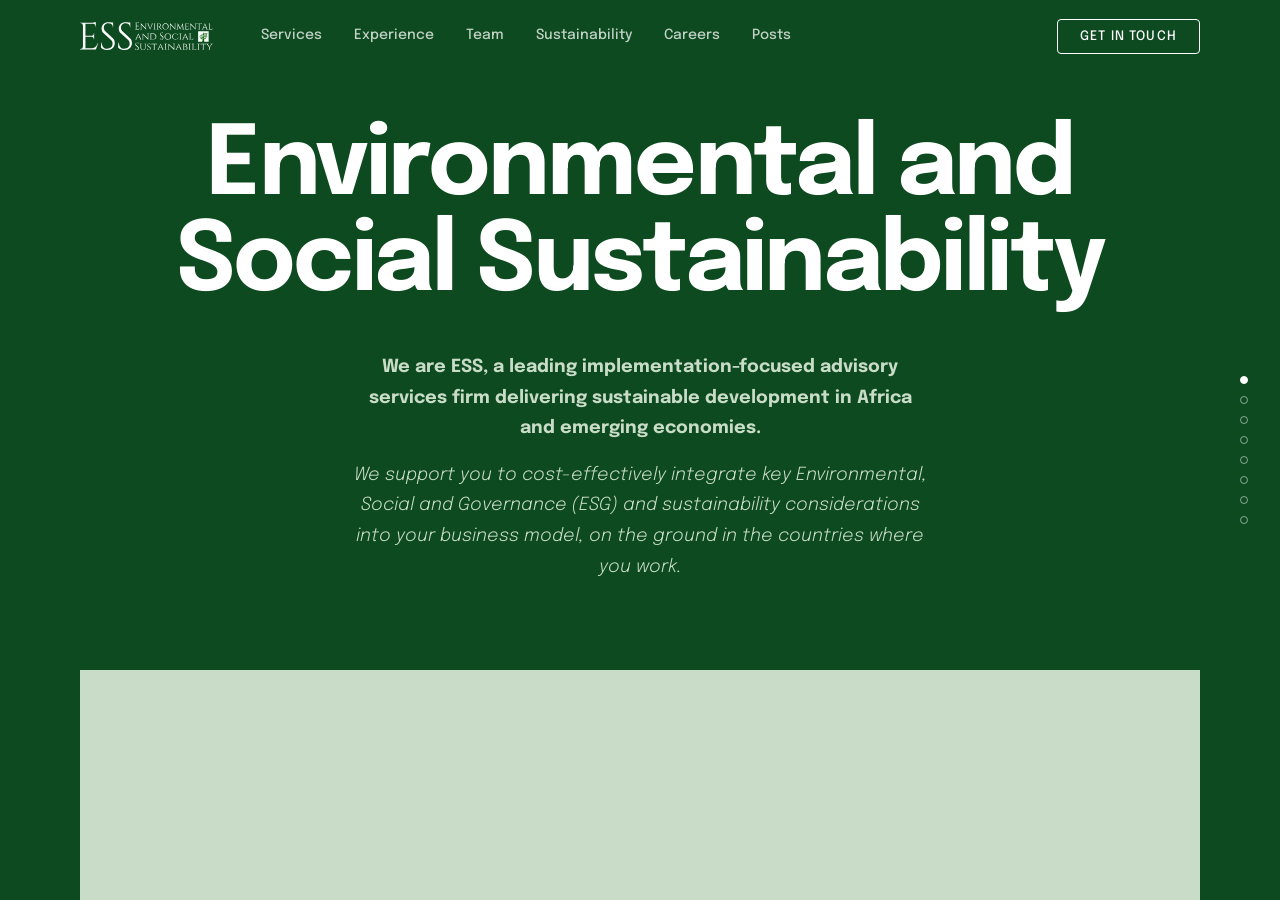
==== commit 1f5e5ed8: "feat: testimonial carousel on homepage slide 5 Co-Authored-By: Claude Sonnet 4.6 <noreply@anthropic." ====
--- a/index.html
+++ b/index.html
@@ -204,81 +204,109 @@
         <div class="client-reviews__header reveal">
           <h2 class="text-h2" style="color:var(--color-dark)">Why Our Clients Choose Us</h2>
         </div>
-        <div class="client-reviews-grid reveal">
-
-          <div class="review-card">
-            <div class="review-card__project">
-              <div class="review-card__project-overlay"></div>
-              <div class="review-card__project-meta">
-                <p class="review-card__project-name">Ghoubet 60MW Wind Farm</p>
-                <span class="review-card__location">
-                  <svg class="review-card__location-icon" viewBox="0 0 24 24" fill="none" stroke-width="2" stroke-linecap="round" stroke-linejoin="round"><path d="M12 2C8.13 2 5 5.13 5 9c0 5.25 7 13 7 13s7-7.75 7-13c0-3.87-3.13-7-7-7zm0 9.5c-1.38 0-2.5-1.12-2.5-2.5s1.12-2.5 2.5-2.5 2.5 1.12 2.5 2.5-1.12 2.5-2.5 2.5z"/></svg>
-                  Djibouti
-                </span>
-              </div>
-            </div>
-            <div class="review-card__quote">
-              <div class="review-card__logo-ph"></div>
-              <p class="review-card__text">"For over 4 years, ESS has provided HSEC Outsourcing for the project. We have several investors with very strict ESG requirements, and have been pleased with the experienced and multi-lingual HSEC team members provided by ESS. We would not hesitate to recommend their services."</p>
-              <p class="review-card__attribution">François Maze, CEO</p>
-            </div>
-          </div>
-
-          <div class="review-card">
-            <div class="review-card__project">
-              <div class="review-card__project-overlay"></div>
-              <div class="review-card__project-meta">
-                <p class="review-card__project-name">Banio Potash Project</p>
-                <span class="review-card__location">
-                  <svg class="review-card__location-icon" viewBox="0 0 24 24" fill="none" stroke-width="2" stroke-linecap="round" stroke-linejoin="round"><path d="M12 2C8.13 2 5 5.13 5 9c0 5.25 7 13 7 13s7-7.75 7-13c0-3.87-3.13-7-7-7zm0 9.5c-1.38 0-2.5-1.12-2.5-2.5s1.12-2.5 2.5-2.5 2.5 1.12 2.5 2.5-1.12 2.5-2.5 2.5z"/></svg>
-                  Gabon
-                </span>
-              </div>
-            </div>
-            <div class="review-card__quote">
-              <div class="review-card__logo-ph"></div>
-              <p class="review-card__text">"ESS has helped us since early exploration to navigate community engagement and the ESIA process, while also managing health and safety in a remote area. We also like their commitment to using African team members. They are an integral part of our team."</p>
-              <p class="review-card__attribution">Jason Wilkinson, CEO</p>
-            </div>
-          </div>
-
-          <div class="review-card">
-            <div class="review-card__project">
-              <div class="review-card__project-overlay"></div>
-              <div class="review-card__project-meta">
-                <p class="review-card__project-name">Manufacturing Africa</p>
-                <span class="review-card__location">
-                  <svg class="review-card__location-icon" viewBox="0 0 24 24" fill="none" stroke-width="2" stroke-linecap="round" stroke-linejoin="round"><path d="M12 2C8.13 2 5 5.13 5 9c0 5.25 7 13 7 13s7-7.75 7-13c0-3.87-3.13-7-7-7zm0 9.5c-1.38 0-2.5-1.12-2.5-2.5s1.12-2.5 2.5-2.5 2.5 1.12 2.5 2.5-1.12 2.5-2.5 2.5z"/></svg>
-                  7 Countries
-                </span>
-              </div>
-            </div>
-            <div class="review-card__quote">
-              <div class="review-card__logo-ph"></div>
-              <p class="review-card__text">"ESS has provided the Climate &amp; Environment Team for the Programme since 2021. Since then, ESS has demonstrated flexibility, leadership and creativity in developing targeted support for beneficiaries. Their involvement is a crucial component of our success."</p>
-              <p class="review-card__attribution">Thomas Pascoe, Team Leader</p>
-            </div>
-          </div>
-
-          <div class="review-card">
-            <div class="review-card__project">
-              <div class="review-card__project-overlay"></div>
-              <div class="review-card__project-meta">
-                <p class="review-card__project-name">Climate Fund Managers</p>
-                <span class="review-card__location">
-                  <svg class="review-card__location-icon" viewBox="0 0 24 24" fill="none" stroke-width="2" stroke-linecap="round" stroke-linejoin="round"><path d="M12 2C8.13 2 5 5.13 5 9c0 5.25 7 13 7 13s7-7.75 7-13c0-3.87-3.13-7-7-7zm0 9.5c-1.38 0-2.5-1.12-2.5-2.5s1.12-2.5 2.5-2.5 2.5 1.12 2.5 2.5-1.12 2.5-2.5 2.5z"/></svg>
-                  Across Africa
-                </span>
-              </div>
-            </div>
-            <div class="review-card__quote">
-              <div class="review-card__logo-ph"></div>
-              <p class="review-card__text">"ESS has provided us with a number of valuable services spanning due diligence auditing, management systems as well as site-based HSEC support. They have helped us fill resource gaps by having a readily-available network of staff to support our project companies."</p>
-              <p class="review-card__attribution">Claire Cummins, Head of ESG</p>
-            </div>
-          </div>
-
-        </div>
+        <div class="testimonial-carousel">
+
+          <div class="testimonial-track">
+
+            <div class="testimonial-slide">
+              <div class="testimonial-left">
+                <div class="t-image-placeholder"></div>
+                <div class="t-project-label">
+                  <span class="t-project-name">Ghoubet 60MW Wind Farm</span>
+                  <span class="t-location">📍 Djibouti</span>
+                </div>
+              </div>
+              <div class="testimonial-right">
+                <div class="t-client-logo-placeholder"></div>
+                <blockquote class="t-quote">
+                  "For over 4 years, ESS has provided HSEC Outsourcing for
+                  the project. We have several investors with very strict ESG
+                  requirements, and have been pleased with the experienced and
+                  multi-lingual HSEC team members provided by ESS. We would
+                  not hesitate to recommend their services."
+                </blockquote>
+                <cite class="t-attribution">François Maze, CEO</cite>
+              </div>
+            </div>
+
+            <div class="testimonial-slide">
+              <div class="testimonial-left">
+                <div class="t-image-placeholder"></div>
+                <div class="t-project-label">
+                  <span class="t-project-name">Banio Potash Project</span>
+                  <span class="t-location">📍 Gabon</span>
+                </div>
+              </div>
+              <div class="testimonial-right">
+                <div class="t-client-logo-placeholder"></div>
+                <blockquote class="t-quote">
+                  "ESS has helped us since early exploration to navigate
+                  community engagement and the ESIA process, while also
+                  managing health and safety in a remote area. We also like
+                  their commitment to using African team members. They are
+                  an integral part of our team."
+                </blockquote>
+                <cite class="t-attribution">Jason Wilkinson, CEO</cite>
+              </div>
+            </div>
+
+            <div class="testimonial-slide">
+              <div class="testimonial-left">
+                <div class="t-image-placeholder"></div>
+                <div class="t-project-label">
+                  <span class="t-project-name">Manufacturing Africa</span>
+                  <span class="t-location">📍 7 Countries</span>
+                </div>
+              </div>
+              <div class="testimonial-right">
+                <div class="t-client-logo-placeholder"></div>
+                <blockquote class="t-quote">
+                  "ESS has provided the Climate &amp; Environment Team for the
+                  Programme since 2021. Since then, ESS has demonstrated
+                  flexibility, leadership and creativity in developing
+                  targeted support for beneficiaries. Their involvement is
+                  a crucial component of our success."
+                </blockquote>
+                <cite class="t-attribution">Thomas Pascoe, Team Leader</cite>
+              </div>
+            </div>
+
+            <div class="testimonial-slide">
+              <div class="testimonial-left">
+                <div class="t-image-placeholder"></div>
+                <div class="t-project-label">
+                  <span class="t-project-name">Climate Fund Managers</span>
+                  <span class="t-location">📍 Across Africa</span>
+                </div>
+              </div>
+              <div class="testimonial-right">
+                <div class="t-client-logo-placeholder"></div>
+                <blockquote class="t-quote">
+                  "ESS has provided us with a number of valuable services
+                  spanning due diligence auditing, management systems as
+                  well as site-based HSEC support. They have helped us fill
+                  resource gaps by having a readily-available network of
+                  staff to support our project companies."
+                </blockquote>
+                <cite class="t-attribution">Claire Cummins, Head of ESG</cite>
+              </div>
+            </div>
+
+          </div><!-- end track -->
+
+          <!-- Controls -->
+          <div class="testimonial-controls">
+            <button class="t-prev" aria-label="Previous">←</button>
+            <div class="t-dots">
+              <button class="t-dot active" data-index="0"></button>
+              <button class="t-dot" data-index="1"></button>
+              <button class="t-dot" data-index="2"></button>
+              <button class="t-dot" data-index="3"></button>
+            </div>
+            <button class="t-next" aria-label="Next">→</button>
+          </div>
+
+        </div><!-- end carousel -->
       </div>
     </section>
 
--- a/assets/css/main.css
+++ b/assets/css/main.css
@@ -1704,3 +1704,147 @@
 @media (max-width: 768px) {
   .dot-nav { display: none; }
 }
+
+/* ─── TESTIMONIAL CAROUSEL ────────────────────────────────── */
+.testimonial-carousel {
+  width: 100%;
+  height: 100%;
+  overflow: hidden;
+  position: relative;
+  display: flex;
+  flex-direction: column;
+  flex: 1;
+}
+
+.testimonial-track {
+  display: flex;
+  height: 100%;
+  transition: transform 300ms ease;
+}
+
+.testimonial-slide {
+  min-width: 100%;
+  height: 100%;
+  display: flex;
+  flex-direction: row;
+}
+
+.testimonial-left {
+  width: 40%;
+  position: relative;
+  overflow: hidden;
+}
+
+.t-image-placeholder {
+  width: 100%;
+  height: 100%;
+  background: var(--color-light);
+}
+
+.t-project-label {
+  position: absolute;
+  bottom: 24px;
+  left: 24px;
+  color: white;
+}
+
+.t-project-name {
+  display: block;
+  font-size: 18px;
+  font-weight: 600;
+}
+
+.t-location {
+  display: block;
+  font-size: 13px;
+  font-weight: 400;
+  opacity: 0.8;
+  margin-top: 4px;
+}
+
+.testimonial-right {
+  width: 60%;
+  display: flex;
+  flex-direction: column;
+  justify-content: center;
+  padding: 48px 64px;
+  background: var(--color-bg);
+}
+
+.t-client-logo-placeholder {
+  width: 120px;
+  height: 40px;
+  background: var(--color-light);
+  margin-bottom: 32px;
+}
+
+.t-quote {
+  font-size: 17px;
+  font-weight: 300;
+  line-height: 1.8;
+  color: var(--color-dark);
+  font-style: italic;
+  margin: 0 0 24px 0;
+  border: none;
+  padding: 0;
+}
+
+.t-attribution {
+  font-size: 14px;
+  font-weight: 600;
+  color: var(--color-mid);
+  font-style: normal;
+}
+
+.testimonial-controls {
+  position: absolute;
+  bottom: 32px;
+  right: 64px;
+  display: flex;
+  align-items: center;
+  gap: 16px;
+}
+
+.t-prev, .t-next {
+  background: none;
+  border: 1.5px solid var(--color-mid);
+  color: var(--color-dark);
+  width: 36px;
+  height: 36px;
+  border-radius: 50%;
+  cursor: pointer;
+  font-size: 16px;
+  display: flex;
+  align-items: center;
+  justify-content: center;
+  transition: border-color 150ms ease, color 150ms ease;
+}
+
+.t-prev:hover, .t-next:hover {
+  border-color: var(--color-dark);
+}
+
+.t-dots {
+  display: flex;
+  gap: 8px;
+}
+
+.t-dot {
+  width: 6px;
+  height: 6px;
+  border-radius: 50%;
+  border: 1.5px solid var(--color-mid);
+  background: transparent;
+  cursor: pointer;
+  padding: 0;
+  transition: background 150ms ease;
+}
+
+.t-dot.active {
+  background: var(--color-accent);
+  border-color: var(--color-accent);
+}
+
+/* Clients slide — height chain so carousel fills the section */
+#slide-clients { justify-content: flex-start; }
+#slide-clients .client-reviews__inner { flex: 1; display: flex; flex-direction: column; }
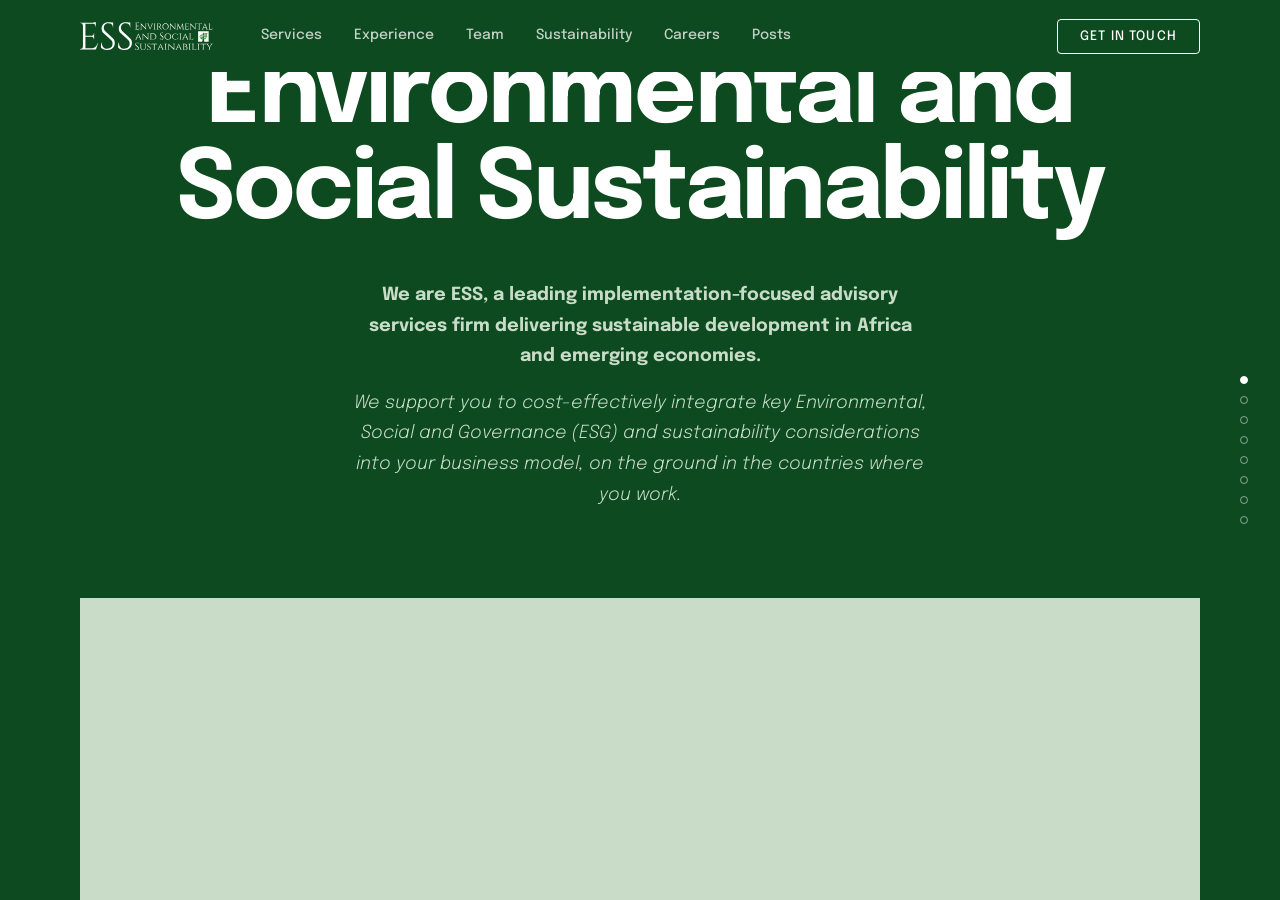
==== commit 4d9b3f53: "fix: slide height calculation, contained spacing, and cross-viewport testing - Add --nav-h CSS varia" ====
--- a/index.html
+++ b/index.html
@@ -73,6 +73,7 @@
 
     <!-- CORE VALUES -->
     <section class="snap-section core-values" id="slide-values">
+      <div class="slide-inner">
       <div class="core-values__inner">
         <div class="core-values__header reveal">
           <h2 class="text-h2" style="color:var(--color-dark)">Our Core Values</h2>
@@ -108,10 +109,12 @@
           </div>
         </div>
       </div>
+      </div><!-- /.slide-inner -->
     </section>
 
     <!-- KEY SERVICES -->
     <section class="snap-section key-services" id="slide-services">
+      <div class="slide-inner">
       <div class="key-services__inner">
         <div class="key-services__header reveal">
           <h2 class="text-h2" style="color:var(--color-dark)">Key Services</h2>
@@ -155,10 +158,12 @@
           </a>
         </div>
       </div>
+      </div><!-- /.slide-inner -->
     </section>
 
     <!-- UNDERSTANDING HSEC, ESG & SUSTAINABILITY -->
     <section class="snap-section understanding-section" id="slide-definitions">
+      <div class="slide-inner">
       <div class="understanding-section__inner">
         <div class="understanding-section__header reveal">
           <h2 class="text-h2" style="color:var(--color-dark)">Understanding HSEC, ESG &amp; Sustainability</h2>
@@ -196,10 +201,12 @@
           </div>
         </div>
       </div>
+      </div><!-- /.slide-inner -->
     </section>
 
     <!-- WHY OUR CLIENTS CHOOSE US -->
     <section class="snap-section client-reviews" id="slide-clients">
+      <div class="slide-inner">
       <div class="client-reviews__inner">
         <div class="client-reviews__header reveal">
           <h2 class="text-h2" style="color:var(--color-dark)">Why Our Clients Choose Us</h2>
@@ -308,10 +315,12 @@
 
         </div><!-- end carousel -->
       </div>
+      </div><!-- /.slide-inner -->
     </section>
 
     <!-- SATISFIED CLIENTS -->
     <section class="snap-section logo-carousel-section" id="slide-logos">
+      <div class="slide-inner">
       <div class="logo-carousel-section__inner">
         <div class="logo-carousel-section__header reveal">
           <h2 class="text-h2" style="color:var(--color-dark)">Satisfied Clients</h2>
@@ -347,10 +356,12 @@
           <div class="logo-item"></div><div class="logo-item"></div>
         </div>
       </div>
+      </div><!-- /.slide-inner -->
     </section>
 
     <!-- CONTACT US -->
     <section class="snap-section contact-summary" id="slide-contact">
+      <div class="slide-inner">
       <div class="contact-summary__inner">
         <div class="contact-summary__header reveal">
           <h2 class="text-h2" style="color:var(--color-dark)">Contact Us</h2>
@@ -407,10 +418,12 @@
 
         </div>
       </div>
+      </div><!-- /.slide-inner -->
     </section>
 
     <!-- FOOTER -->
     <section class="snap-section snap-section--footer" id="slide-footer">
+      <div class="slide-inner">
       <footer class="footer">
         <div class="footer__inner">
           <div class="footer__top">
@@ -437,6 +450,7 @@
           </div>
         </div>
       </footer>
+      </div><!-- /.slide-inner -->
     </section>
 
   </div><!-- /.snap-container -->
--- a/assets/css/main.css
+++ b/assets/css/main.css
@@ -1160,6 +1160,24 @@
   .hero__headline { font-size: 40px; }
   .sdg-grid { grid-template-columns: 1fr; }
   .esg-stats { grid-template-columns: 1fr; }
+  /* Keep 2-col in snap context so 4 cards don't stack to 1-col and overflow */
+  .snap-container .card-grid-4 { grid-template-columns: 1fr 1fr; }
+  .snap-container .service-tile-grid { grid-template-columns: 1fr 1fr; }
+  /* Clamp card text to 3 lines on small mobile to contain height */
+  .snap-container .cv-card__text {
+    display: -webkit-box;
+    -webkit-line-clamp: 3;
+    -webkit-box-orient: vertical;
+    overflow: hidden;
+    font-size: 13px;
+  }
+  .snap-container .service-tile__desc { font-size: 13px; }
+  .snap-container .understanding-card__body {
+    display: -webkit-box;
+    -webkit-line-clamp: 4;
+    -webkit-box-orient: vertical;
+    overflow: hidden;
+  }
 }
 
 /* Homepage additions */
@@ -1570,6 +1588,7 @@
 
 .snap-section {
   height: 100vh;
+  min-height: 100vh;
   scroll-snap-align: start;
   scroll-snap-stop: always;
   overflow: hidden;
@@ -1577,6 +1596,19 @@
   display: flex;
   flex-direction: column;
   justify-content: center;
+  padding-top: var(--nav-h);
+  box-sizing: border-box;
+}
+
+.slide-inner {
+  width: 100%;
+  height: 100%;
+  display: flex;
+  flex-direction: column;
+  justify-content: center;
+  max-height: calc(100vh - var(--nav-h));
+  overflow: hidden;
+  padding: clamp(8px, 2vh, 24px) 0;
   box-sizing: border-box;
 }
 
@@ -1592,33 +1624,40 @@
   padding-bottom: 0;
 }
 
-/* Hero: full bleed — content starts below nav, image fills remaining space */
+/* Hero: full bleed — keep justify-content: flex-start, no slide-inner */
 #slide-hero {
-  padding-top: 72px;
   justify-content: flex-start;
 }
 #slide-hero .hero__inner { flex-shrink: 0; padding-top: 48px; }
 #slide-hero .hero__img   { flex: 1; height: auto; min-height: 100px; margin-top: 40px; }
 
-/* Non-hero sections: push content below fixed nav + per-slide breathing room */
-#slide-values      { padding-top: 72px; padding-bottom: 40px; }
-#slide-services    { padding-top: 72px; padding-bottom: 40px; }
-#slide-definitions { padding-top: 72px; padding-bottom: 40px; }
-#slide-clients     { padding-top: 72px; padding-bottom: 32px; }
-#slide-logos       { padding-top: 60px; padding-bottom: 60px; }
-#slide-contact     { padding-top: 72px; padding-bottom: 40px; }
-#slide-footer      { padding-top: 72px; padding-bottom: 40px; }
-
-/* Section heading margin reductions */
+/* Clients slide: align top so heading + carousel stack naturally */
+#slide-clients { justify-content: flex-start; }
+#slide-clients .slide-inner { justify-content: flex-start; }
+#slide-clients .client-reviews__inner { flex: 1; display: flex; flex-direction: column; }
+
+/* Footer: no top padding needed — dark nav bg blends with dark footer bg */
+.snap-section--footer { padding-top: 0; }
+.snap-section--footer .slide-inner {
+  justify-content: space-between;
+  max-height: 100vh;
+}
+
+/* Section heading margin reductions — clamp for fluid scaling */
 #slide-values .core-values__header,
 #slide-services .key-services__header,
 #slide-definitions .understanding-section__header,
-#slide-contact .contact-summary__header { margin-bottom: 24px; }
-#slide-clients .client-reviews__header  { margin-bottom: 20px; }
-
-/* Values */
-#slide-values .cv-card__img  { aspect-ratio: 3/2; }
+#slide-contact .contact-summary__header { margin-bottom: clamp(16px, 3vh, 32px); }
+#slide-clients .client-reviews__header  { margin-bottom: clamp(12px, 2vh, 24px); }
+
+/* Values — cap image heights so cards don't overflow slide-inner */
+#slide-values .cv-card__img  { aspect-ratio: unset; height: clamp(50px, 7vh, 100px); }
 #slide-values .cv-card__text { font-size: 14px; }
+#slide-values .cv-card__body { padding: 14px; }
+
+/* Definitions — cap image heights */
+#slide-definitions .understanding-card__img-wrap { aspect-ratio: unset; height: clamp(50px, 7vh, 100px); }
+#slide-definitions .understanding-card__body { padding: 14px; font-size: 14px; }
 
 /* Clients — dense slide */
 #slide-clients .review-card__text        { font-size: 14px; }
@@ -1628,14 +1667,15 @@
 /* Logos — vertically centred */
 #slide-logos .logo-carousel-section__header { margin-bottom: 32px; }
 
-/* Contact — shorter image area */
-#slide-contact .contact-info-card__img-wrap { aspect-ratio: unset; height: 140px; }
+/* Contact — shorter image area; hide map to fit in snap */
+#slide-contact .contact-info-card__img-wrap { aspect-ratio: unset; height: clamp(50px, 8vh, 90px); }
+#slide-contact .contact-info-card__body { padding: 14px 16px; }
+#slide-contact .contact-info-card__map { display: none; }
 
 /* Footer snap section */
 .snap-section--footer {
   background: var(--color-alt-2);
   justify-content: center;
-  padding-top: 0;
 }
 .snap-section--footer .footer {
   padding-top: 40px;
@@ -1703,6 +1743,45 @@
 
 @media (max-width: 768px) {
   .dot-nav { display: none; }
+  .testimonial-slide {
+    flex-direction: column;
+  }
+  .testimonial-left {
+    width: 100%;
+    height: 40%;
+  }
+  .testimonial-right {
+    width: 100%;
+    height: 60%;
+    padding: 24px;
+  }
+  .t-quote {
+    font-size: 15px;
+  }
+}
+
+@media (max-height: 700px) {
+  .slide-inner {
+    padding: 10px 0;
+  }
+  .snap-section .text-h2,
+  .snap-section h2.text-h2 {
+    font-size: clamp(22px, 4vh, 32px);
+    margin-bottom: 8px;
+  }
+  /* Service tiles: clear min-height so max-height can actually shrink them */
+  .snap-container .service-tile { min-height: 0; max-height: 30vh; }
+  /* Contact: shrink images and body at short viewports */
+  #slide-contact .contact-info-card__img-wrap { height: 40px; }
+  #slide-contact .contact-info-card__body { padding: 8px 12px; font-size: 13px; }
+  #slide-contact .contact-info-card__office,
+  #slide-contact .contact-info-card__line,
+  #slide-contact .contact-info-card__sub { font-size: 12px; }
+}
+
+@media (max-width: 480px) and (max-height: 700px) {
+  /* Definitions: tighten body clamp on small+short viewports */
+  .snap-container .understanding-card__body { -webkit-line-clamp: 3; }
 }
 
 /* ─── TESTIMONIAL CAROUSEL ────────────────────────────────── */
@@ -1845,6 +1924,4 @@
   border-color: var(--color-accent);
 }
 
-/* Clients slide — height chain so carousel fills the section */
-#slide-clients { justify-content: flex-start; }
-#slide-clients .client-reviews__inner { flex: 1; display: flex; flex-direction: column; }
+/* Clients slide — height chain so carousel fills the section (kept for specificity) */
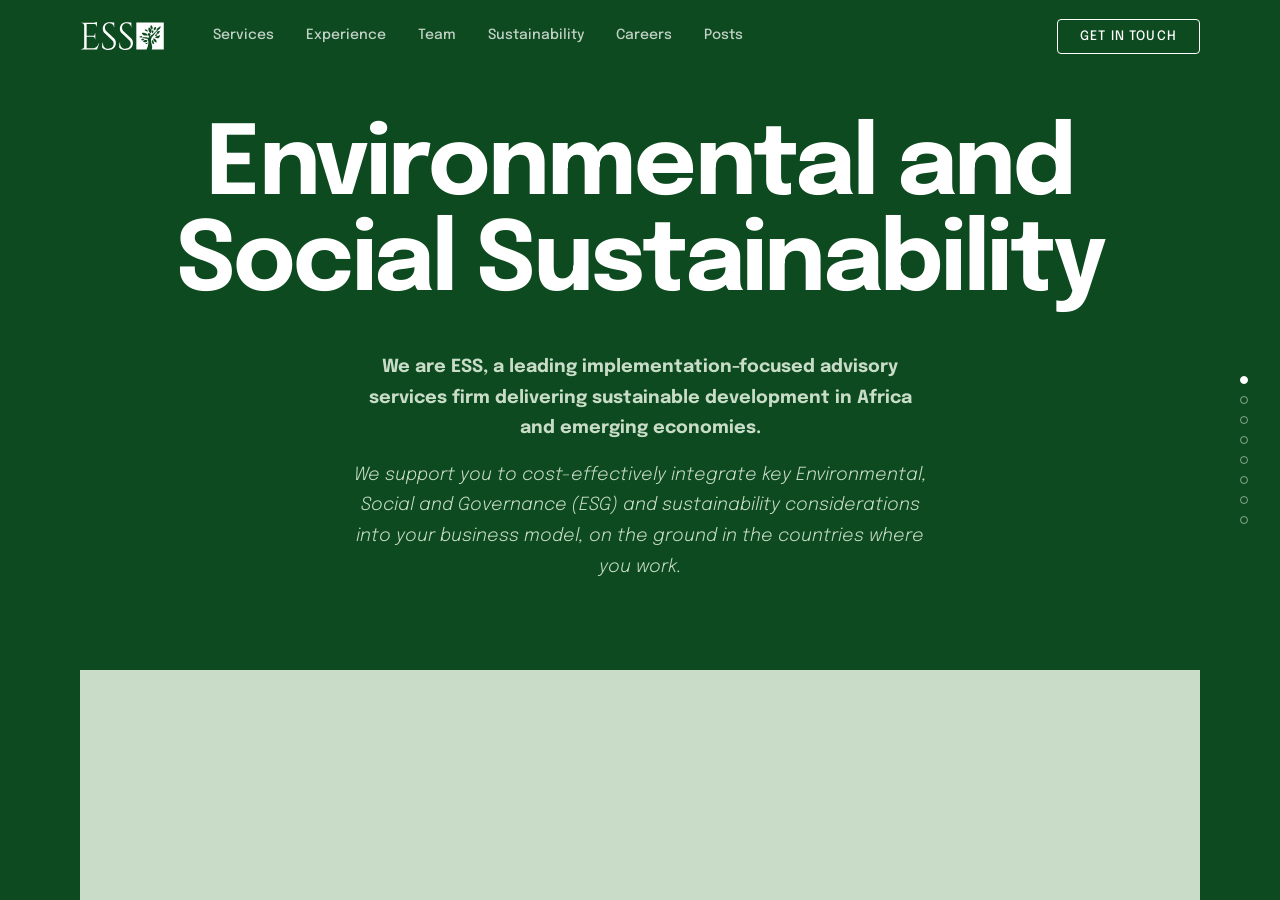
==== commit bb717409: "revert: undo slide-inner changes, restore pre-4d9b3f5 layout Restores assets/css/main.css and index." ====
--- a/index.html
+++ b/index.html
@@ -73,7 +73,6 @@
 
     <!-- CORE VALUES -->
     <section class="snap-section core-values" id="slide-values">
-      <div class="slide-inner">
       <div class="core-values__inner">
         <div class="core-values__header reveal">
           <h2 class="text-h2" style="color:var(--color-dark)">Our Core Values</h2>
@@ -109,12 +108,10 @@
           </div>
         </div>
       </div>
-      </div><!-- /.slide-inner -->
     </section>
 
     <!-- KEY SERVICES -->
     <section class="snap-section key-services" id="slide-services">
-      <div class="slide-inner">
       <div class="key-services__inner">
         <div class="key-services__header reveal">
           <h2 class="text-h2" style="color:var(--color-dark)">Key Services</h2>
@@ -158,12 +155,10 @@
           </a>
         </div>
       </div>
-      </div><!-- /.slide-inner -->
     </section>
 
     <!-- UNDERSTANDING HSEC, ESG & SUSTAINABILITY -->
     <section class="snap-section understanding-section" id="slide-definitions">
-      <div class="slide-inner">
       <div class="understanding-section__inner">
         <div class="understanding-section__header reveal">
           <h2 class="text-h2" style="color:var(--color-dark)">Understanding HSEC, ESG &amp; Sustainability</h2>
@@ -201,12 +196,10 @@
           </div>
         </div>
       </div>
-      </div><!-- /.slide-inner -->
     </section>
 
     <!-- WHY OUR CLIENTS CHOOSE US -->
     <section class="snap-section client-reviews" id="slide-clients">
-      <div class="slide-inner">
       <div class="client-reviews__inner">
         <div class="client-reviews__header reveal">
           <h2 class="text-h2" style="color:var(--color-dark)">Why Our Clients Choose Us</h2>
@@ -315,12 +308,10 @@
 
         </div><!-- end carousel -->
       </div>
-      </div><!-- /.slide-inner -->
     </section>
 
     <!-- SATISFIED CLIENTS -->
     <section class="snap-section logo-carousel-section" id="slide-logos">
-      <div class="slide-inner">
       <div class="logo-carousel-section__inner">
         <div class="logo-carousel-section__header reveal">
           <h2 class="text-h2" style="color:var(--color-dark)">Satisfied Clients</h2>
@@ -356,12 +347,10 @@
           <div class="logo-item"></div><div class="logo-item"></div>
         </div>
       </div>
-      </div><!-- /.slide-inner -->
     </section>
 
     <!-- CONTACT US -->
     <section class="snap-section contact-summary" id="slide-contact">
-      <div class="slide-inner">
       <div class="contact-summary__inner">
         <div class="contact-summary__header reveal">
           <h2 class="text-h2" style="color:var(--color-dark)">Contact Us</h2>
@@ -418,12 +407,10 @@
 
         </div>
       </div>
-      </div><!-- /.slide-inner -->
     </section>
 
     <!-- FOOTER -->
     <section class="snap-section snap-section--footer" id="slide-footer">
-      <div class="slide-inner">
       <footer class="footer">
         <div class="footer__inner">
           <div class="footer__top">
@@ -450,7 +437,6 @@
           </div>
         </div>
       </footer>
-      </div><!-- /.slide-inner -->
     </section>
 
   </div><!-- /.snap-container -->
--- a/assets/css/main.css
+++ b/assets/css/main.css
@@ -1160,24 +1160,6 @@
   .hero__headline { font-size: 40px; }
   .sdg-grid { grid-template-columns: 1fr; }
   .esg-stats { grid-template-columns: 1fr; }
-  /* Keep 2-col in snap context so 4 cards don't stack to 1-col and overflow */
-  .snap-container .card-grid-4 { grid-template-columns: 1fr 1fr; }
-  .snap-container .service-tile-grid { grid-template-columns: 1fr 1fr; }
-  /* Clamp card text to 3 lines on small mobile to contain height */
-  .snap-container .cv-card__text {
-    display: -webkit-box;
-    -webkit-line-clamp: 3;
-    -webkit-box-orient: vertical;
-    overflow: hidden;
-    font-size: 13px;
-  }
-  .snap-container .service-tile__desc { font-size: 13px; }
-  .snap-container .understanding-card__body {
-    display: -webkit-box;
-    -webkit-line-clamp: 4;
-    -webkit-box-orient: vertical;
-    overflow: hidden;
-  }
 }
 
 /* Homepage additions */
@@ -1588,7 +1570,6 @@
 
 .snap-section {
   height: 100vh;
-  min-height: 100vh;
   scroll-snap-align: start;
   scroll-snap-stop: always;
   overflow: hidden;
@@ -1596,19 +1577,6 @@
   display: flex;
   flex-direction: column;
   justify-content: center;
-  padding-top: var(--nav-h);
-  box-sizing: border-box;
-}
-
-.slide-inner {
-  width: 100%;
-  height: 100%;
-  display: flex;
-  flex-direction: column;
-  justify-content: center;
-  max-height: calc(100vh - var(--nav-h));
-  overflow: hidden;
-  padding: clamp(8px, 2vh, 24px) 0;
   box-sizing: border-box;
 }
 
@@ -1624,40 +1592,33 @@
   padding-bottom: 0;
 }
 
-/* Hero: full bleed — keep justify-content: flex-start, no slide-inner */
+/* Hero: full bleed — content starts below nav, image fills remaining space */
 #slide-hero {
+  padding-top: 72px;
   justify-content: flex-start;
 }
 #slide-hero .hero__inner { flex-shrink: 0; padding-top: 48px; }
 #slide-hero .hero__img   { flex: 1; height: auto; min-height: 100px; margin-top: 40px; }
 
-/* Clients slide: align top so heading + carousel stack naturally */
-#slide-clients { justify-content: flex-start; }
-#slide-clients .slide-inner { justify-content: flex-start; }
-#slide-clients .client-reviews__inner { flex: 1; display: flex; flex-direction: column; }
-
-/* Footer: no top padding needed — dark nav bg blends with dark footer bg */
-.snap-section--footer { padding-top: 0; }
-.snap-section--footer .slide-inner {
-  justify-content: space-between;
-  max-height: 100vh;
-}
-
-/* Section heading margin reductions — clamp for fluid scaling */
+/* Non-hero sections: push content below fixed nav + per-slide breathing room */
+#slide-values      { padding-top: 72px; padding-bottom: 40px; }
+#slide-services    { padding-top: 72px; padding-bottom: 40px; }
+#slide-definitions { padding-top: 72px; padding-bottom: 40px; }
+#slide-clients     { padding-top: 72px; padding-bottom: 32px; }
+#slide-logos       { padding-top: 60px; padding-bottom: 60px; }
+#slide-contact     { padding-top: 72px; padding-bottom: 40px; }
+#slide-footer      { padding-top: 72px; padding-bottom: 40px; }
+
+/* Section heading margin reductions */
 #slide-values .core-values__header,
 #slide-services .key-services__header,
 #slide-definitions .understanding-section__header,
-#slide-contact .contact-summary__header { margin-bottom: clamp(16px, 3vh, 32px); }
-#slide-clients .client-reviews__header  { margin-bottom: clamp(12px, 2vh, 24px); }
-
-/* Values — cap image heights so cards don't overflow slide-inner */
-#slide-values .cv-card__img  { aspect-ratio: unset; height: clamp(50px, 7vh, 100px); }
+#slide-contact .contact-summary__header { margin-bottom: 24px; }
+#slide-clients .client-reviews__header  { margin-bottom: 20px; }
+
+/* Values */
+#slide-values .cv-card__img  { aspect-ratio: 3/2; }
 #slide-values .cv-card__text { font-size: 14px; }
-#slide-values .cv-card__body { padding: 14px; }
-
-/* Definitions — cap image heights */
-#slide-definitions .understanding-card__img-wrap { aspect-ratio: unset; height: clamp(50px, 7vh, 100px); }
-#slide-definitions .understanding-card__body { padding: 14px; font-size: 14px; }
 
 /* Clients — dense slide */
 #slide-clients .review-card__text        { font-size: 14px; }
@@ -1667,15 +1628,14 @@
 /* Logos — vertically centred */
 #slide-logos .logo-carousel-section__header { margin-bottom: 32px; }
 
-/* Contact — shorter image area; hide map to fit in snap */
-#slide-contact .contact-info-card__img-wrap { aspect-ratio: unset; height: clamp(50px, 8vh, 90px); }
-#slide-contact .contact-info-card__body { padding: 14px 16px; }
-#slide-contact .contact-info-card__map { display: none; }
+/* Contact — shorter image area */
+#slide-contact .contact-info-card__img-wrap { aspect-ratio: unset; height: 140px; }
 
 /* Footer snap section */
 .snap-section--footer {
   background: var(--color-alt-2);
   justify-content: center;
+  padding-top: 0;
 }
 .snap-section--footer .footer {
   padding-top: 40px;
@@ -1743,45 +1703,6 @@
 
 @media (max-width: 768px) {
   .dot-nav { display: none; }
-  .testimonial-slide {
-    flex-direction: column;
-  }
-  .testimonial-left {
-    width: 100%;
-    height: 40%;
-  }
-  .testimonial-right {
-    width: 100%;
-    height: 60%;
-    padding: 24px;
-  }
-  .t-quote {
-    font-size: 15px;
-  }
-}
-
-@media (max-height: 700px) {
-  .slide-inner {
-    padding: 10px 0;
-  }
-  .snap-section .text-h2,
-  .snap-section h2.text-h2 {
-    font-size: clamp(22px, 4vh, 32px);
-    margin-bottom: 8px;
-  }
-  /* Service tiles: clear min-height so max-height can actually shrink them */
-  .snap-container .service-tile { min-height: 0; max-height: 30vh; }
-  /* Contact: shrink images and body at short viewports */
-  #slide-contact .contact-info-card__img-wrap { height: 40px; }
-  #slide-contact .contact-info-card__body { padding: 8px 12px; font-size: 13px; }
-  #slide-contact .contact-info-card__office,
-  #slide-contact .contact-info-card__line,
-  #slide-contact .contact-info-card__sub { font-size: 12px; }
-}
-
-@media (max-width: 480px) and (max-height: 700px) {
-  /* Definitions: tighten body clamp on small+short viewports */
-  .snap-container .understanding-card__body { -webkit-line-clamp: 3; }
 }
 
 /* ─── TESTIMONIAL CAROUSEL ────────────────────────────────── */
@@ -1924,4 +1845,6 @@
   border-color: var(--color-accent);
 }
 
-/* Clients slide — height chain so carousel fills the section (kept for specificity) */
+/* Clients slide — height chain so carousel fills the section */
+#slide-clients { justify-content: flex-start; }
+#slide-clients .client-reviews__inner { flex: 1; display: flex; flex-direction: column; }
